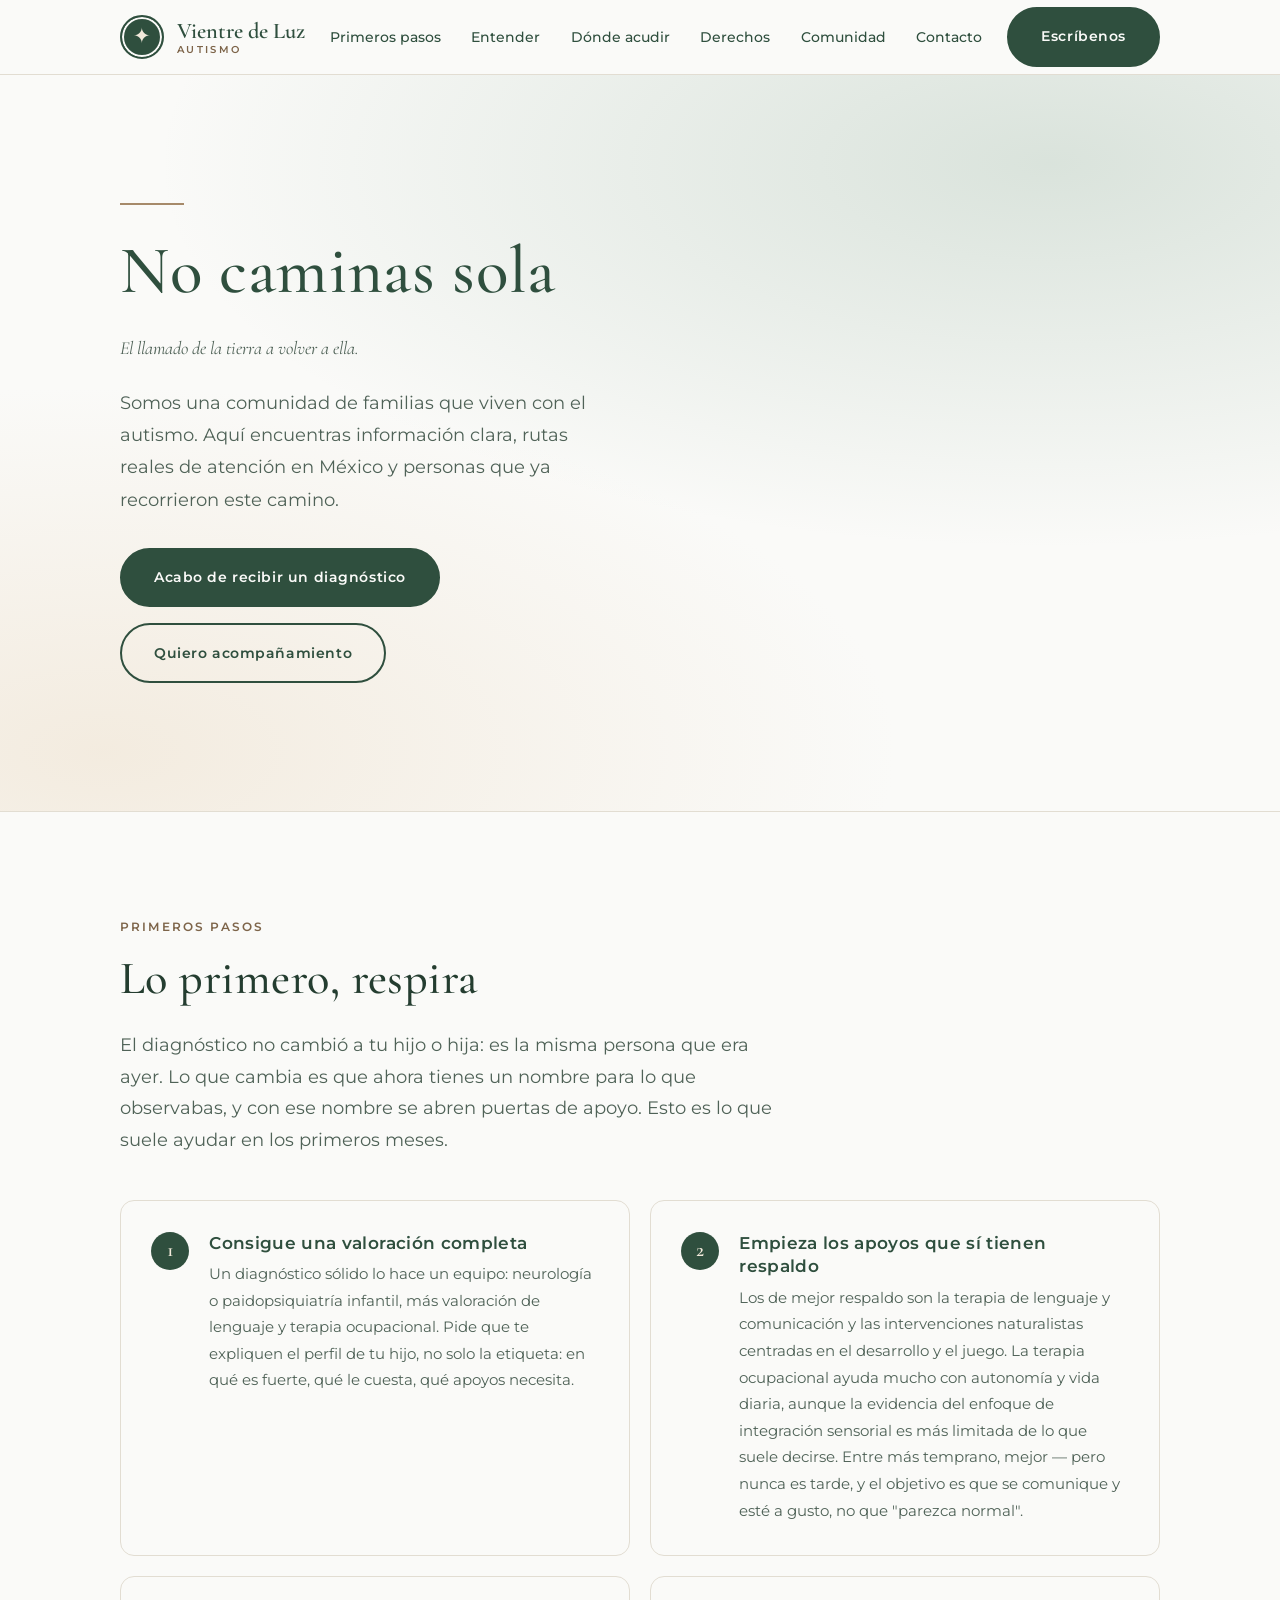
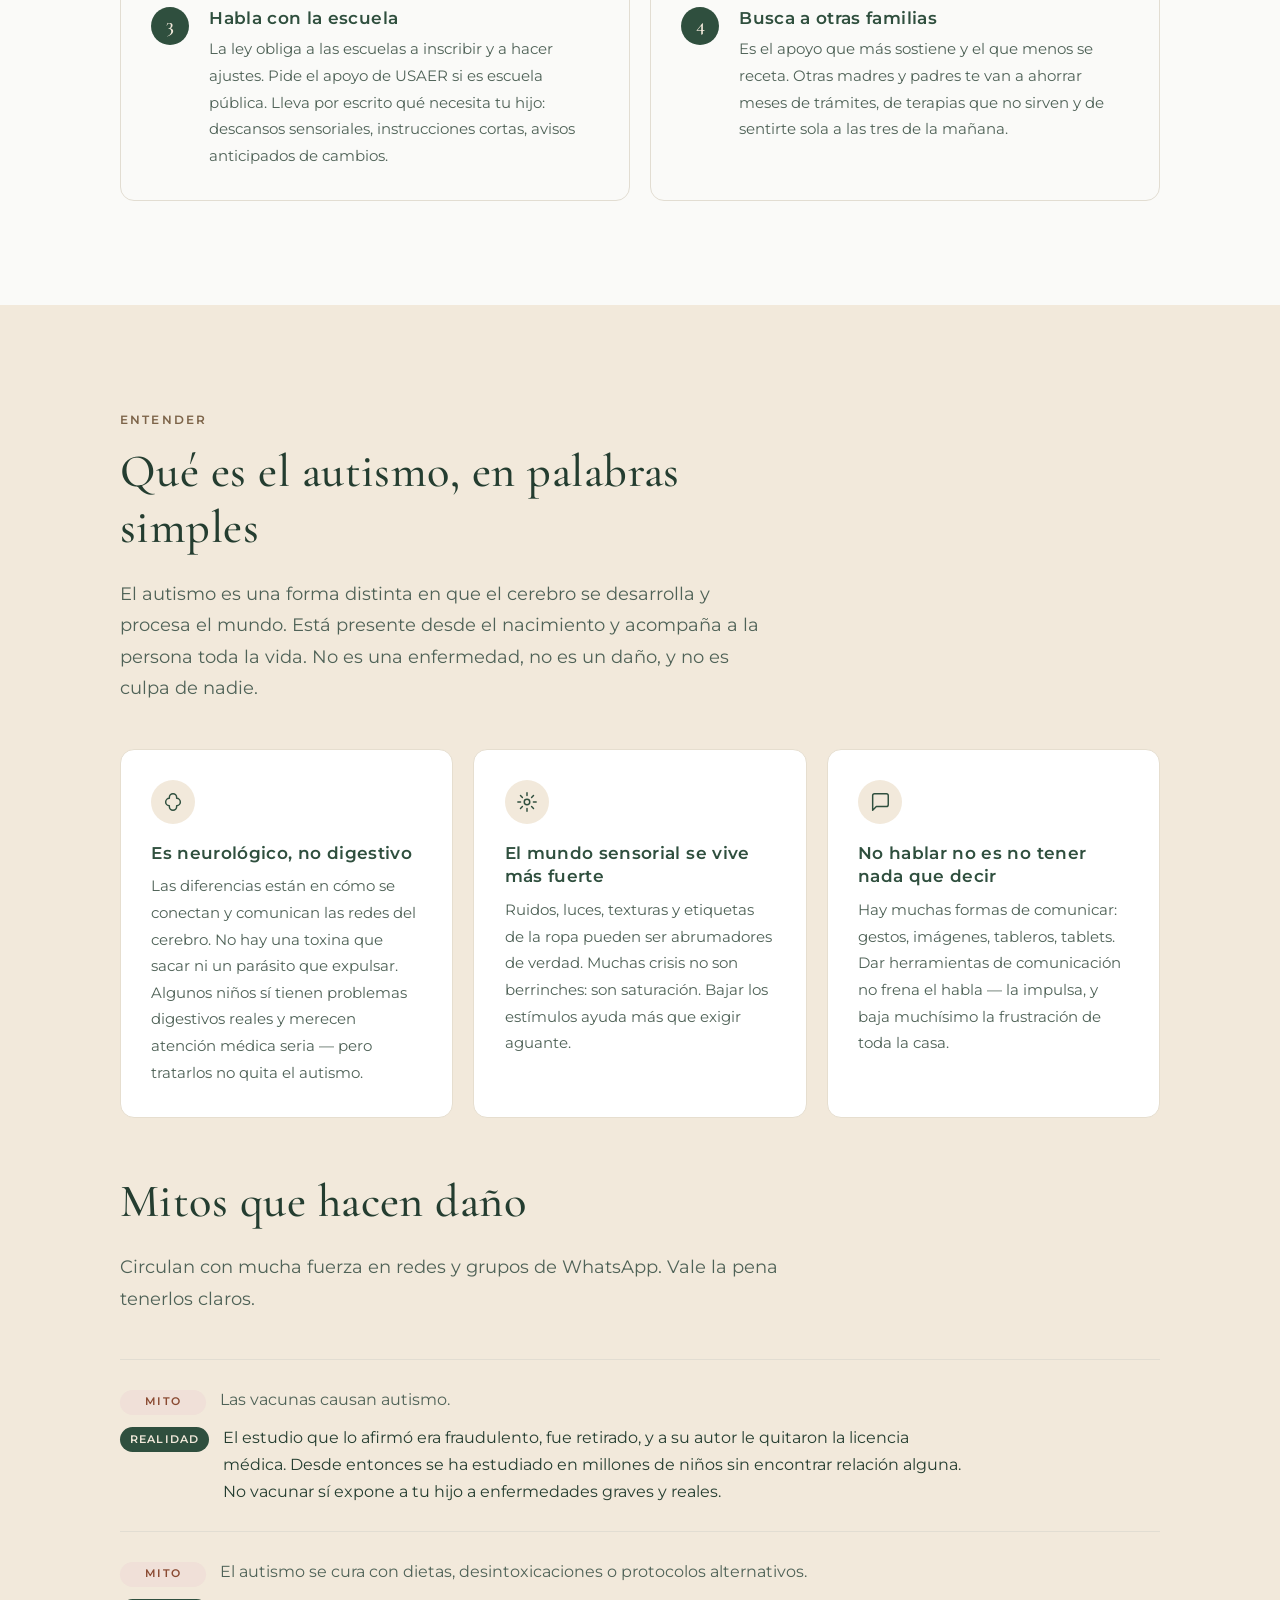
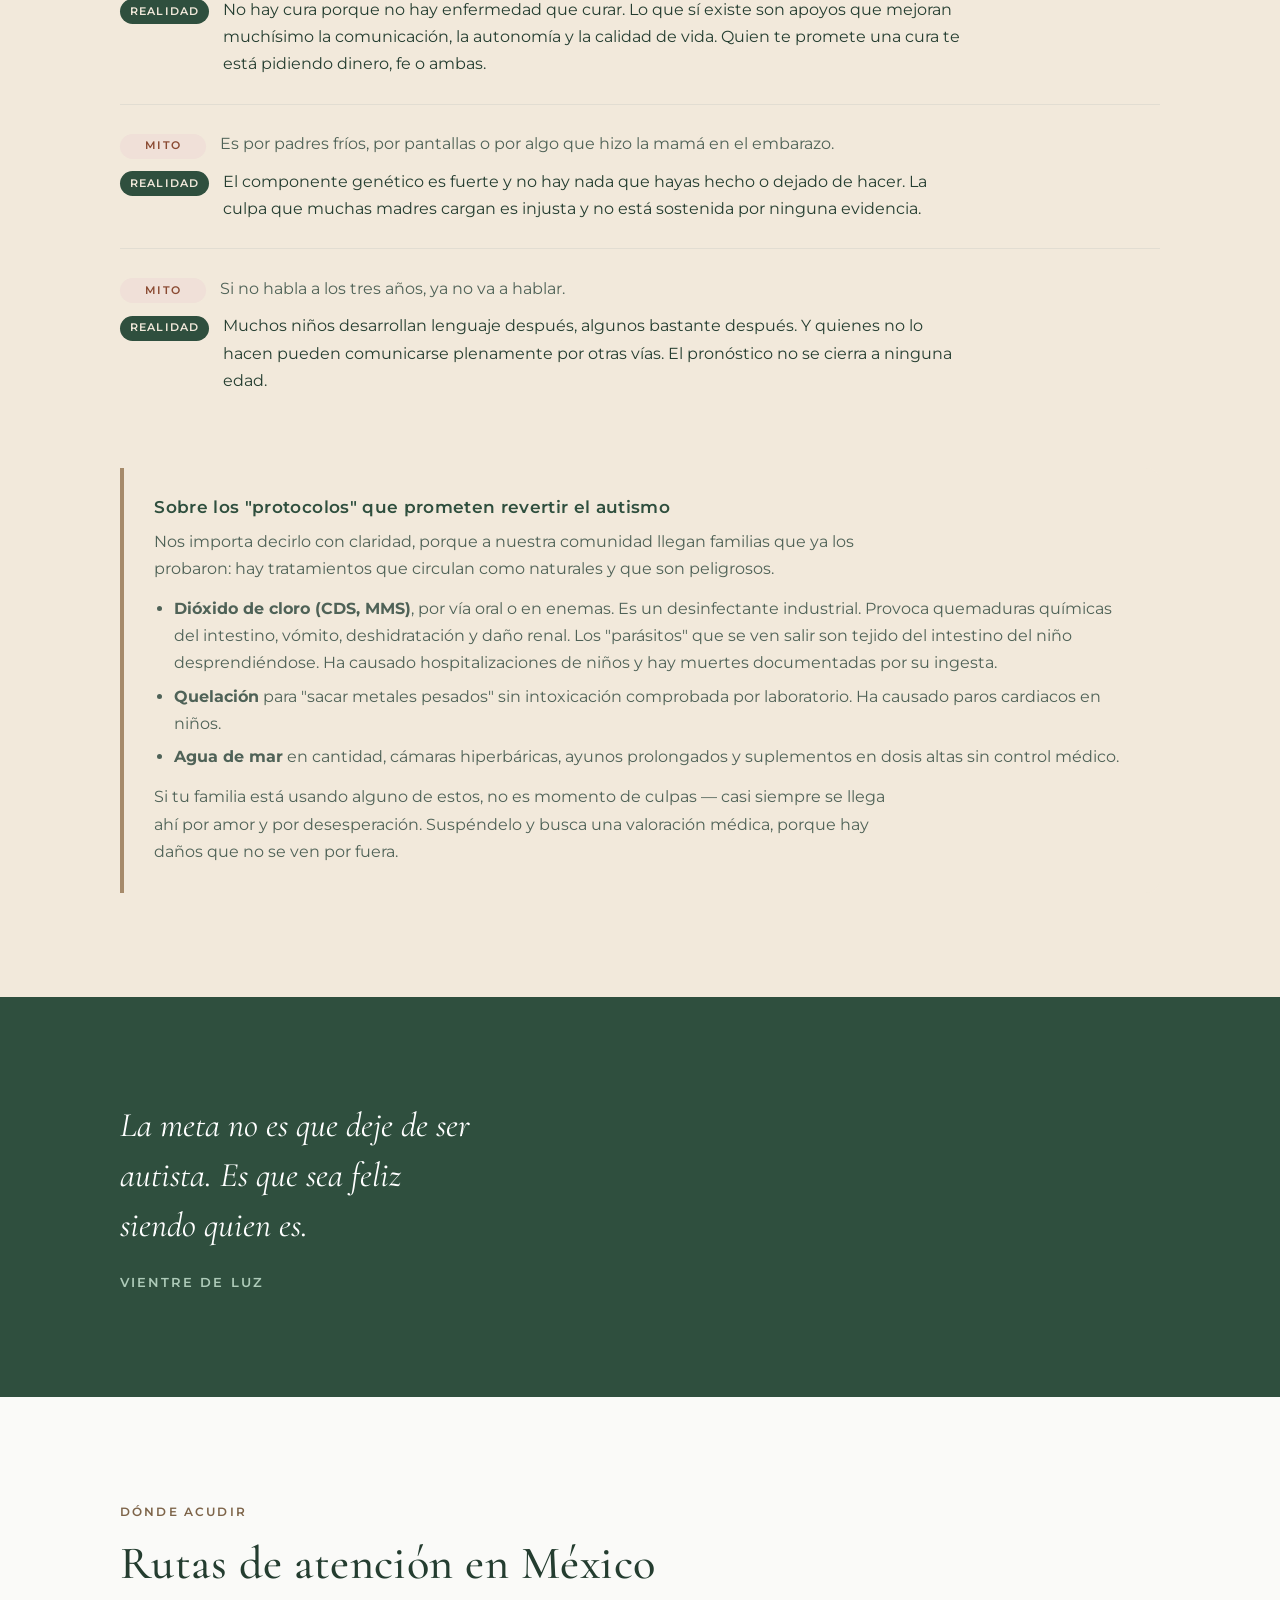
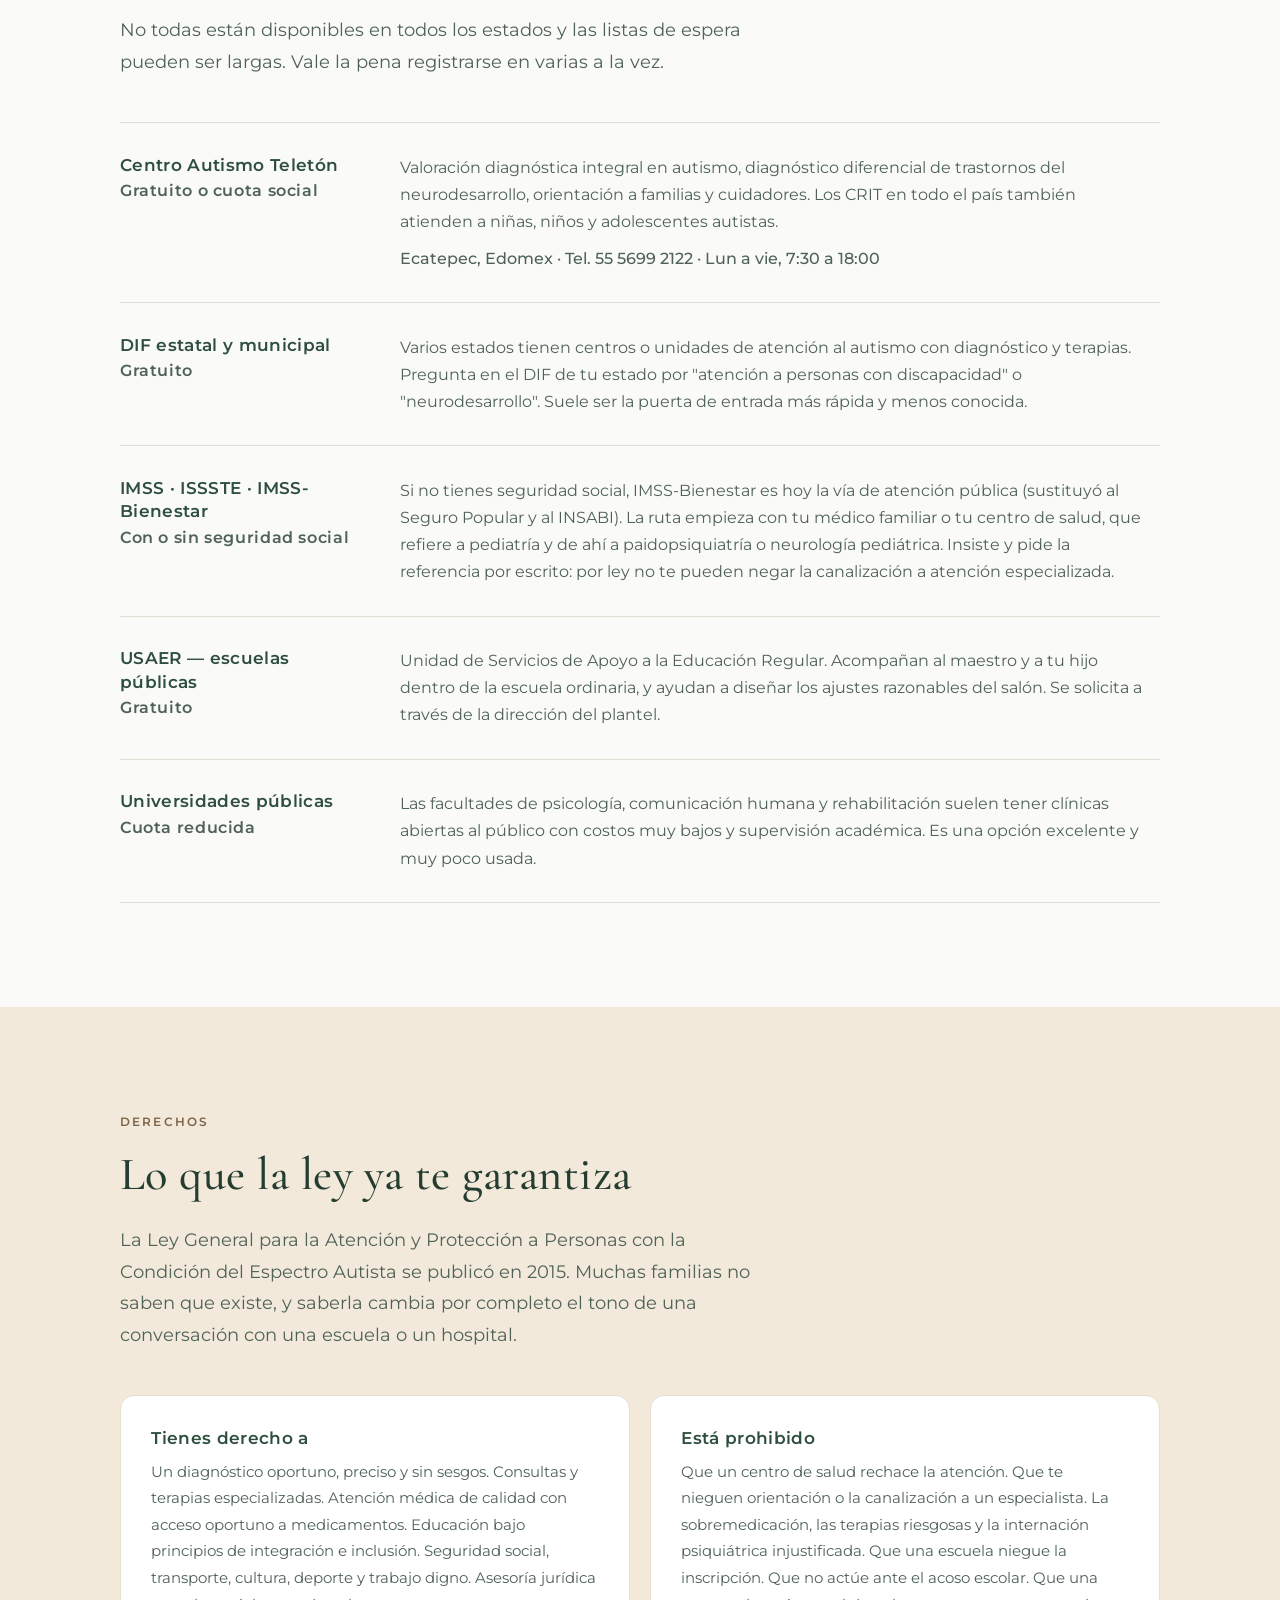
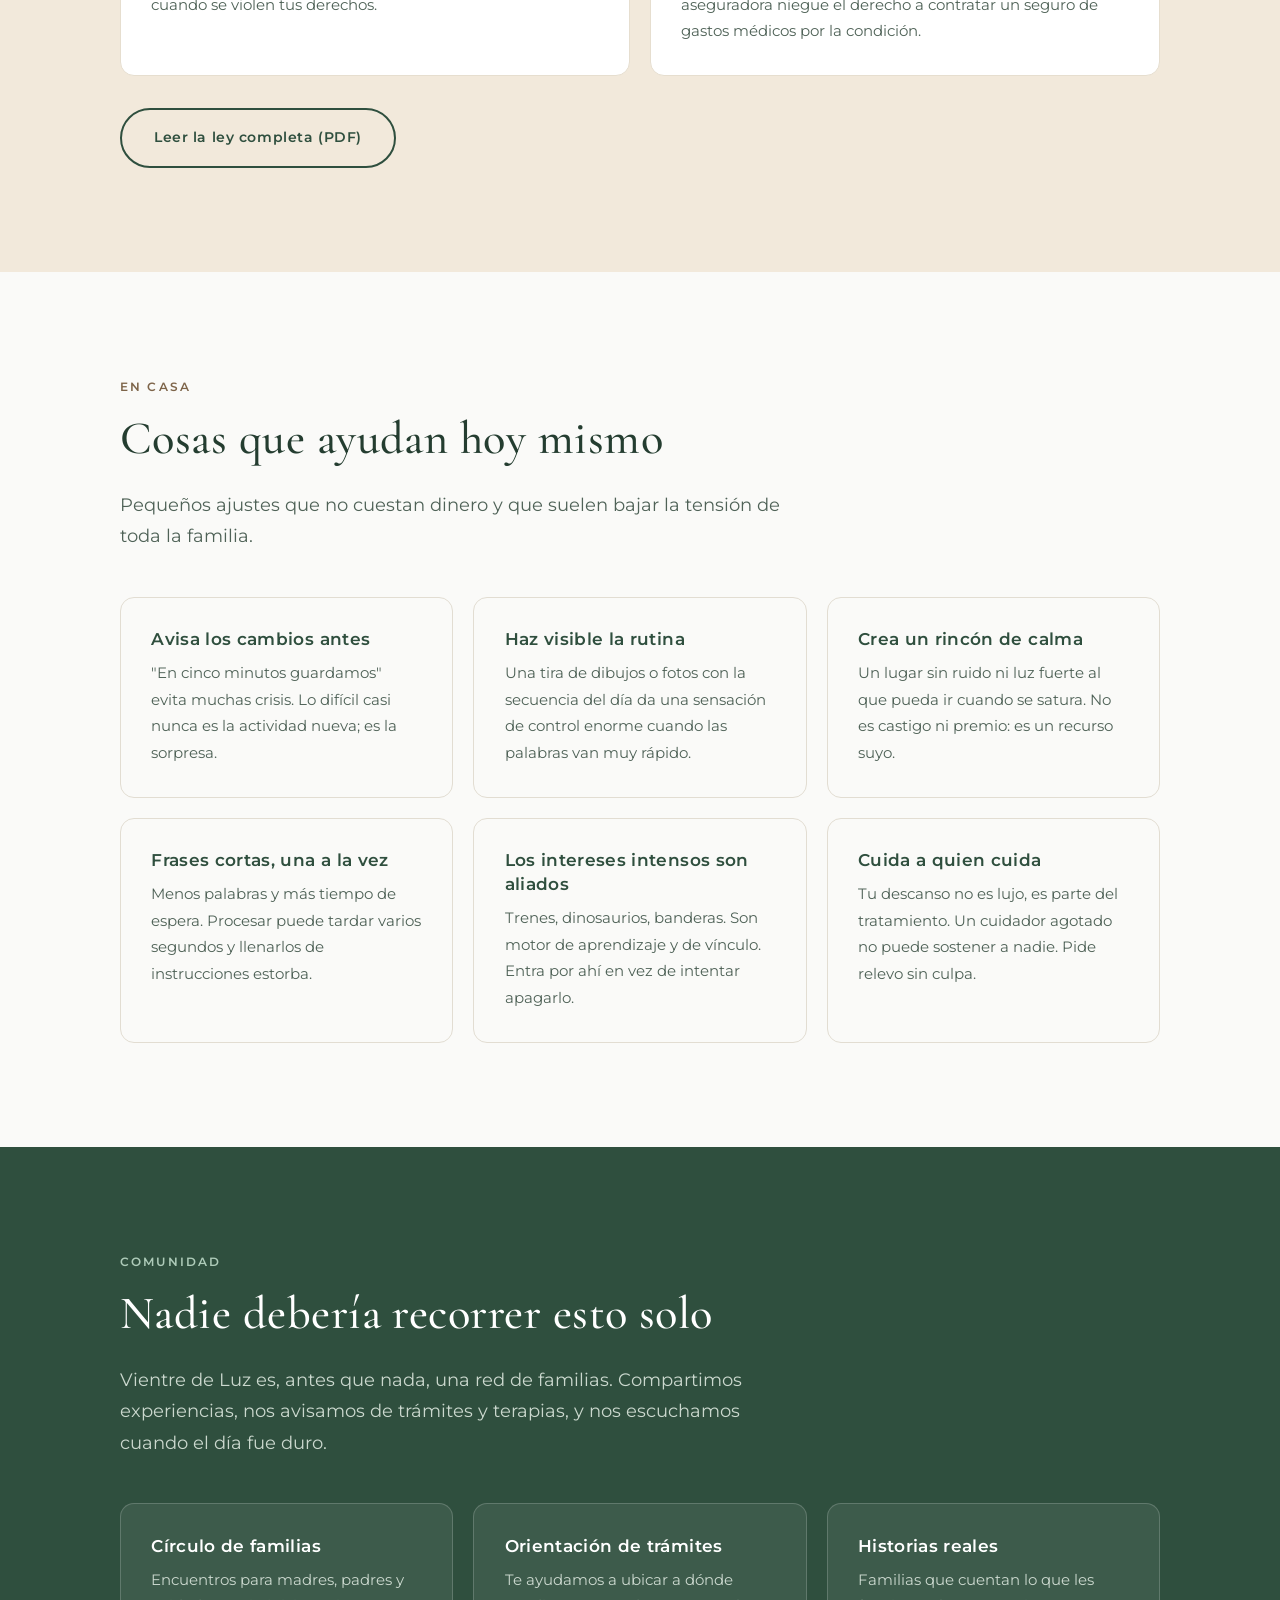
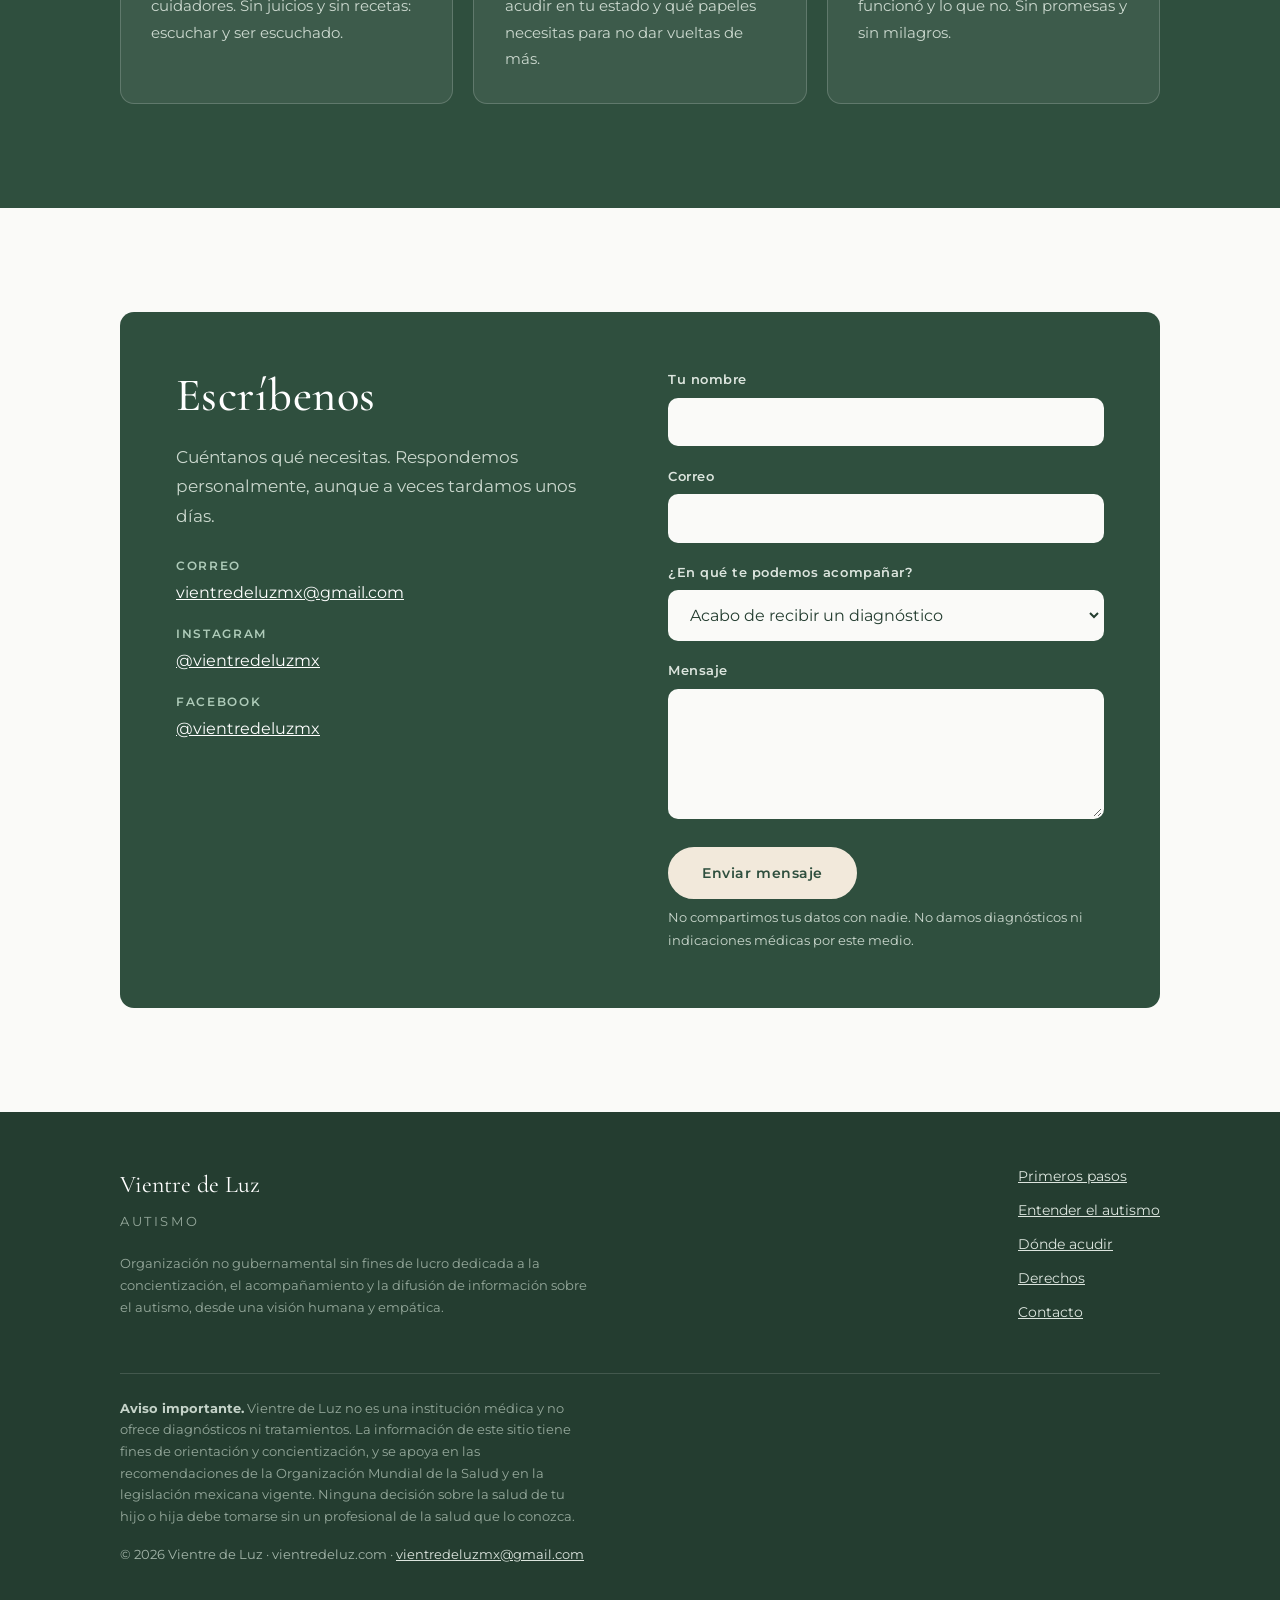
==== index.html @ 2a890e42 "Sitio de Vientre de Luz — versión inicial Sitio estático de una sola página para la ONG: acompañamie" ====
<!DOCTYPE html>
<html lang="es-MX">
<head>
<meta charset="UTF-8">
<meta name="viewport" content="width=device-width, initial-scale=1">
<title>Vientre de Luz — Acompañamiento para familias con autismo</title>
<meta name="description" content="Organización dedicada a la concientización y el acompañamiento de familias que viven con autismo en México. Información clara, rutas de atención y comunidad.">
<meta property="og:title" content="Vientre de Luz — Acompañamiento para familias con autismo">
<meta property="og:description" content="Información clara, rutas de atención y comunidad para familias que viven con autismo en México.">
<meta property="og:type" content="website">
<meta property="og:locale" content="es_MX">
<link rel="preconnect" href="https://fonts.googleapis.com">
<link rel="preconnect" href="https://fonts.gstatic.com" crossorigin>
<link href="https://fonts.googleapis.com/css2?family=Cormorant+Garamond:ital,wght@0,400;0,500;0,600;1,400&family=Montserrat:wght@400;500;600&display=swap" rel="stylesheet">
<style>
:root{
  --verde-bosque:#2F4F3E;
  --verde-profundo:#243D30;
  --verde-salvia:#8FAE9A;
  --salvia-clara:#AECBB9;
  --azul-tierra:#6C8FAA;
  --azul-oscuro:#4A6B85;
  --arena-clara:#F2E9DB;
  --tierra-suave:#A68A6A;
  --tierra-oscura:#7D6449;
  --blanco-natural:#FAFAF8;
  --texto:#243D30;
  --texto-suave:#4F6257;
  --borde:#E2DDD2;
  --display:'Cormorant Garamond',Georgia,serif;
  --texto-fuente:'Montserrat',system-ui,-apple-system,sans-serif;
  --radio:14px;
  --ancho:1120px;
}

*,*::before,*::after{box-sizing:border-box}
html{scroll-behavior:smooth;-webkit-text-size-adjust:100%}
@media (prefers-reduced-motion:reduce){
  html{scroll-behavior:auto}
  *,*::before,*::after{animation-duration:.001ms!important;transition-duration:.001ms!important}
}
body{
  margin:0;
  font-family:var(--texto-fuente);
  font-size:1.0625rem;
  line-height:1.75;
  color:var(--texto);
  background:var(--blanco-natural);
}
img{max-width:100%;height:auto;display:block}
a{color:var(--azul-oscuro)}
a:hover{color:var(--verde-bosque)}
:focus-visible{outline:3px solid var(--azul-tierra);outline-offset:3px;border-radius:4px}

h1,h2,h3,h4{font-family:var(--display);font-weight:600;line-height:1.2;letter-spacing:.01em;margin:0 0 .5em}
h1{font-size:clamp(2.6rem,6vw,4.2rem);font-weight:500}
h2{font-size:clamp(2rem,4vw,2.9rem);font-weight:500}
h3{font-family:var(--texto-fuente);font-size:1.0625rem;font-weight:600;letter-spacing:.02em;line-height:1.4}
p{margin:0 0 1.1em;max-width:68ch}

.contenedor{width:100%;max-width:var(--ancho);margin-inline:auto;padding-inline:clamp(1.25rem,5vw,2.5rem)}
.seccion{padding-block:clamp(3.5rem,9vw,6.5rem)}
.seccion--arena{background:var(--arena-clara)}
.seccion--bosque{background:var(--verde-bosque);color:#EFF3EF}
.seccion--bosque h2,.seccion--bosque h3{color:#fff}
.seccion--bosque p{color:#D8E2DA}

.etiqueta{
  font-size:.75rem;font-weight:600;letter-spacing:.18em;text-transform:uppercase;
  color:var(--tierra-oscura);margin:0 0 .9rem;display:block;
}
.seccion--bosque .etiqueta{color:var(--salvia-clara)}
.entrada{max-width:60ch;margin-bottom:2.75rem}
.entrada p{font-size:1.125rem;color:var(--texto-suave)}
.seccion--bosque .entrada p{color:#CBD8CE}

/* ---------- Saltar al contenido ---------- */
.saltar{
  position:absolute;left:-9999px;top:0;z-index:200;
  background:var(--verde-bosque);color:#fff;padding:.9rem 1.4rem;
  border-radius:0 0 var(--radio) 0;font-weight:600;text-decoration:none;
}
.saltar:focus{left:0}
.sr{position:absolute;width:1px;height:1px;overflow:hidden;clip:rect(0 0 0 0);white-space:nowrap}

/* ---------- Encabezado ---------- */
.sitio-header{
  position:sticky;top:0;z-index:100;
  background:rgba(250,250,248,.94);
  backdrop-filter:blur(10px);
  border-bottom:1px solid var(--borde);
}
.header-fila{position:relative;display:flex;align-items:center;justify-content:space-between;gap:1.5rem;min-height:74px}
.marca{display:flex;align-items:center;gap:.8rem;text-decoration:none;color:var(--verde-bosque)}
.marca__sello{
  width:44px;height:44px;border-radius:50%;flex-shrink:0;
  background:var(--verde-bosque);color:var(--arena-clara);
  display:grid;place-items:center;font-family:var(--display);font-size:1.3rem;
  border:2px solid var(--verde-bosque);box-shadow:inset 0 0 0 2px var(--blanco-natural);
}
.marca__texto{display:flex;flex-direction:column;line-height:1.1}
.marca__nombre{font-family:var(--display);font-size:1.4rem;font-weight:600}
.marca__sub{font-size:.62rem;letter-spacing:.24em;text-transform:uppercase;color:var(--tierra-oscura);font-weight:600}

.nav-principal ul{display:flex;gap:1.9rem;list-style:none;margin:0;padding:0}
.nav-principal a{
  text-decoration:none;color:var(--verde-bosque);font-size:.875rem;font-weight:500;
  padding:.4rem 0;border-bottom:2px solid transparent;transition:border-color .2s;
}
.nav-principal a:hover,.nav-principal a:focus-visible{border-bottom-color:var(--verde-salvia)}
.menu-btn{display:none;background:none;border:0;padding:.5rem;cursor:pointer;color:var(--verde-bosque)}
.menu-btn svg{width:26px;height:26px;stroke:currentColor;fill:none;stroke-width:2;stroke-linecap:round}
@media (max-width:900px){
  .menu-btn{display:block}
  .header-fila > .boton{display:none}
  .nav-principal{
    position:absolute;left:0;right:0;top:100%;
    background:var(--blanco-natural);border-bottom:1px solid var(--borde);
    padding:.5rem clamp(1.25rem,5vw,2.5rem) 1.5rem;
  }
  .nav-principal[hidden]{display:none}
  .nav-principal ul{flex-direction:column;gap:0}
  .nav-principal a{display:block;padding:.85rem 0;border-bottom:1px solid var(--borde);font-size:1rem}
  .nav-principal li:last-child a{border-bottom:0}
}

/* ---------- Botones ---------- */
.boton{
  display:inline-block;font-family:var(--texto-fuente);font-size:.9rem;font-weight:600;
  letter-spacing:.04em;text-decoration:none;padding:.95rem 2rem;border-radius:100px;
  border:2px solid transparent;cursor:pointer;transition:background-color .2s,color .2s,border-color .2s;
}
.boton--principal{background:var(--verde-bosque);color:var(--blanco-natural);border-color:var(--verde-bosque)}
.boton--principal:hover{background:var(--verde-profundo);color:#fff}
.boton--linea{background:transparent;color:var(--verde-bosque);border-color:var(--verde-bosque)}
.boton--linea:hover{background:var(--verde-bosque);color:var(--blanco-natural)}
.boton--claro{background:var(--arena-clara);color:var(--verde-bosque);border-color:var(--arena-clara)}
.boton--claro:hover{background:#fff;color:var(--verde-profundo)}
.botones{display:flex;flex-wrap:wrap;gap:1rem;margin-top:2rem}

/* ---------- Hero ---------- */
.hero{
  background:
    radial-gradient(120% 90% at 82% 12%, rgba(143,174,154,.30) 0%, rgba(143,174,154,0) 58%),
    radial-gradient(100% 80% at 8% 92%, rgba(242,233,219,.85) 0%, rgba(242,233,219,0) 62%),
    var(--blanco-natural);
  padding-block:clamp(4rem,11vw,8rem);
  border-bottom:1px solid var(--borde);
}
.hero__contenido{max-width:44ch}
.hero h1{color:var(--verde-bosque);margin-bottom:.35em}
.hero__lema{
  font-family:var(--display);font-style:italic;font-size:clamp(1.3rem,2.6vw,1.7rem);
  color:var(--tierra-oscura);margin-bottom:1.6rem;line-height:1.45;
}
.hero p{font-size:1.15rem;color:var(--texto-suave)}
.hero__regla{width:64px;height:2px;background:var(--tierra-suave);border:0;margin:0 0 1.6rem}

/* ---------- Primeros pasos ---------- */
.pasos{list-style:none;margin:0;padding:0;display:grid;gap:1.25rem}
@media (min-width:720px){.pasos{grid-template-columns:repeat(2,1fr)}}
.paso{
  background:var(--blanco-natural);border:1px solid var(--borde);border-radius:var(--radio);
  padding:1.9rem;display:flex;gap:1.25rem;align-items:flex-start;
}
.paso__num{
  flex-shrink:0;width:38px;height:38px;border-radius:50%;
  background:var(--verde-bosque);color:var(--arena-clara);
  display:grid;place-items:center;font-family:var(--display);font-size:1.25rem;font-weight:600;
}
.paso h3{margin-bottom:.35rem;color:var(--verde-bosque)}
.paso p{font-size:.95rem;color:var(--texto-suave);margin:0}

/* ---------- Tarjetas ---------- */
.rejilla{display:grid;gap:1.25rem}
@media (min-width:760px){.rejilla--3{grid-template-columns:repeat(3,1fr)}.rejilla--2{grid-template-columns:repeat(2,1fr)}}
.tarjeta{
  background:var(--blanco-natural);border:1px solid var(--borde);border-radius:var(--radio);
  padding:1.9rem;
}
.seccion--arena .tarjeta{background:#fff;border-color:#E6DECF}
.tarjeta h3{color:var(--verde-bosque);margin-bottom:.5rem}
.seccion--bosque .tarjeta{background:rgba(255,255,255,.07);border-color:rgba(255,255,255,.18)}
.seccion--bosque .tarjeta h3{color:#fff}
.seccion--bosque .tarjeta p{color:#CBD8CE}
.tarjeta p{font-size:.95rem;color:var(--texto-suave);margin-bottom:.7rem}
.tarjeta p:last-child{margin-bottom:0}
.tarjeta__icono{
  width:44px;height:44px;border-radius:50%;display:grid;place-items:center;
  margin-bottom:1.1rem;background:var(--arena-clara);
}
.seccion--arena .tarjeta__icono{background:var(--arena-clara)}
.tarjeta__icono svg{width:22px;height:22px;stroke:var(--verde-bosque);fill:none;stroke-width:1.6;stroke-linecap:round;stroke-linejoin:round}

/* ---------- Rutas de atención ---------- */
.ruta{
  border-top:1px solid var(--borde);padding-block:1.9rem;
  display:grid;gap:.5rem 2.5rem;
}
@media (min-width:820px){.ruta{grid-template-columns:15rem 1fr}}
.ruta:last-child{border-bottom:1px solid var(--borde)}
.ruta h3{color:var(--verde-bosque);font-size:1.05rem;margin:0}
.ruta__quien{font-size:.8rem;color:var(--tierra-oscura);font-weight:600;letter-spacing:.04em;margin-top:.25rem}
.ruta p{margin:0 0 .6rem;font-size:.97rem;color:var(--texto-suave)}
.ruta p:last-child{margin-bottom:0}
.ruta__dato{font-size:.88rem;color:var(--verde-bosque);font-weight:500}

/* ---------- Cita ---------- */
.cita{
  font-family:var(--display);font-size:clamp(1.5rem,3.4vw,2.15rem);font-style:italic;
  line-height:1.45;max-width:24ch;margin:0;color:#fff;
}
.cita__pie{
  font-family:var(--texto-fuente);font-style:normal;font-size:.8rem;font-weight:600;
  letter-spacing:.16em;text-transform:uppercase;color:var(--salvia-clara);
  display:block;margin-top:1.5rem;
}

/* ---------- Aviso / precaución ---------- */
.aviso{
  border-left:4px solid var(--tierra-suave);
  background:var(--arena-clara);
  border-radius:0 var(--radio) var(--radio) 0;
  padding:1.75rem 1.9rem;
}
.aviso h3{color:var(--verde-bosque);margin-bottom:.5rem}
.aviso p{font-size:.97rem;color:var(--texto-suave);margin-bottom:.8rem}
.aviso p:last-child{margin-bottom:0}
.aviso ul{margin:0 0 .8rem;padding-left:1.2rem;font-size:.97rem;color:var(--texto-suave)}
.aviso li{margin-bottom:.4rem}

/* ---------- Mitos ---------- */
.mito{border-top:1px solid var(--borde);padding-block:1.6rem}
.mito:last-of-type{border-bottom:1px solid var(--borde)}
.mito__falso,.mito__real{display:flex;gap:.85rem;align-items:baseline}
.mito__falso{margin-bottom:.55rem}
.mito__tag{
  flex-shrink:0;font-size:.66rem;font-weight:600;letter-spacing:.12em;text-transform:uppercase;
  padding:.2rem .6rem;border-radius:100px;min-width:5.4rem;text-align:center;
}
.mito__tag--f{background:#F0E0D8;color:#8A4A32}
.mito__tag--v{background:var(--verde-bosque);color:var(--arena-clara)}
.mito__falso p,.mito__real p{margin:0;font-size:.98rem}
.mito__falso p{color:var(--texto-suave)}
.mito__real p{color:var(--texto)}

/* ---------- Contacto ---------- */
.contacto-caja{
  background:var(--verde-bosque);color:#EFF3EF;border-radius:var(--radio);
  padding:clamp(2.25rem,5vw,3.5rem);
}
.contacto-caja h2{color:#fff;margin-bottom:.4em}
.contacto-caja p{color:#CBD8CE}
.campo{display:block;margin-bottom:1.15rem}
.campo span{display:block;font-size:.82rem;font-weight:600;letter-spacing:.04em;margin-bottom:.4rem;color:#DCE5DE}
.campo input,.campo textarea,.campo select{
  width:100%;font-family:inherit;font-size:1rem;color:var(--texto);
  padding:.8rem 1rem;border:2px solid transparent;border-radius:10px;background:var(--blanco-natural);
}
.campo textarea{min-height:130px;resize:vertical}
.campo input:focus,.campo textarea:focus,.campo select:focus{outline:none;border-color:var(--verde-salvia)}
.form-nota{font-size:.82rem;color:#B9C9BE;margin:.4rem 0 0}
.contacto-rejilla{display:grid;gap:2.5rem}
@media (min-width:860px){.contacto-rejilla{grid-template-columns:1fr 1fr;gap:3.5rem}}
.contacto-lista{list-style:none;margin:1.5rem 0 0;padding:0}
.contacto-lista li{margin-bottom:1.1rem;font-size:.97rem}
.contacto-lista strong{display:block;font-size:.74rem;letter-spacing:.14em;text-transform:uppercase;color:var(--salvia-clara);font-weight:600;margin-bottom:.15rem}
.contacto-lista a{color:#fff}

/* ---------- Pie ---------- */
.sitio-footer{background:var(--verde-profundo);color:#B9C9BE;padding-block:3.25rem;font-size:.9rem}
.footer-fila{display:flex;flex-wrap:wrap;gap:2rem;justify-content:space-between;align-items:flex-start}
.sitio-footer a{color:#DCE5DE}
.footer-legal{max-width:52ch;font-size:.82rem;line-height:1.65;color:#96A99C}
.footer-marca{font-family:var(--display);font-size:1.5rem;color:#fff;margin:0 0 .3rem}
.footer-nav{list-style:none;margin:0;padding:0;display:grid;gap:.55rem}
.footer-base{border-top:1px solid rgba(255,255,255,.14);margin-top:2.5rem;padding-top:1.5rem;font-size:.8rem;color:#A3B5A9}
</style>
</head>
<body>

<a class="saltar" href="#contenido">Saltar al contenido</a>

<header class="sitio-header">
  <div class="contenedor header-fila">
    <a class="marca" href="#inicio">
      <span class="marca__sello" aria-hidden="true">✦</span>
      <span class="marca__texto">
        <span class="marca__nombre">Vientre de Luz</span>
        <span class="marca__sub">Autismo</span>
      </span>
    </a>
    <nav class="nav-principal" id="nav-principal" aria-label="Navegación principal">
      <ul>
        <li><a href="#empezar">Primeros pasos</a></li>
        <li><a href="#entender">Entender</a></li>
        <li><a href="#rutas">Dónde acudir</a></li>
        <li><a href="#derechos">Derechos</a></li>
        <li><a href="#comunidad">Comunidad</a></li>
        <li><a href="#contacto">Contacto</a></li>
      </ul>
    </nav>
    <a class="boton boton--principal" href="#contacto">Escríbenos</a>
    <button class="menu-btn" type="button" id="menu-btn" aria-expanded="false" aria-controls="nav-principal">
      <span class="sr">Menú</span>
      <svg viewBox="0 0 24 24" aria-hidden="true"><path d="M4 7h16M4 12h16M4 17h16"/></svg>
    </button>
  </div>
</header>

<main id="contenido">

<!-- ================= HERO ================= -->
<section class="hero" id="inicio">
  <div class="contenedor">
    <div class="hero__contenido">
      <hr class="hero__regla">
      <h1>No caminas sola</h1>
      <p class="hero__lema">El llamado de la tierra a volver a ella.</p>
      <p>Somos una comunidad de familias que viven con el autismo. Aquí encuentras información clara, rutas reales de atención en México y personas que ya recorrieron este camino.</p>
      <div class="botones">
        <a class="boton boton--principal" href="#empezar">Acabo de recibir un diagnóstico</a>
        <a class="boton boton--linea" href="#comunidad">Quiero acompañamiento</a>
      </div>
    </div>
  </div>
</section>

<!-- ================= PRIMEROS PASOS ================= -->
<section class="seccion" id="empezar">
  <div class="contenedor">
    <div class="entrada">
      <span class="etiqueta">Primeros pasos</span>
      <h2>Lo primero, respira</h2>
      <p>El diagnóstico no cambió a tu hijo o hija: es la misma persona que era ayer. Lo que cambia es que ahora tienes un nombre para lo que observabas, y con ese nombre se abren puertas de apoyo. Esto es lo que suele ayudar en los primeros meses.</p>
    </div>

    <ol class="pasos">
      <li class="paso">
        <span class="paso__num" aria-hidden="true">1</span>
        <div>
          <h3>Consigue una valoración completa</h3>
          <p>Un diagnóstico sólido lo hace un equipo: neurología o paidopsiquiatría infantil, más valoración de lenguaje y terapia ocupacional. Pide que te expliquen el perfil de tu hijo, no solo la etiqueta: en qué es fuerte, qué le cuesta, qué apoyos necesita.</p>
        </div>
      </li>
      <li class="paso">
        <span class="paso__num" aria-hidden="true">2</span>
        <div>
          <h3>Empieza los apoyos que sí tienen respaldo</h3>
          <p>Los de mejor respaldo son la terapia de lenguaje y comunicación y las intervenciones naturalistas centradas en el desarrollo y el juego. La terapia ocupacional ayuda mucho con autonomía y vida diaria, aunque la evidencia del enfoque de integración sensorial es más limitada de lo que suele decirse. Entre más temprano, mejor — pero nunca es tarde, y el objetivo es que se comunique y esté a gusto, no que "parezca normal".</p>
        </div>
      </li>
      <li class="paso">
        <span class="paso__num" aria-hidden="true">3</span>
        <div>
          <h3>Habla con la escuela</h3>
          <p>La ley obliga a las escuelas a inscribir y a hacer ajustes. Pide el apoyo de USAER si es escuela pública. Lleva por escrito qué necesita tu hijo: descansos sensoriales, instrucciones cortas, avisos anticipados de cambios.</p>
        </div>
      </li>
      <li class="paso">
        <span class="paso__num" aria-hidden="true">4</span>
        <div>
          <h3>Busca a otras familias</h3>
          <p>Es el apoyo que más sostiene y el que menos se receta. Otras madres y padres te van a ahorrar meses de trámites, de terapias que no sirven y de sentirte sola a las tres de la mañana.</p>
        </div>
      </li>
    </ol>
  </div>
</section>

<!-- ================= ENTENDER ================= -->
<section class="seccion seccion--arena" id="entender">
  <div class="contenedor">
    <div class="entrada">
      <span class="etiqueta">Entender</span>
      <h2>Qué es el autismo, en palabras simples</h2>
      <p>El autismo es una forma distinta en que el cerebro se desarrolla y procesa el mundo. Está presente desde el nacimiento y acompaña a la persona toda la vida. No es una enfermedad, no es un daño, y no es culpa de nadie.</p>
    </div>

    <div class="rejilla rejilla--3">
      <article class="tarjeta">
        <div class="tarjeta__icono" aria-hidden="true">
          <svg viewBox="0 0 24 24"><path d="M12 3a4 4 0 0 0-4 4v1a4 4 0 0 0 0 8v1a4 4 0 0 0 8 0v-1a4 4 0 0 0 0-8V7a4 4 0 0 0-4-4Z"/></svg>
        </div>
        <h3>Es neurológico, no digestivo</h3>
        <p>Las diferencias están en cómo se conectan y comunican las redes del cerebro. No hay una toxina que sacar ni un parásito que expulsar. Algunos niños sí tienen problemas digestivos reales y merecen atención médica seria — pero tratarlos no quita el autismo.</p>
      </article>
      <article class="tarjeta">
        <div class="tarjeta__icono" aria-hidden="true">
          <svg viewBox="0 0 24 24"><circle cx="12" cy="12" r="3"/><path d="M12 2v3M12 19v3M2 12h3M19 12h3M4.9 4.9l2.1 2.1M17 17l2.1 2.1M19.1 4.9 17 7M7 17l-2.1 2.1"/></svg>
        </div>
        <h3>El mundo sensorial se vive más fuerte</h3>
        <p>Ruidos, luces, texturas y etiquetas de la ropa pueden ser abrumadores de verdad. Muchas crisis no son berrinches: son saturación. Bajar los estímulos ayuda más que exigir aguante.</p>
      </article>
      <article class="tarjeta">
        <div class="tarjeta__icono" aria-hidden="true">
          <svg viewBox="0 0 24 24"><path d="M21 15a2 2 0 0 1-2 2H8l-4 4V5a2 2 0 0 1 2-2h13a2 2 0 0 1 2 2Z"/></svg>
        </div>
        <h3>No hablar no es no tener nada que decir</h3>
        <p>Hay muchas formas de comunicar: gestos, imágenes, tableros, tablets. Dar herramientas de comunicación no frena el habla — la impulsa, y baja muchísimo la frustración de toda la casa.</p>
      </article>
    </div>

    <div class="entrada" style="margin-top:3.5rem">
      <h2>Mitos que hacen daño</h2>
      <p>Circulan con mucha fuerza en redes y grupos de WhatsApp. Vale la pena tenerlos claros.</p>
    </div>

    <div class="mito">
      <div class="mito__falso"><span class="mito__tag mito__tag--f">Mito</span><p>Las vacunas causan autismo.</p></div>
      <div class="mito__real"><span class="mito__tag mito__tag--v">Realidad</span><p>El estudio que lo afirmó era fraudulento, fue retirado, y a su autor le quitaron la licencia médica. Desde entonces se ha estudiado en millones de niños sin encontrar relación alguna. No vacunar sí expone a tu hijo a enfermedades graves y reales.</p></div>
    </div>
    <div class="mito">
      <div class="mito__falso"><span class="mito__tag mito__tag--f">Mito</span><p>El autismo se cura con dietas, desintoxicaciones o protocolos alternativos.</p></div>
      <div class="mito__real"><span class="mito__tag mito__tag--v">Realidad</span><p>No hay cura porque no hay enfermedad que curar. Lo que sí existe son apoyos que mejoran muchísimo la comunicación, la autonomía y la calidad de vida. Quien te promete una cura te está pidiendo dinero, fe o ambas.</p></div>
    </div>
    <div class="mito">
      <div class="mito__falso"><span class="mito__tag mito__tag--f">Mito</span><p>Es por padres fríos, por pantallas o por algo que hizo la mamá en el embarazo.</p></div>
      <div class="mito__real"><span class="mito__tag mito__tag--v">Realidad</span><p>El componente genético es fuerte y no hay nada que hayas hecho o dejado de hacer. La culpa que muchas madres cargan es injusta y no está sostenida por ninguna evidencia.</p></div>
    </div>
    <div class="mito">
      <div class="mito__falso"><span class="mito__tag mito__tag--f">Mito</span><p>Si no habla a los tres años, ya no va a hablar.</p></div>
      <div class="mito__real"><span class="mito__tag mito__tag--v">Realidad</span><p>Muchos niños desarrollan lenguaje después, algunos bastante después. Y quienes no lo hacen pueden comunicarse plenamente por otras vías. El pronóstico no se cierra a ninguna edad.</p></div>
    </div>

    <div class="aviso" style="margin-top:3rem">
      <h3>Sobre los "protocolos" que prometen revertir el autismo</h3>
      <p>Nos importa decirlo con claridad, porque a nuestra comunidad llegan familias que ya los probaron: hay tratamientos que circulan como naturales y que son peligrosos.</p>
      <ul>
        <li><strong>Dióxido de cloro (CDS, MMS)</strong>, por vía oral o en enemas. Es un desinfectante industrial. Provoca quemaduras químicas del intestino, vómito, deshidratación y daño renal. Los "parásitos" que se ven salir son tejido del intestino del niño desprendiéndose. Ha causado hospitalizaciones de niños y hay muertes documentadas por su ingesta.</li>
        <li><strong>Quelación</strong> para "sacar metales pesados" sin intoxicación comprobada por laboratorio. Ha causado paros cardiacos en niños.</li>
        <li><strong>Agua de mar</strong> en cantidad, cámaras hiperbáricas, ayunos prolongados y suplementos en dosis altas sin control médico.</li>
      </ul>
      <p>Si tu familia está usando alguno de estos, no es momento de culpas — casi siempre se llega ahí por amor y por desesperación. Suspéndelo y busca una valoración médica, porque hay daños que no se ven por fuera.</p>
    </div>
  </div>
</section>

<!-- ================= CITA ================= -->
<section class="seccion seccion--bosque">
  <div class="contenedor">
    <blockquote class="cita">
      La meta no es que deje de ser autista. Es que sea feliz siendo quien es.
      <span class="cita__pie">Vientre de Luz</span>
    </blockquote>
  </div>
</section>

<!-- ================= RUTAS ================= -->
<section class="seccion" id="rutas">
  <div class="contenedor">
    <div class="entrada">
      <span class="etiqueta">Dónde acudir</span>
      <h2>Rutas de atención en México</h2>
      <p>No todas están disponibles en todos los estados y las listas de espera pueden ser largas. Vale la pena registrarse en varias a la vez.</p>
    </div>

    <div class="ruta">
      <div>
        <h3>Centro Autismo Teletón</h3>
        <p class="ruta__quien">Gratuito o cuota social</p>
      </div>
      <div>
        <p>Valoración diagnóstica integral en autismo, diagnóstico diferencial de trastornos del neurodesarrollo, orientación a familias y cuidadores. Los CRIT en todo el país también atienden a niñas, niños y adolescentes autistas.</p>
        <p class="ruta__dato">Ecatepec, Edomex · Tel. 55 5699 2122 · Lun a vie, 7:30 a 18:00</p>
      </div>
    </div>

    <div class="ruta">
      <div>
        <h3>DIF estatal y municipal</h3>
        <p class="ruta__quien">Gratuito</p>
      </div>
      <div>
        <p>Varios estados tienen centros o unidades de atención al autismo con diagnóstico y terapias. Pregunta en el DIF de tu estado por "atención a personas con discapacidad" o "neurodesarrollo". Suele ser la puerta de entrada más rápida y menos conocida.</p>
      </div>
    </div>

    <div class="ruta">
      <div>
        <h3>IMSS · ISSSTE · IMSS-Bienestar</h3>
        <p class="ruta__quien">Con o sin seguridad social</p>
      </div>
      <div>
        <p>Si no tienes seguridad social, IMSS-Bienestar es hoy la vía de atención pública (sustituyó al Seguro Popular y al INSABI). La ruta empieza con tu médico familiar o tu centro de salud, que refiere a pediatría y de ahí a paidopsiquiatría o neurología pediátrica. Insiste y pide la referencia por escrito: por ley no te pueden negar la canalización a atención especializada.</p>
      </div>
    </div>

    <div class="ruta">
      <div>
        <h3>USAER — escuelas públicas</h3>
        <p class="ruta__quien">Gratuito</p>
      </div>
      <div>
        <p>Unidad de Servicios de Apoyo a la Educación Regular. Acompañan al maestro y a tu hijo dentro de la escuela ordinaria, y ayudan a diseñar los ajustes razonables del salón. Se solicita a través de la dirección del plantel.</p>
      </div>
    </div>

    <div class="ruta">
      <div>
        <h3>Universidades públicas</h3>
        <p class="ruta__quien">Cuota reducida</p>
      </div>
      <div>
        <p>Las facultades de psicología, comunicación humana y rehabilitación suelen tener clínicas abiertas al público con costos muy bajos y supervisión académica. Es una opción excelente y muy poco usada.</p>
      </div>
    </div>
  </div>
</section>

<!-- ================= DERECHOS ================= -->
<section class="seccion seccion--arena" id="derechos">
  <div class="contenedor">
    <div class="entrada">
      <span class="etiqueta">Derechos</span>
      <h2>Lo que la ley ya te garantiza</h2>
      <p>La Ley General para la Atención y Protección a Personas con la Condición del Espectro Autista se publicó en 2015. Muchas familias no saben que existe, y saberla cambia por completo el tono de una conversación con una escuela o un hospital.</p>
    </div>

    <div class="rejilla rejilla--2">
      <article class="tarjeta">
        <h3>Tienes derecho a</h3>
        <p>Un diagnóstico oportuno, preciso y sin sesgos. Consultas y terapias especializadas. Atención médica de calidad con acceso oportuno a medicamentos. Educación bajo principios de integración e inclusión. Seguridad social, transporte, cultura, deporte y trabajo digno. Asesoría jurídica cuando se violen tus derechos.</p>
      </article>
      <article class="tarjeta">
        <h3>Está prohibido</h3>
        <p>Que un centro de salud rechace la atención. Que te nieguen orientación o la canalización a un especialista. La sobremedicación, las terapias riesgosas y la internación psiquiátrica injustificada. Que una escuela niegue la inscripción. Que no actúe ante el acoso escolar. Que una aseguradora niegue el derecho a contratar un seguro de gastos médicos por la condición.</p>
      </article>
    </div>

    <div class="botones">
      <a class="boton boton--linea" href="https://www.diputados.gob.mx/LeyesBiblio/pdf/LGAPPCEA_270516.pdf" target="_blank" rel="noopener">Leer la ley completa (PDF)</a>
    </div>
  </div>
</section>

<!-- ================= EN CASA ================= -->
<section class="seccion" id="casa">
  <div class="contenedor">
    <div class="entrada">
      <span class="etiqueta">En casa</span>
      <h2>Cosas que ayudan hoy mismo</h2>
      <p>Pequeños ajustes que no cuestan dinero y que suelen bajar la tensión de toda la familia.</p>
    </div>

    <div class="rejilla rejilla--3">
      <article class="tarjeta">
        <h3>Avisa los cambios antes</h3>
        <p>"En cinco minutos guardamos" evita muchas crisis. Lo difícil casi nunca es la actividad nueva; es la sorpresa.</p>
      </article>
      <article class="tarjeta">
        <h3>Haz visible la rutina</h3>
        <p>Una tira de dibujos o fotos con la secuencia del día da una sensación de control enorme cuando las palabras van muy rápido.</p>
      </article>
      <article class="tarjeta">
        <h3>Crea un rincón de calma</h3>
        <p>Un lugar sin ruido ni luz fuerte al que pueda ir cuando se satura. No es castigo ni premio: es un recurso suyo.</p>
      </article>
      <article class="tarjeta">
        <h3>Frases cortas, una a la vez</h3>
        <p>Menos palabras y más tiempo de espera. Procesar puede tardar varios segundos y llenarlos de instrucciones estorba.</p>
      </article>
      <article class="tarjeta">
        <h3>Los intereses intensos son aliados</h3>
        <p>Trenes, dinosaurios, banderas. Son motor de aprendizaje y de vínculo. Entra por ahí en vez de intentar apagarlo.</p>
      </article>
      <article class="tarjeta">
        <h3>Cuida a quien cuida</h3>
        <p>Tu descanso no es lujo, es parte del tratamiento. Un cuidador agotado no puede sostener a nadie. Pide relevo sin culpa.</p>
      </article>
    </div>
  </div>
</section>

<!-- ================= COMUNIDAD ================= -->
<section class="seccion seccion--bosque" id="comunidad">
  <div class="contenedor">
    <div class="entrada">
      <span class="etiqueta">Comunidad</span>
      <h2>Nadie debería recorrer esto solo</h2>
      <p>Vientre de Luz es, antes que nada, una red de familias. Compartimos experiencias, nos avisamos de trámites y terapias, y nos escuchamos cuando el día fue duro.</p>
    </div>

    <div class="rejilla rejilla--3">
      <article class="tarjeta">
        <h3>Círculo de familias</h3>
        <p>Encuentros para madres, padres y cuidadores. Sin juicios y sin recetas: escuchar y ser escuchado.</p>
      </article>
      <article class="tarjeta">
        <h3>Orientación de trámites</h3>
        <p>Te ayudamos a ubicar a dónde acudir en tu estado y qué papeles necesitas para no dar vueltas de más.</p>
      </article>
      <article class="tarjeta">
        <h3>Historias reales</h3>
        <p>Familias que cuentan lo que les funcionó y lo que no. Sin promesas y sin milagros.</p>
      </article>
    </div>
  </div>
</section>

<!-- ================= CONTACTO ================= -->
<section class="seccion" id="contacto">
  <div class="contenedor">
    <div class="contacto-caja">
      <div class="contacto-rejilla">
        <div>
          <h2>Escríbenos</h2>
          <p>Cuéntanos qué necesitas. Respondemos personalmente, aunque a veces tardamos unos días.</p>
          <ul class="contacto-lista">
            <li><strong>Correo</strong><a href="mailto:vientredeluzmx@gmail.com">vientredeluzmx@gmail.com</a></li>
            <li><strong>Instagram</strong><a href="https://instagram.com/vientredeluzmx" target="_blank" rel="noopener">@vientredeluzmx</a></li>
            <li><strong>Facebook</strong><a href="https://facebook.com/vientredeluzmx" target="_blank" rel="noopener">@vientredeluzmx</a></li>
          </ul>
        </div>

        <form action="https://formspree.io/f/TU-ID-AQUI" method="POST">
          <label class="campo">
            <span>Tu nombre</span>
            <input type="text" name="nombre" autocomplete="name" required>
          </label>
          <label class="campo">
            <span>Correo</span>
            <input type="email" name="email" autocomplete="email" required>
          </label>
          <label class="campo">
            <span>¿En qué te podemos acompañar?</span>
            <select name="tema">
              <option>Acabo de recibir un diagnóstico</option>
              <option>Busco dónde atenderme en mi estado</option>
              <option>Tengo un problema en la escuela</option>
              <option>Quiero unirme a la comunidad</option>
              <option>Quiero apoyar como voluntario</option>
              <option>Otro</option>
            </select>
          </label>
          <label class="campo">
            <span>Mensaje</span>
            <textarea name="mensaje" required></textarea>
          </label>
          <button class="boton boton--claro" type="submit">Enviar mensaje</button>
          <p class="form-nota">No compartimos tus datos con nadie. No damos diagnósticos ni indicaciones médicas por este medio.</p>
        </form>
      </div>
    </div>
  </div>
</section>

</main>

<!-- ================= PIE ================= -->
<footer class="sitio-footer" id="acerca">
  <div class="contenedor">
    <div class="footer-fila">
      <div>
        <p class="footer-marca">Vientre de Luz</p>
        <p style="margin-bottom:1.25rem;color:#96A99C;font-size:.82rem;letter-spacing:.2em;text-transform:uppercase">Autismo</p>
        <p class="footer-legal">Organización no gubernamental sin fines de lucro dedicada a la concientización, el acompañamiento y la difusión de información sobre el autismo, desde una visión humana y empática.</p>
      </div>

      <ul class="footer-nav">
        <li><a href="#empezar">Primeros pasos</a></li>
        <li><a href="#entender">Entender el autismo</a></li>
        <li><a href="#rutas">Dónde acudir</a></li>
        <li><a href="#derechos">Derechos</a></li>
        <li><a href="#contacto">Contacto</a></li>
      </ul>
    </div>

    <div class="footer-base">
      <p class="footer-legal" style="margin-bottom:1rem"><strong style="color:#C5D3C9">Aviso importante.</strong> Vientre de Luz no es una institución médica y no ofrece diagnósticos ni tratamientos. La información de este sitio tiene fines de orientación y concientización, y se apoya en las recomendaciones de la Organización Mundial de la Salud y en la legislación mexicana vigente. Ninguna decisión sobre la salud de tu hijo o hija debe tomarse sin un profesional de la salud que lo conozca.</p>
      <p style="margin:0">© <span id="anio">2026</span> Vientre de Luz · vientredeluz.com · <a href="mailto:vientredeluzmx@gmail.com">vientredeluzmx@gmail.com</a></p>
    </div>
  </div>
</footer>

<script>
  document.getElementById('anio').textContent = new Date().getFullYear();

  // Menú móvil
  var btn = document.getElementById('menu-btn');
  var nav = document.getElementById('nav-principal');
  function cerrar(){ nav.hidden = true; btn.setAttribute('aria-expanded','false'); }
  function sincronizar(){
    if (window.matchMedia('(max-width:900px)').matches) { cerrar(); }
    else { nav.hidden = false; btn.setAttribute('aria-expanded','false'); }
  }
  btn.addEventListener('click', function(){
    var abierto = nav.hidden === false;
    nav.hidden = abierto;
    btn.setAttribute('aria-expanded', String(!abierto));
  });
  nav.addEventListener('click', function(e){
    if (e.target.tagName === 'A' && window.matchMedia('(max-width:900px)').matches) cerrar();
  });
  document.addEventListener('keydown', function(e){
    if (e.key === 'Escape' && nav.hidden === false && window.matchMedia('(max-width:900px)').matches) {
      cerrar(); btn.focus();
    }
  });
  window.addEventListener('resize', sincronizar);
  sincronizar();
</script>

</body>
</html>
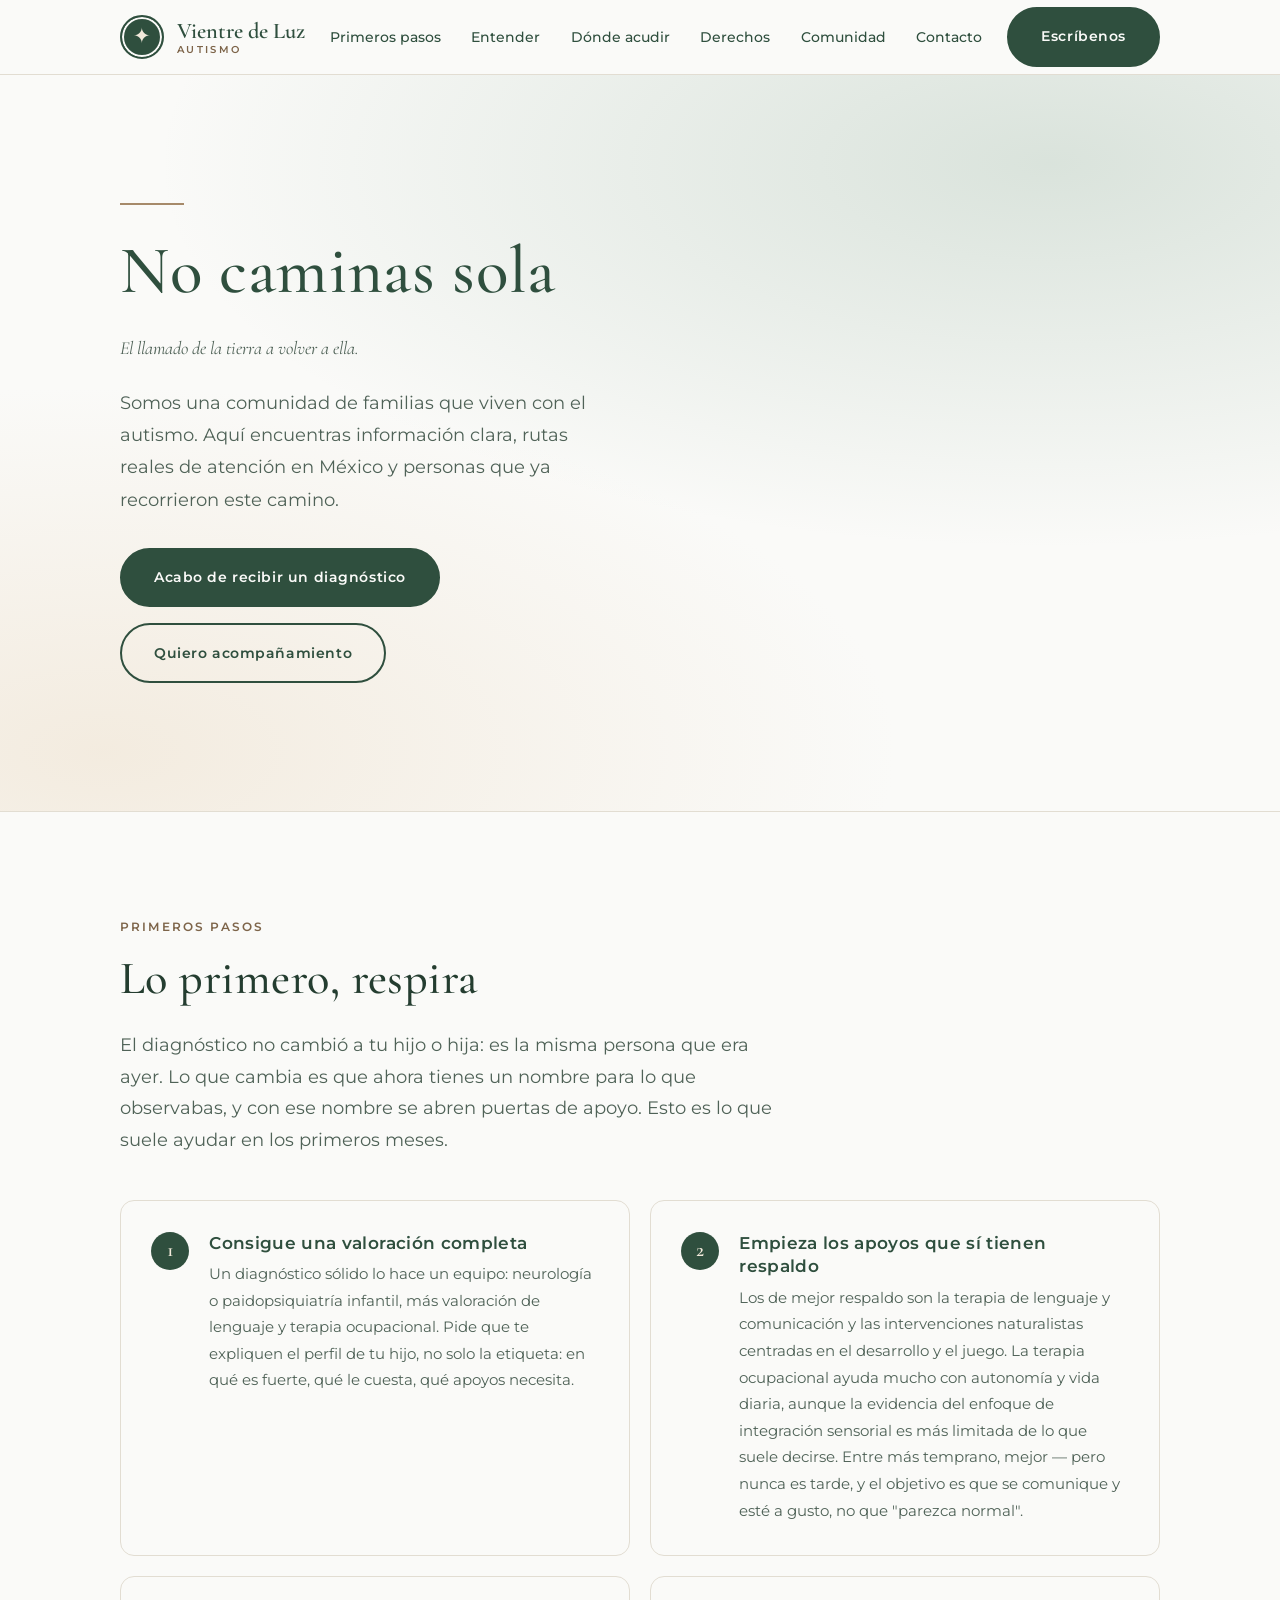
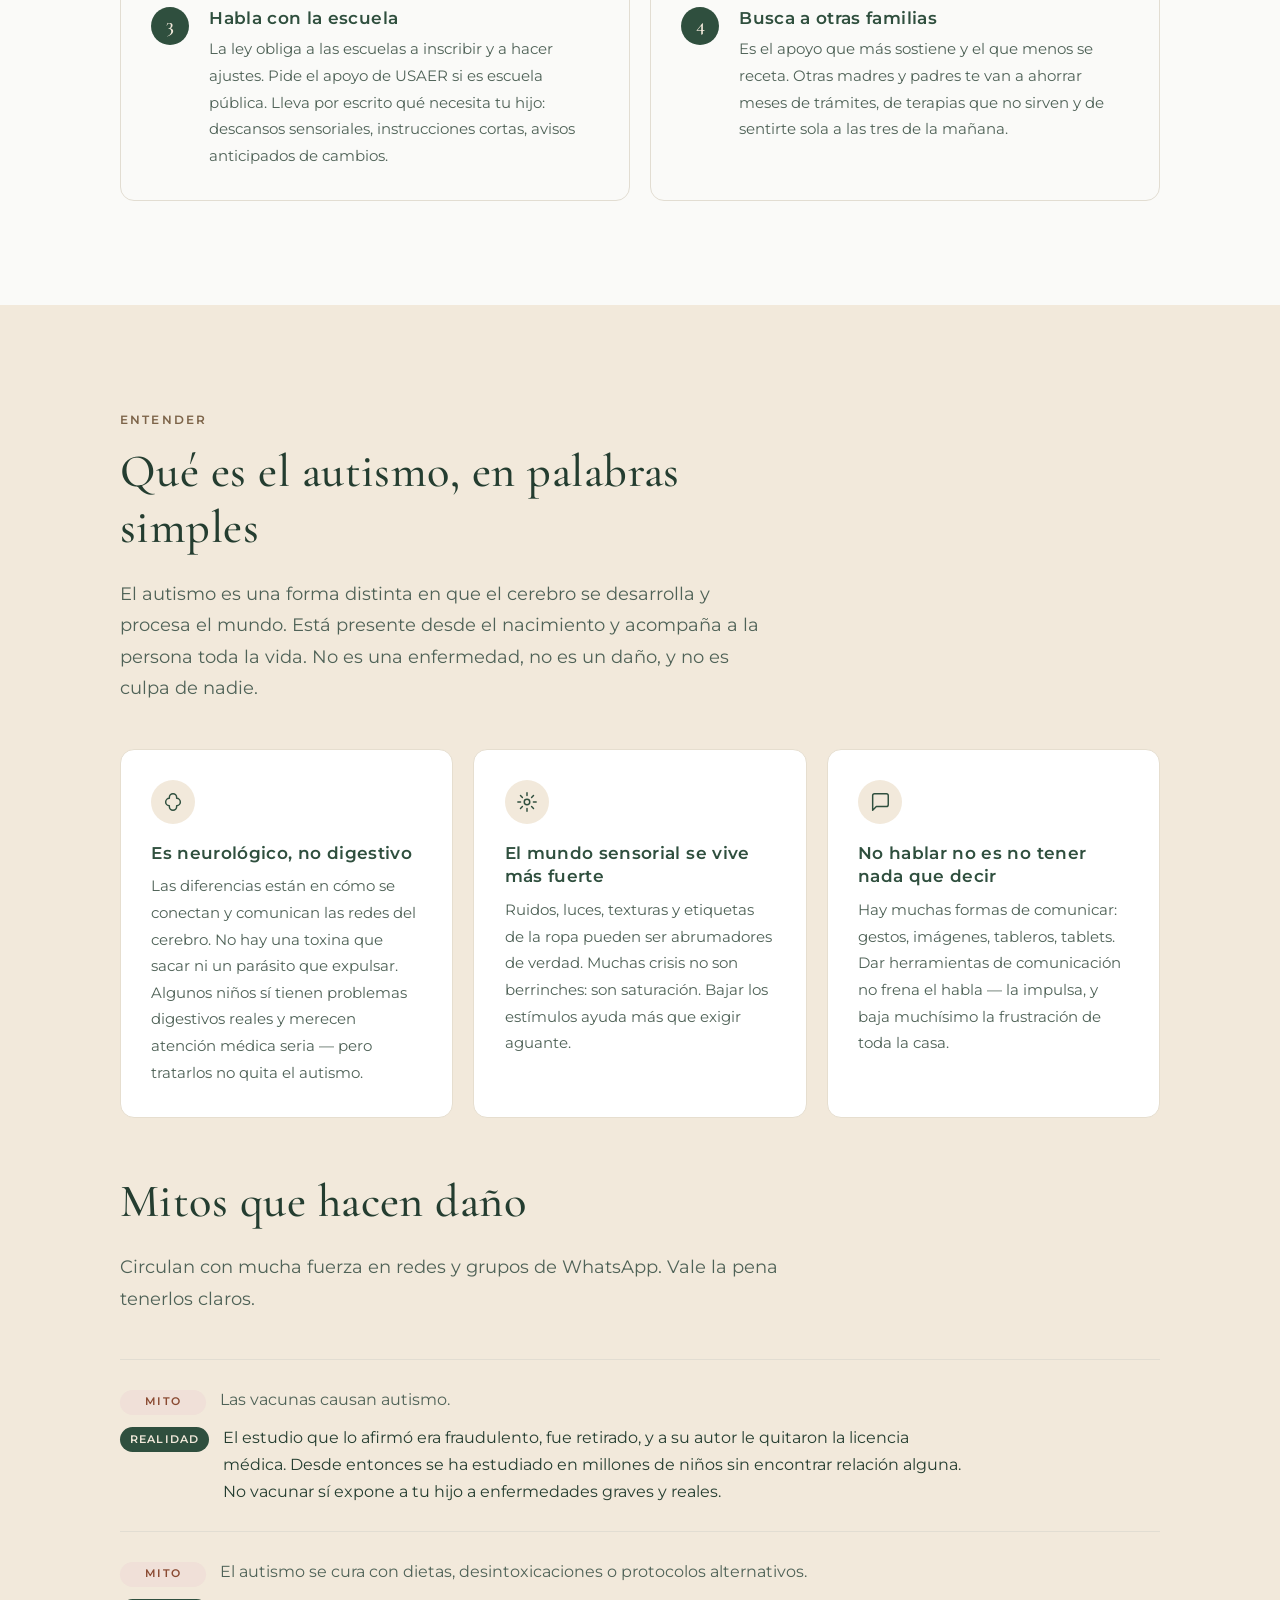
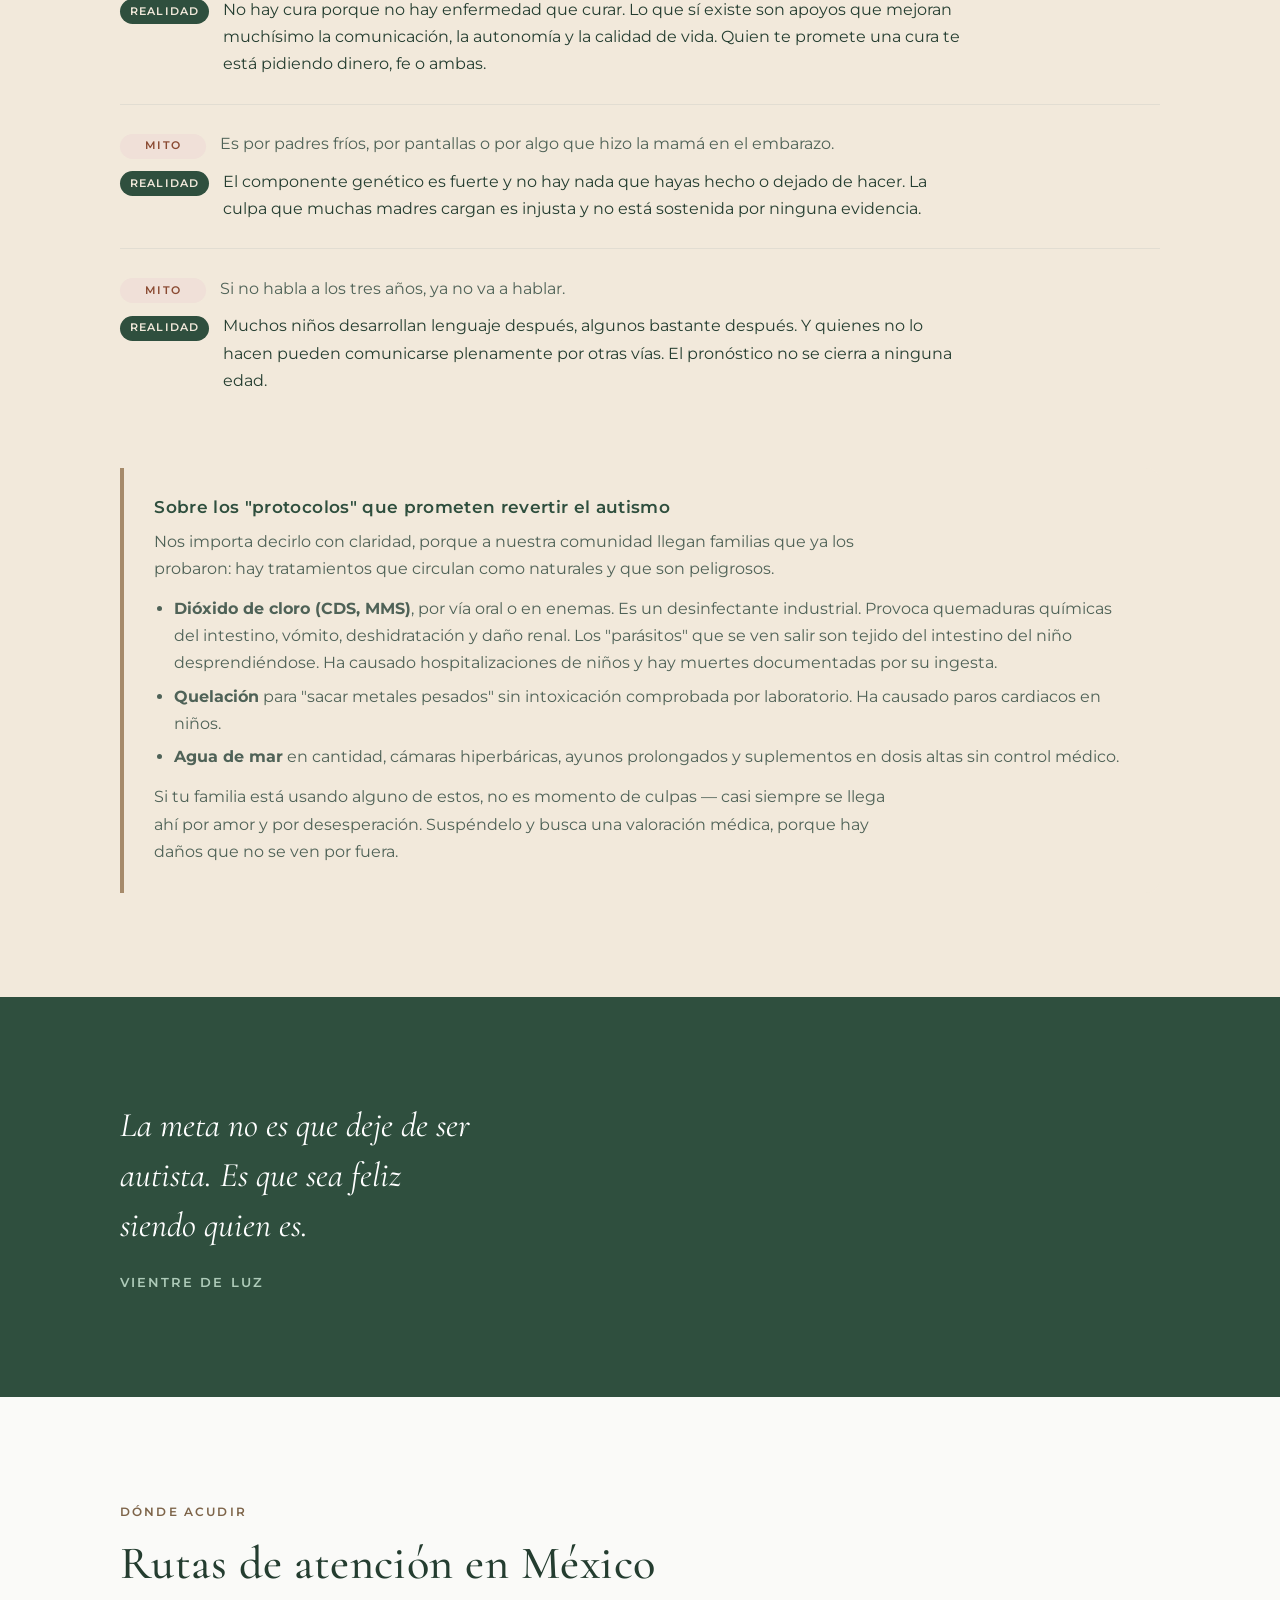
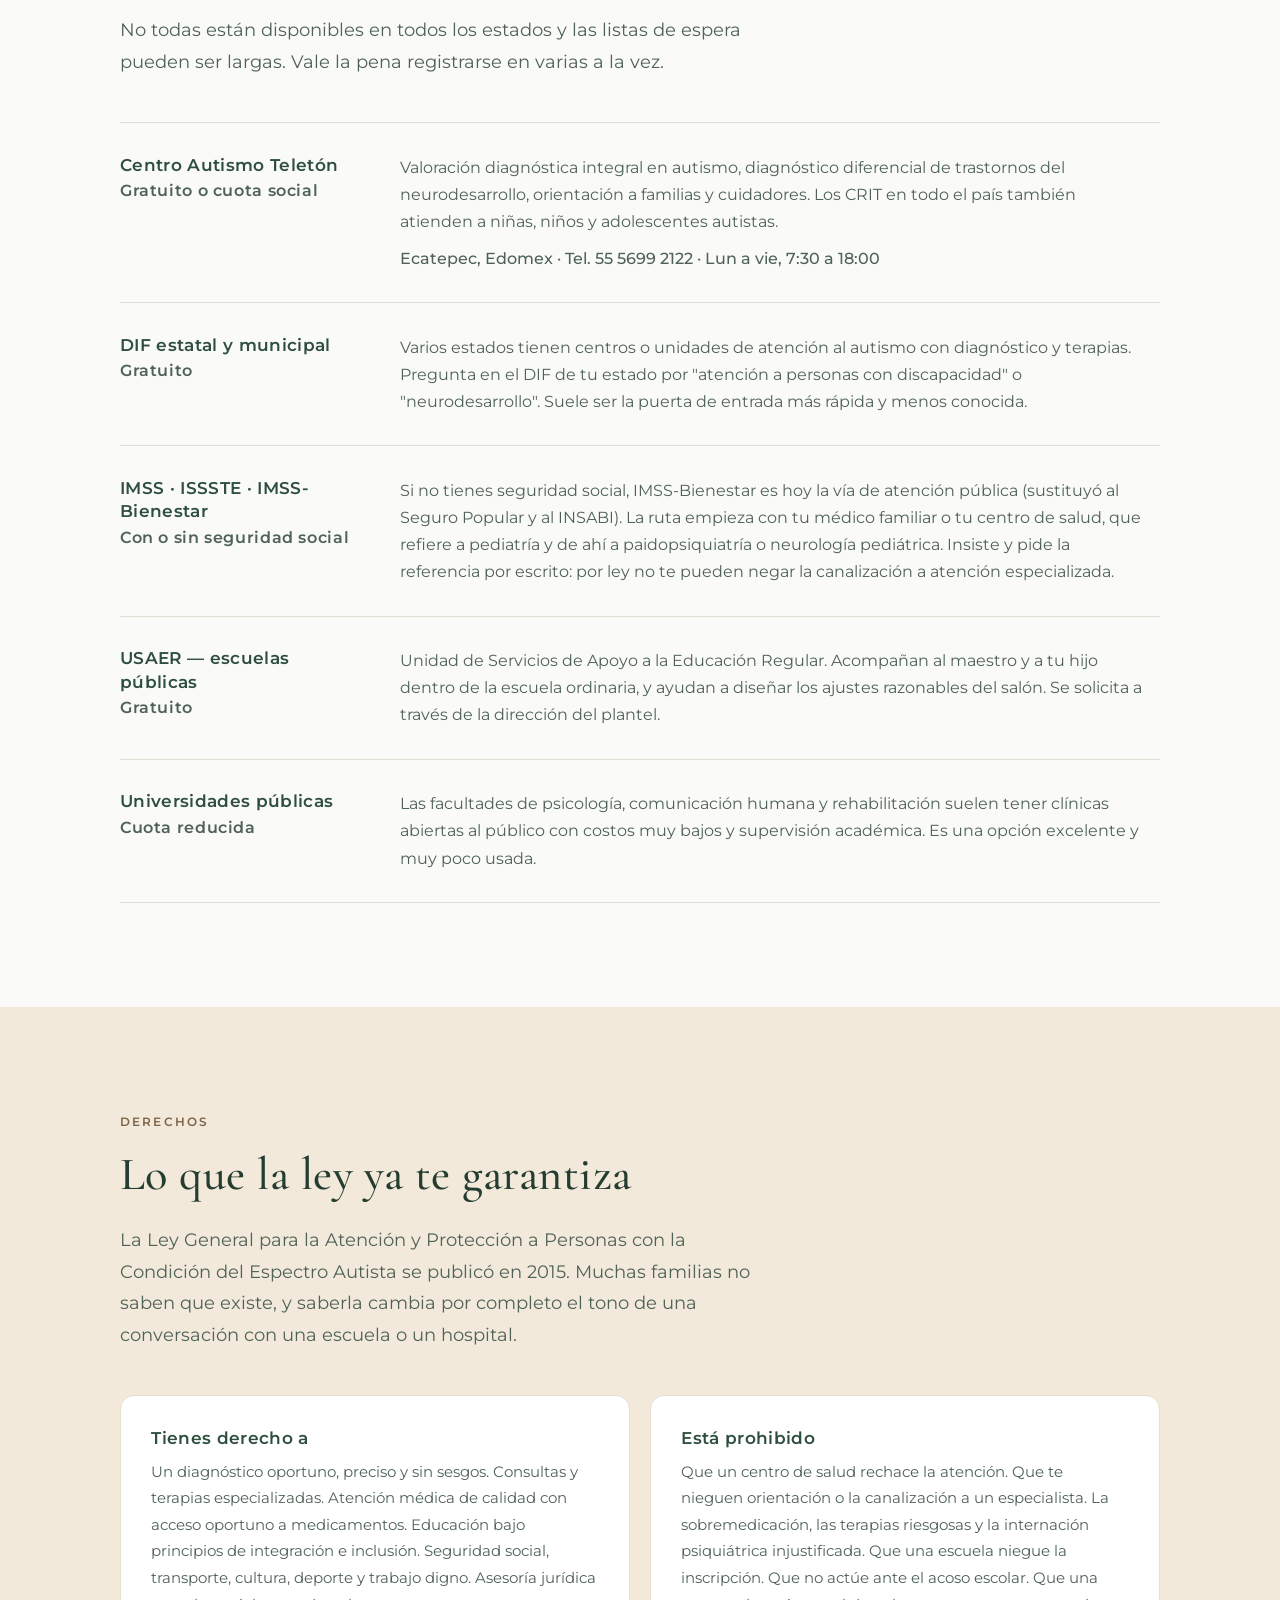
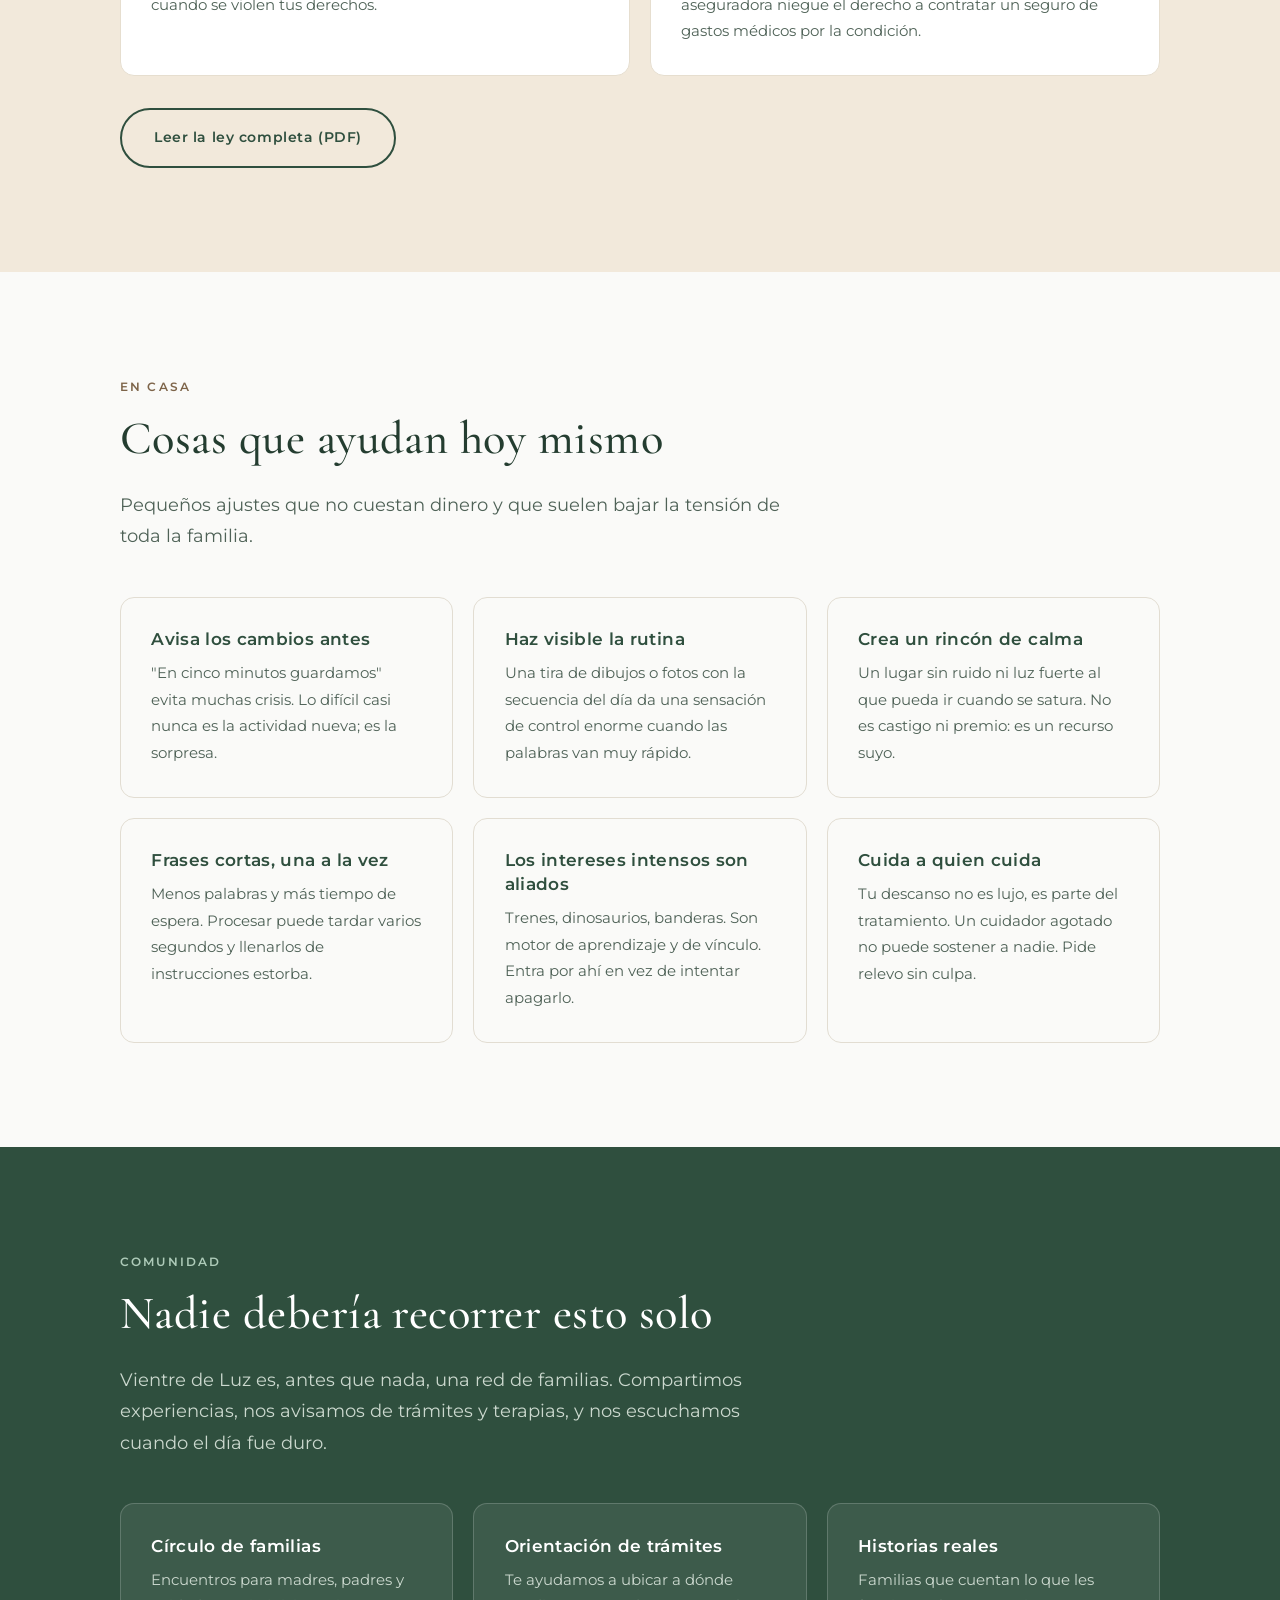
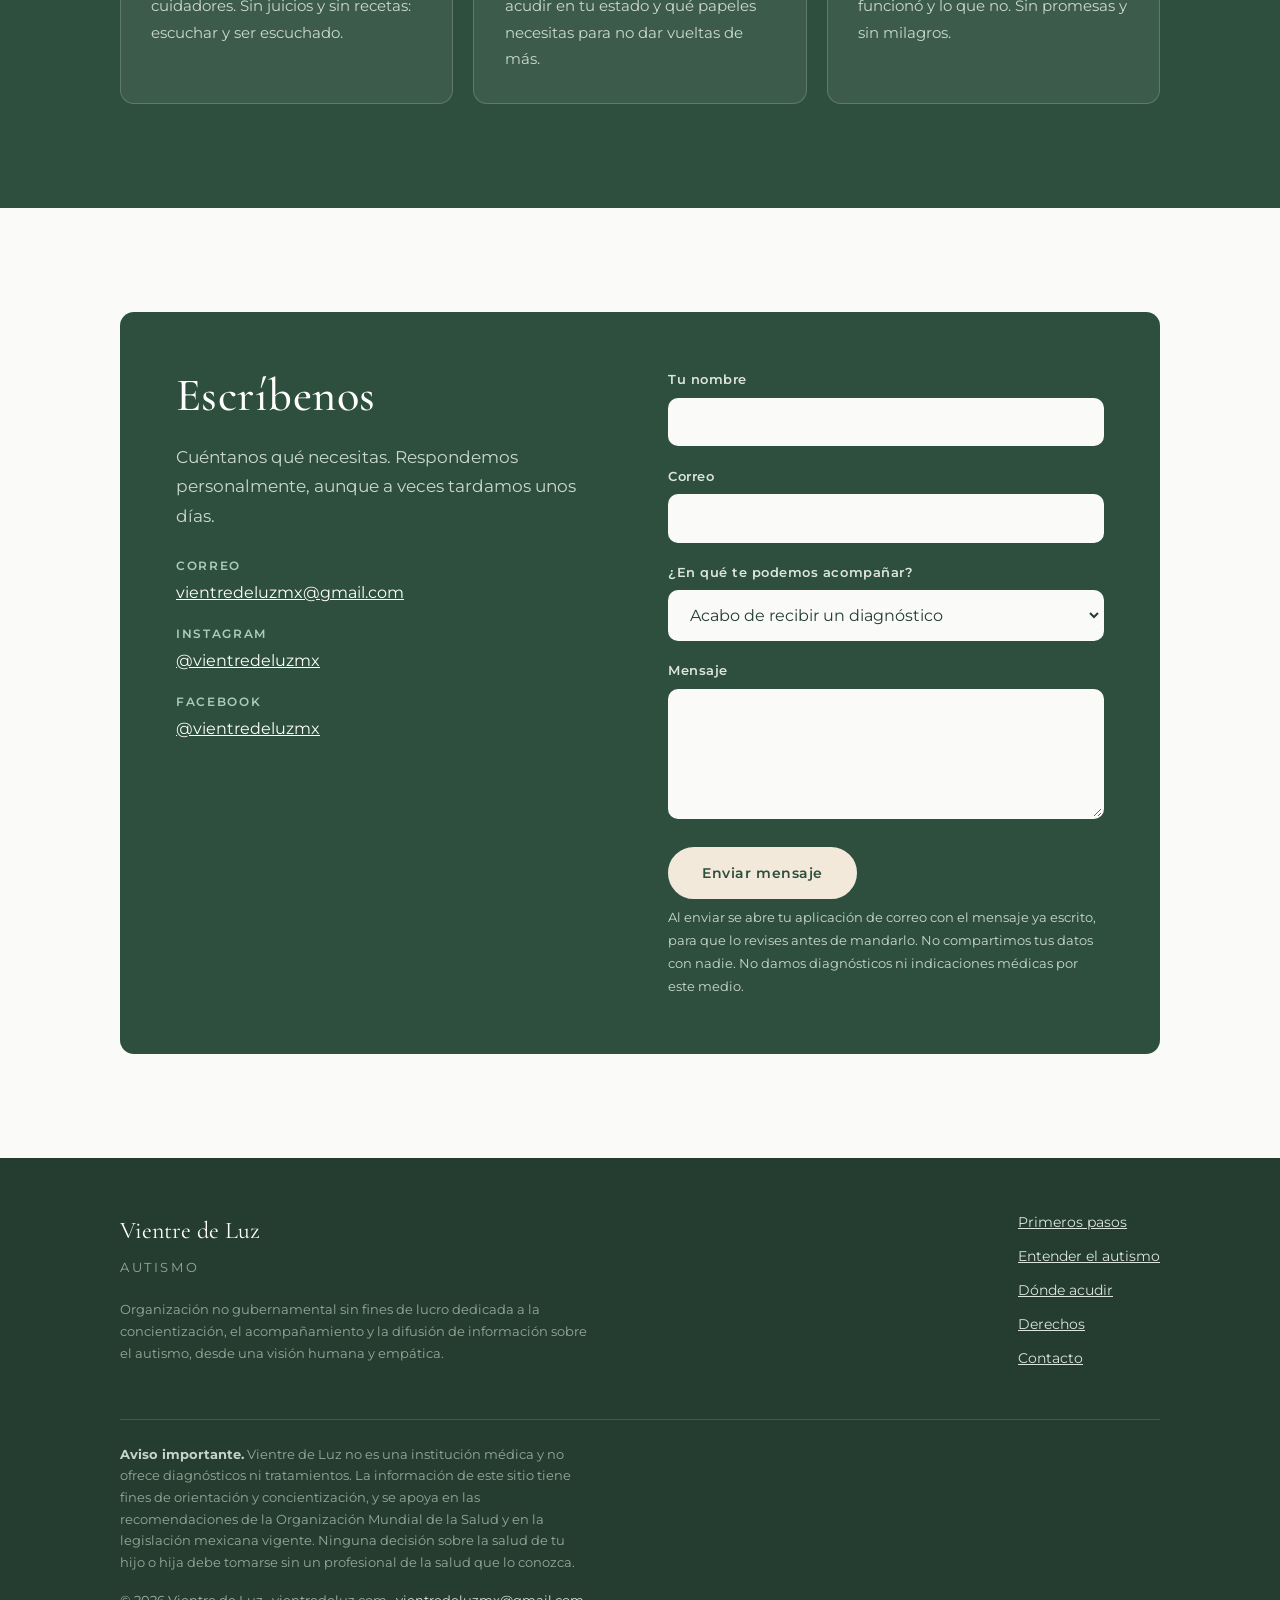
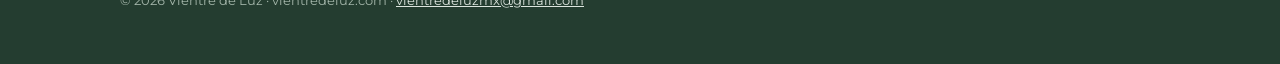
==== commit 1d01e6f4: "Formulario de contacto: respaldo por correo mientras no haya Formspree El sitio es estático y no tie" ====
--- a/index.html
+++ b/index.html
@@ -613,7 +613,10 @@
           </ul>
         </div>
 
-        <form action="https://formspree.io/f/TU-ID-AQUI" method="POST">
+        <!-- Provisional: sin servidor, el formulario abre la app de correo de quien escribe.
+             Para conectar Formspree: cambia el action por https://formspree.io/f/TU-ID
+             y borra el bloque "Contacto por correo" del <script> al final. -->
+        <form id="form-contacto" action="mailto:vientredeluzmx@gmail.com" method="post" enctype="text/plain">
           <label class="campo">
             <span>Tu nombre</span>
             <input type="text" name="nombre" autocomplete="name" required>
@@ -638,7 +641,8 @@
             <textarea name="mensaje" required></textarea>
           </label>
           <button class="boton boton--claro" type="submit">Enviar mensaje</button>
-          <p class="form-nota">No compartimos tus datos con nadie. No damos diagnósticos ni indicaciones médicas por este medio.</p>
+          <p class="form-nota">Al enviar se abre tu aplicación de correo con el mensaje ya escrito, para que lo revises antes de mandarlo. No compartimos tus datos con nadie. No damos diagnósticos ni indicaciones médicas por este medio.</p>
+          <p class="form-nota" id="form-aviso" role="status" hidden>Abrimos tu aplicación de correo. Si no se abrió, escríbenos directamente a <a href="mailto:vientredeluzmx@gmail.com">vientredeluzmx@gmail.com</a>.</p>
         </form>
       </div>
     </div>
@@ -699,6 +703,25 @@
   });
   window.addEventListener('resize', sincronizar);
   sincronizar();
+
+  // Contacto por correo — provisional, hasta que el formulario se conecte a Formspree.
+  // Arma un mensaje legible y lo abre en la app de correo de quien escribe.
+  var formulario = document.getElementById('form-contacto');
+  var avisoForm = document.getElementById('form-aviso');
+  if (formulario && formulario.action.indexOf('mailto:') === 0) {
+    formulario.addEventListener('submit', function(e){
+      e.preventDefault();
+      var datos = new FormData(formulario);
+      var cuerpo = 'Nombre: ' + datos.get('nombre') + '\n'
+                 + 'Correo: ' + datos.get('email') + '\n'
+                 + 'Tema: ' + datos.get('tema') + '\n\n'
+                 + datos.get('mensaje') + '\n';
+      window.location.href = 'mailto:vientredeluzmx@gmail.com'
+        + '?subject=' + encodeURIComponent('Contacto desde el sitio — ' + datos.get('tema'))
+        + '&body=' + encodeURIComponent(cuerpo);
+      avisoForm.hidden = false;
+    });
+  }
 </script>
 
 </body>
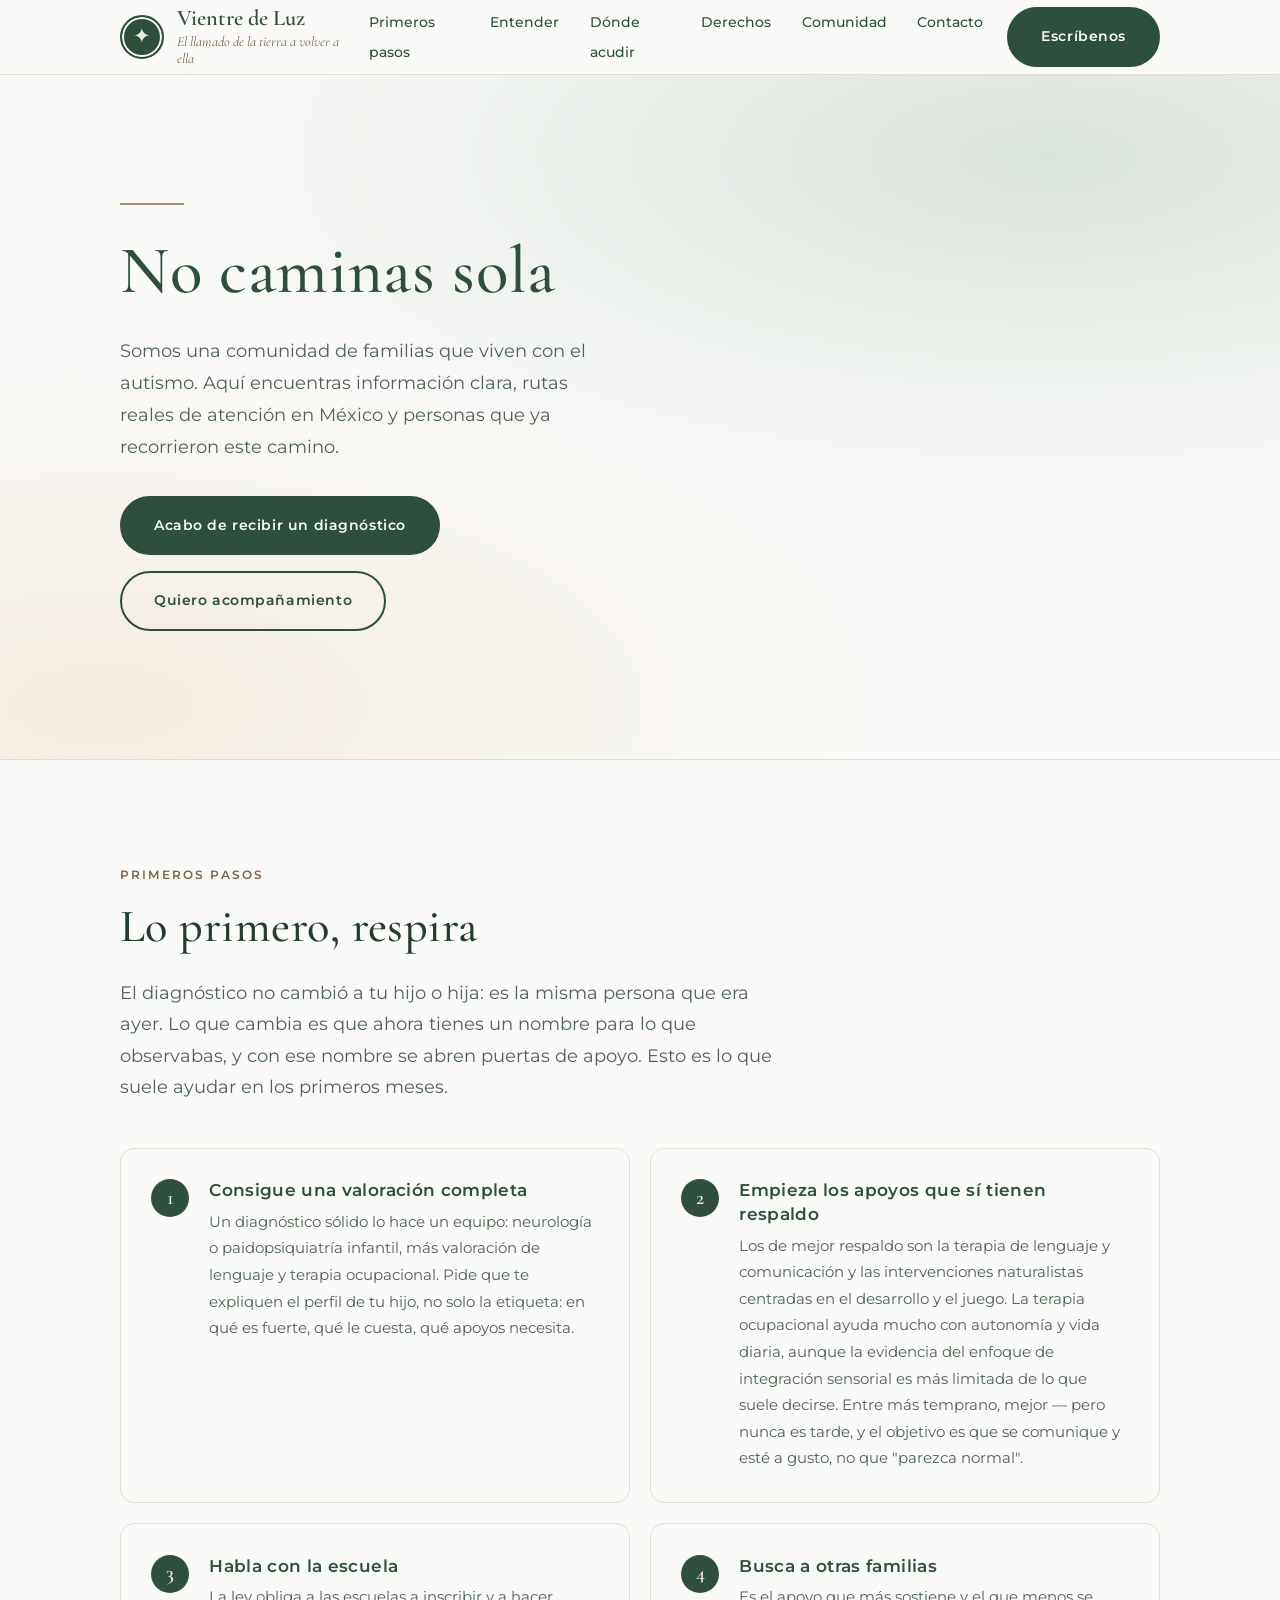
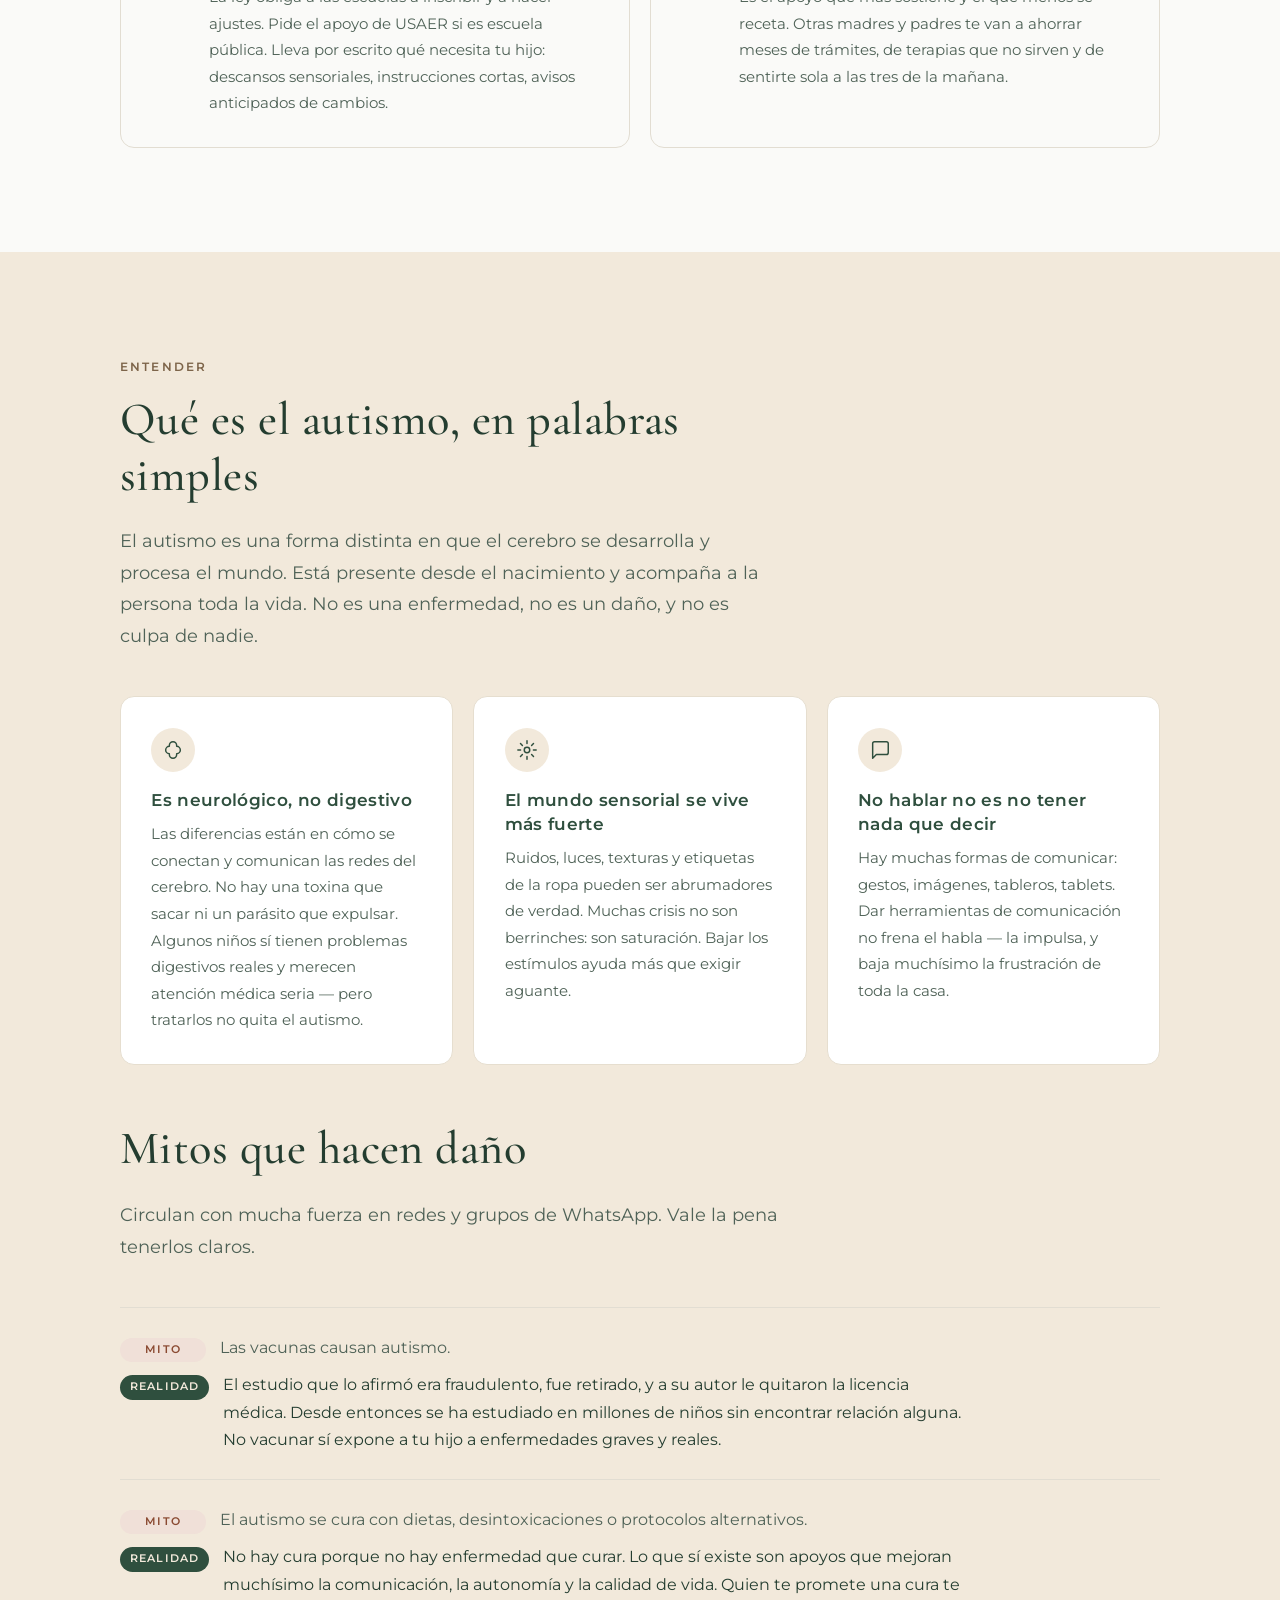
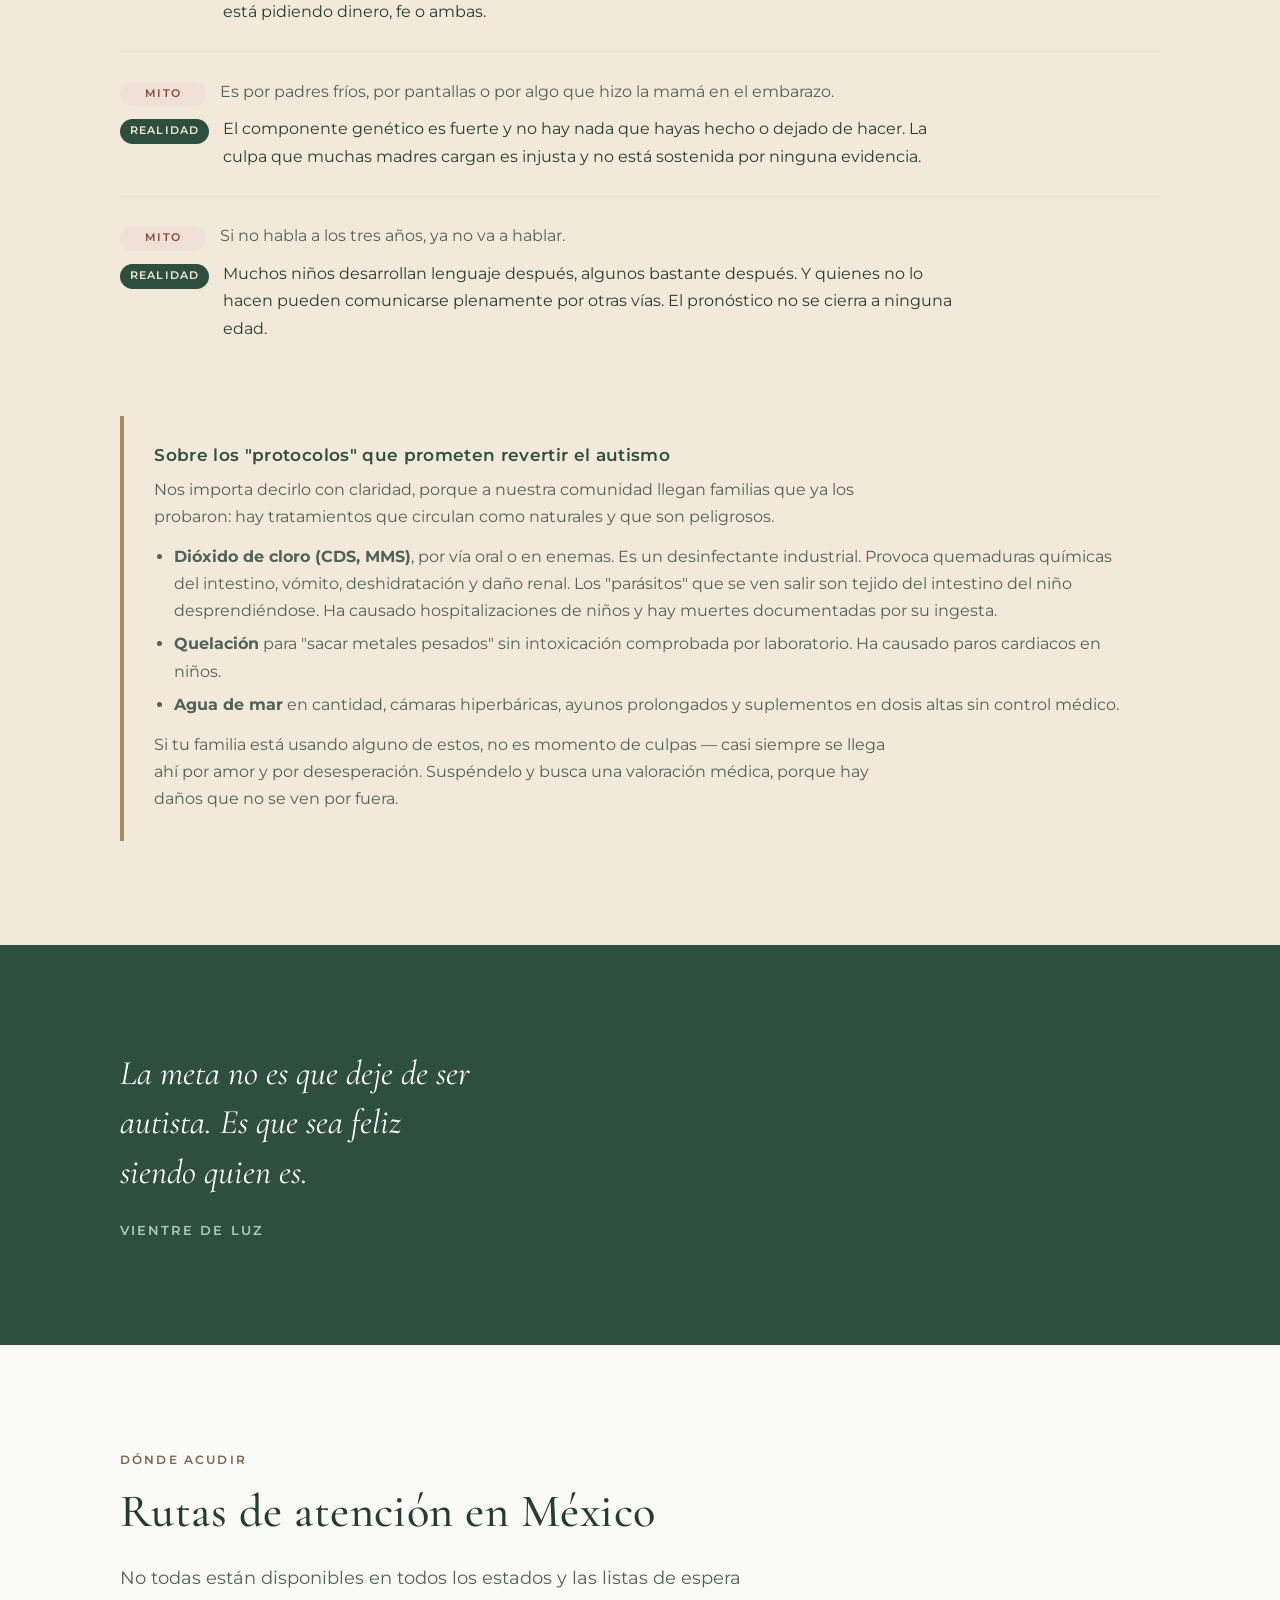
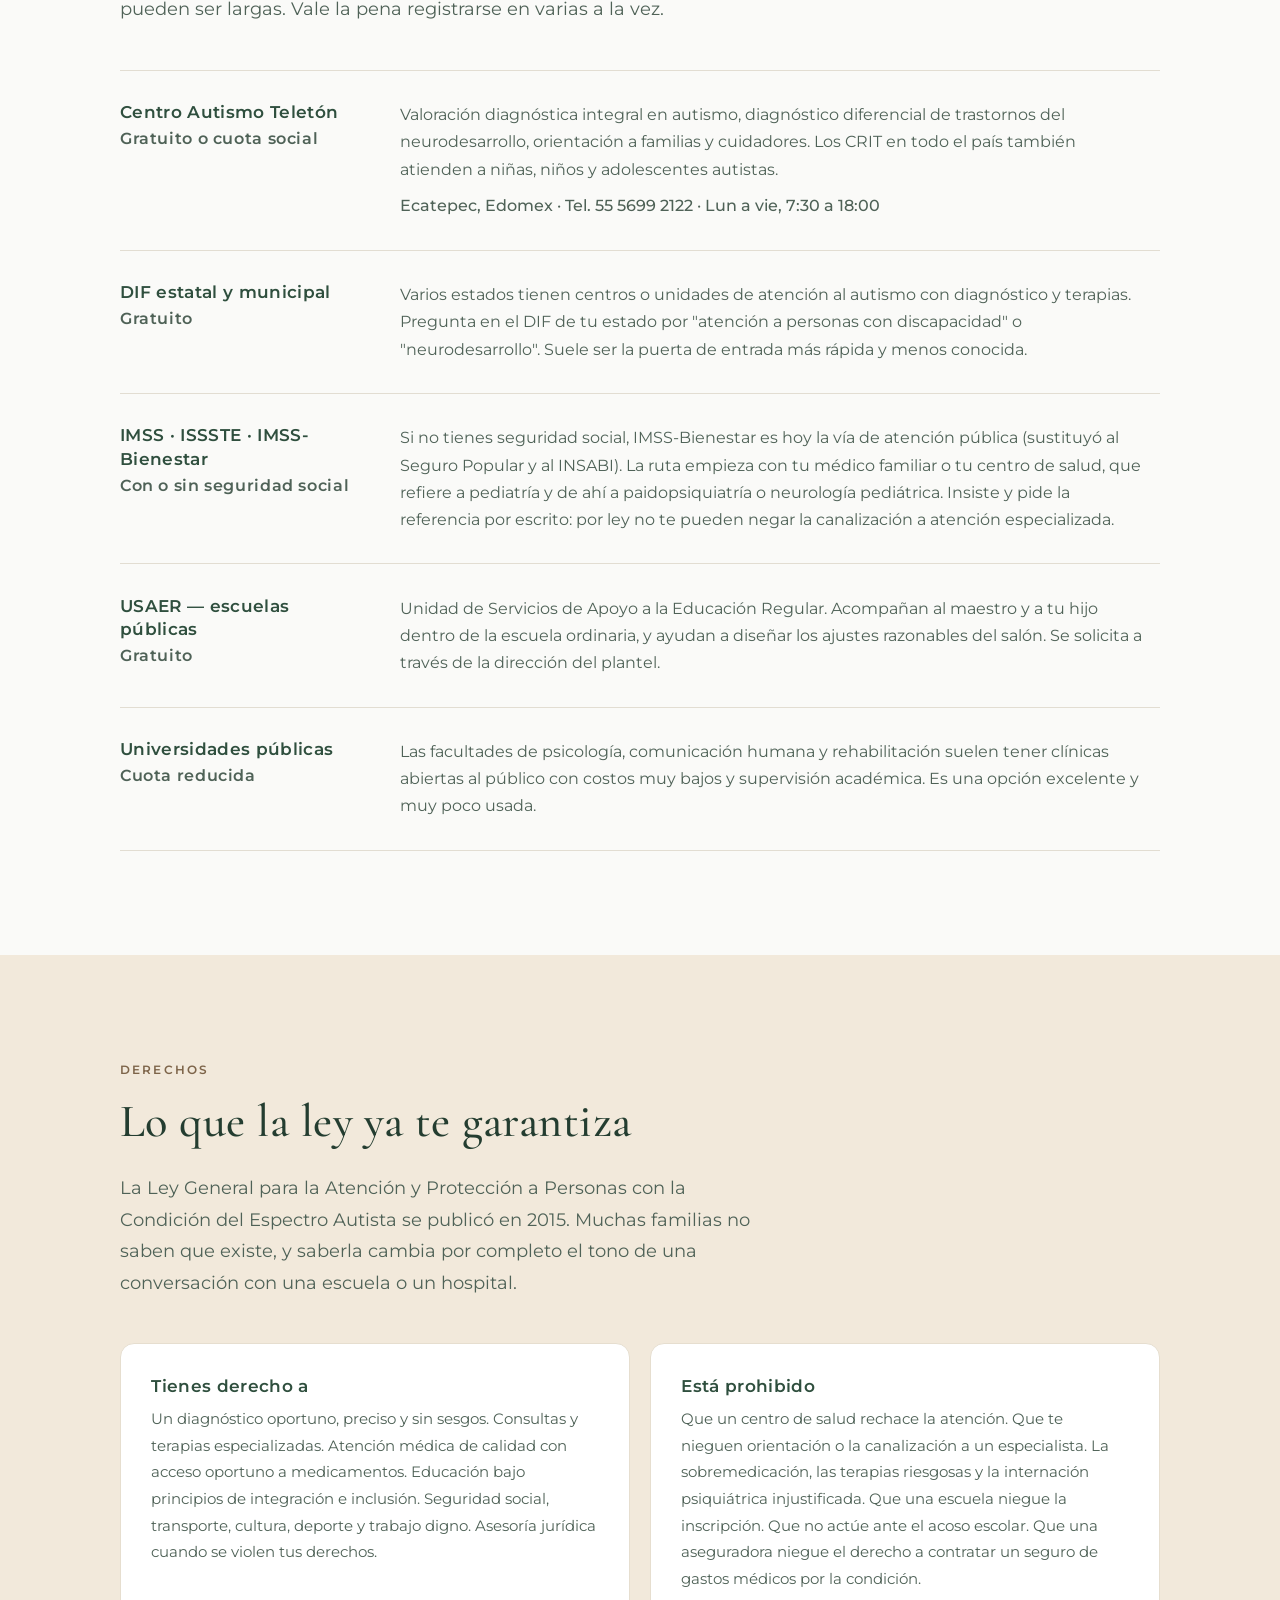
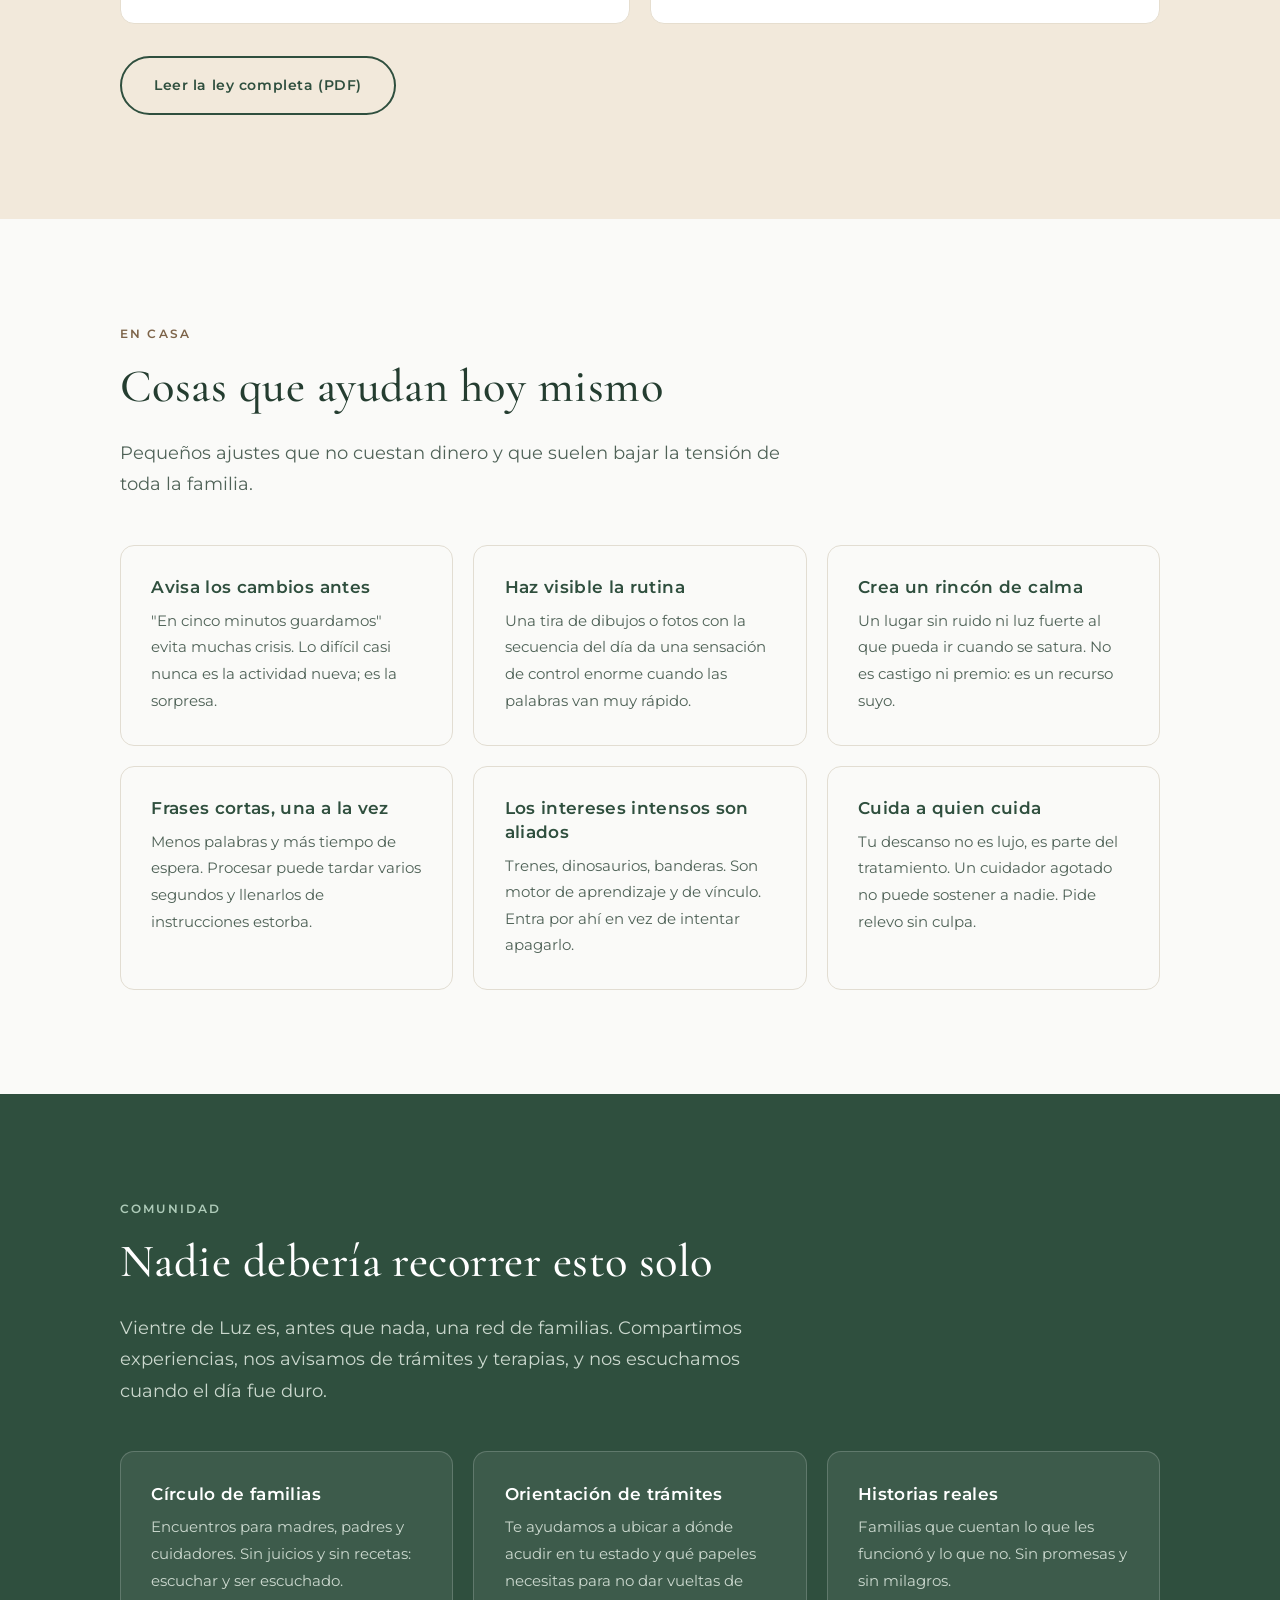
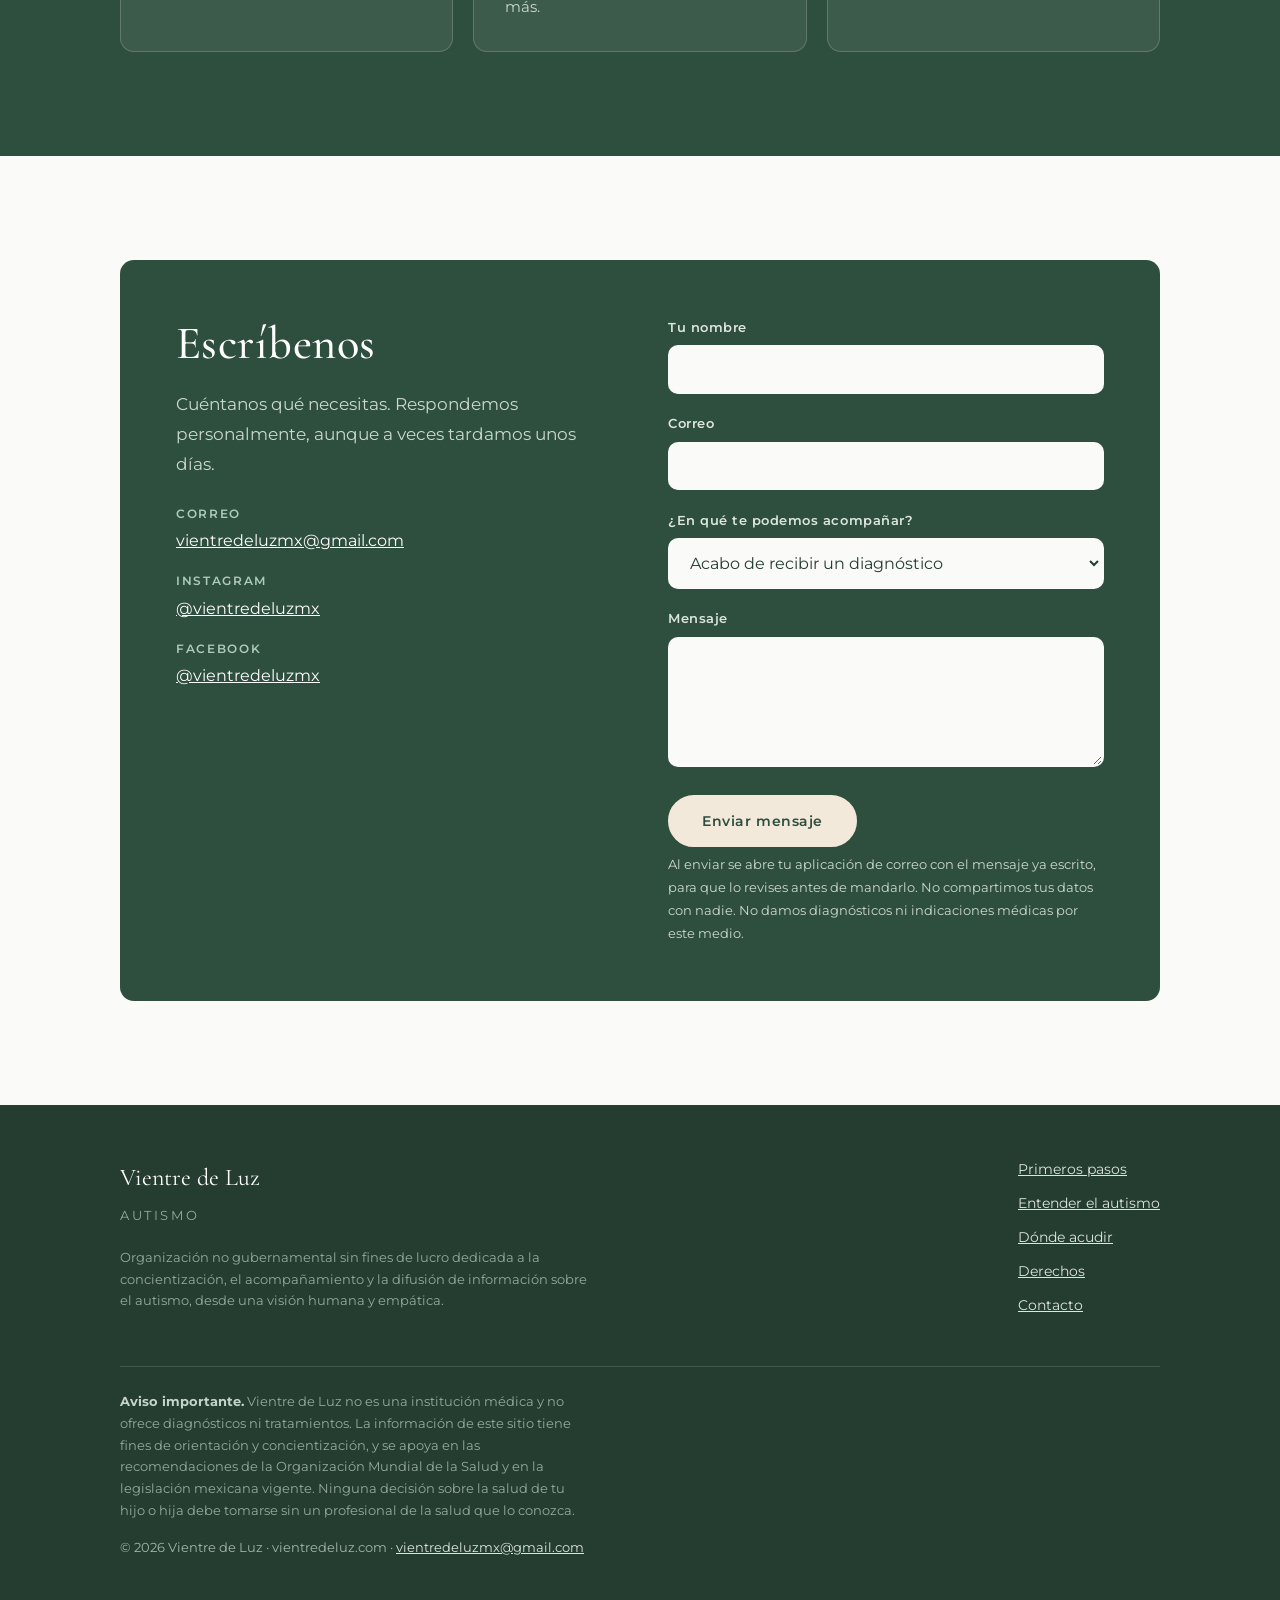
==== commit d71a17dd: "El lema pasa al encabezado, en letras pequeñas "El llamado de la tierra a volver a ella" acompaña ah" ====
--- a/index.html
+++ b/index.html
@@ -100,7 +100,13 @@
 }
 .marca__texto{display:flex;flex-direction:column;line-height:1.1}
 .marca__nombre{font-family:var(--display);font-size:1.4rem;font-weight:600}
-.marca__sub{font-size:.62rem;letter-spacing:.24em;text-transform:uppercase;color:var(--tierra-oscura);font-weight:600}
+.marca__lema{font-family:var(--display);font-style:italic;font-size:.88rem;color:var(--tierra-oscura);line-height:1.25;margin-top:.1rem}
+/* En pantallas angostas el lema no cabe junto al menú: se cambia por "Autismo". */
+.marca__sub{display:none;font-size:.62rem;letter-spacing:.24em;text-transform:uppercase;color:var(--tierra-oscura);font-weight:600}
+@media (max-width:600px){
+  .marca__lema{display:none}
+  .marca__sub{display:block}
+}
 
 .nav-principal ul{display:flex;gap:1.9rem;list-style:none;margin:0;padding:0}
 .nav-principal a{
@@ -149,6 +155,7 @@
 }
 .hero__contenido{max-width:44ch}
 .hero h1{color:var(--verde-bosque);margin-bottom:.35em}
+/* Sin uso hoy: el lema pasó al encabezado. Se conserva por si vuelve al hero. */
 .hero__lema{
   font-family:var(--display);font-style:italic;font-size:clamp(1.3rem,2.6vw,1.7rem);
   color:var(--tierra-oscura);margin-bottom:1.6rem;line-height:1.45;
@@ -287,6 +294,7 @@
       <span class="marca__sello" aria-hidden="true">✦</span>
       <span class="marca__texto">
         <span class="marca__nombre">Vientre de Luz</span>
+        <span class="marca__lema">El llamado de la tierra a volver a ella</span>
         <span class="marca__sub">Autismo</span>
       </span>
     </a>
@@ -316,7 +324,6 @@
     <div class="hero__contenido">
       <hr class="hero__regla">
       <h1>No caminas sola</h1>
-      <p class="hero__lema">El llamado de la tierra a volver a ella.</p>
       <p>Somos una comunidad de familias que viven con el autismo. Aquí encuentras información clara, rutas reales de atención en México y personas que ya recorrieron este camino.</p>
       <div class="botones">
         <a class="boton boton--principal" href="#empezar">Acabo de recibir un diagnóstico</a>
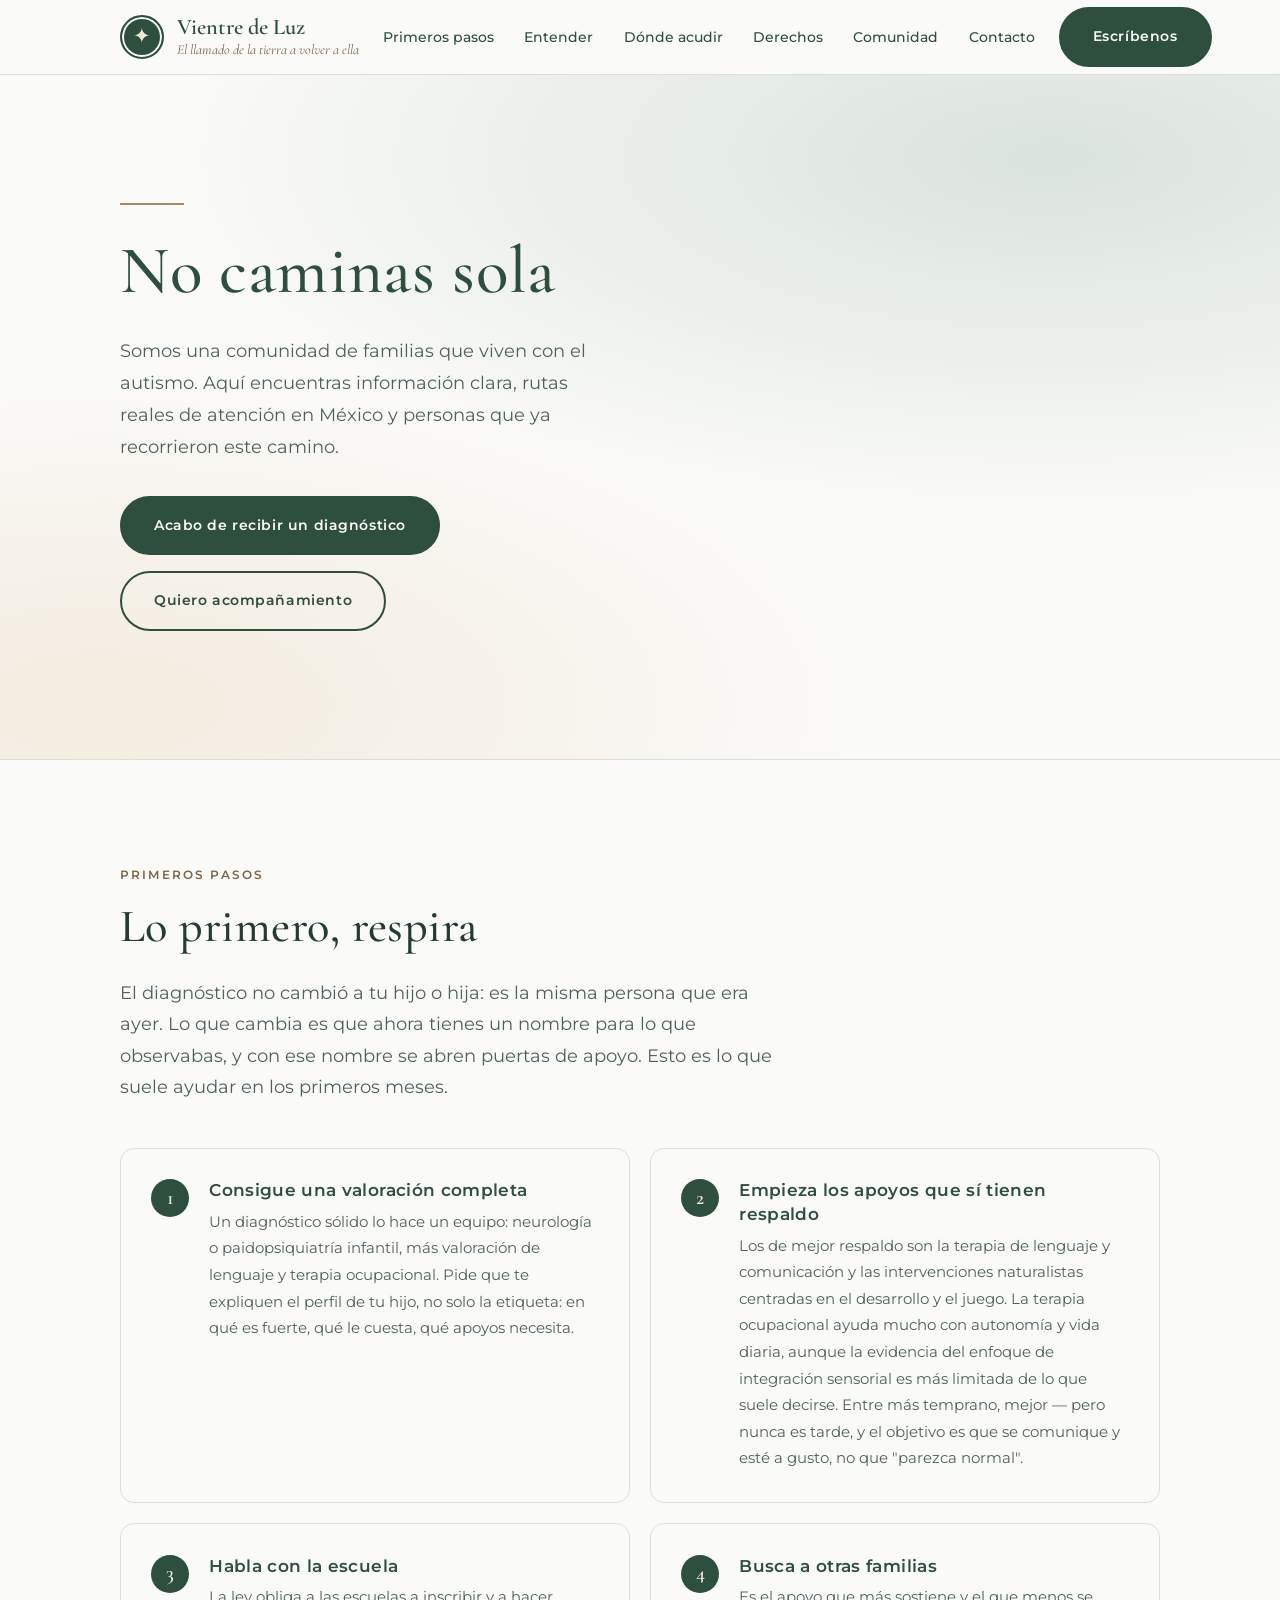
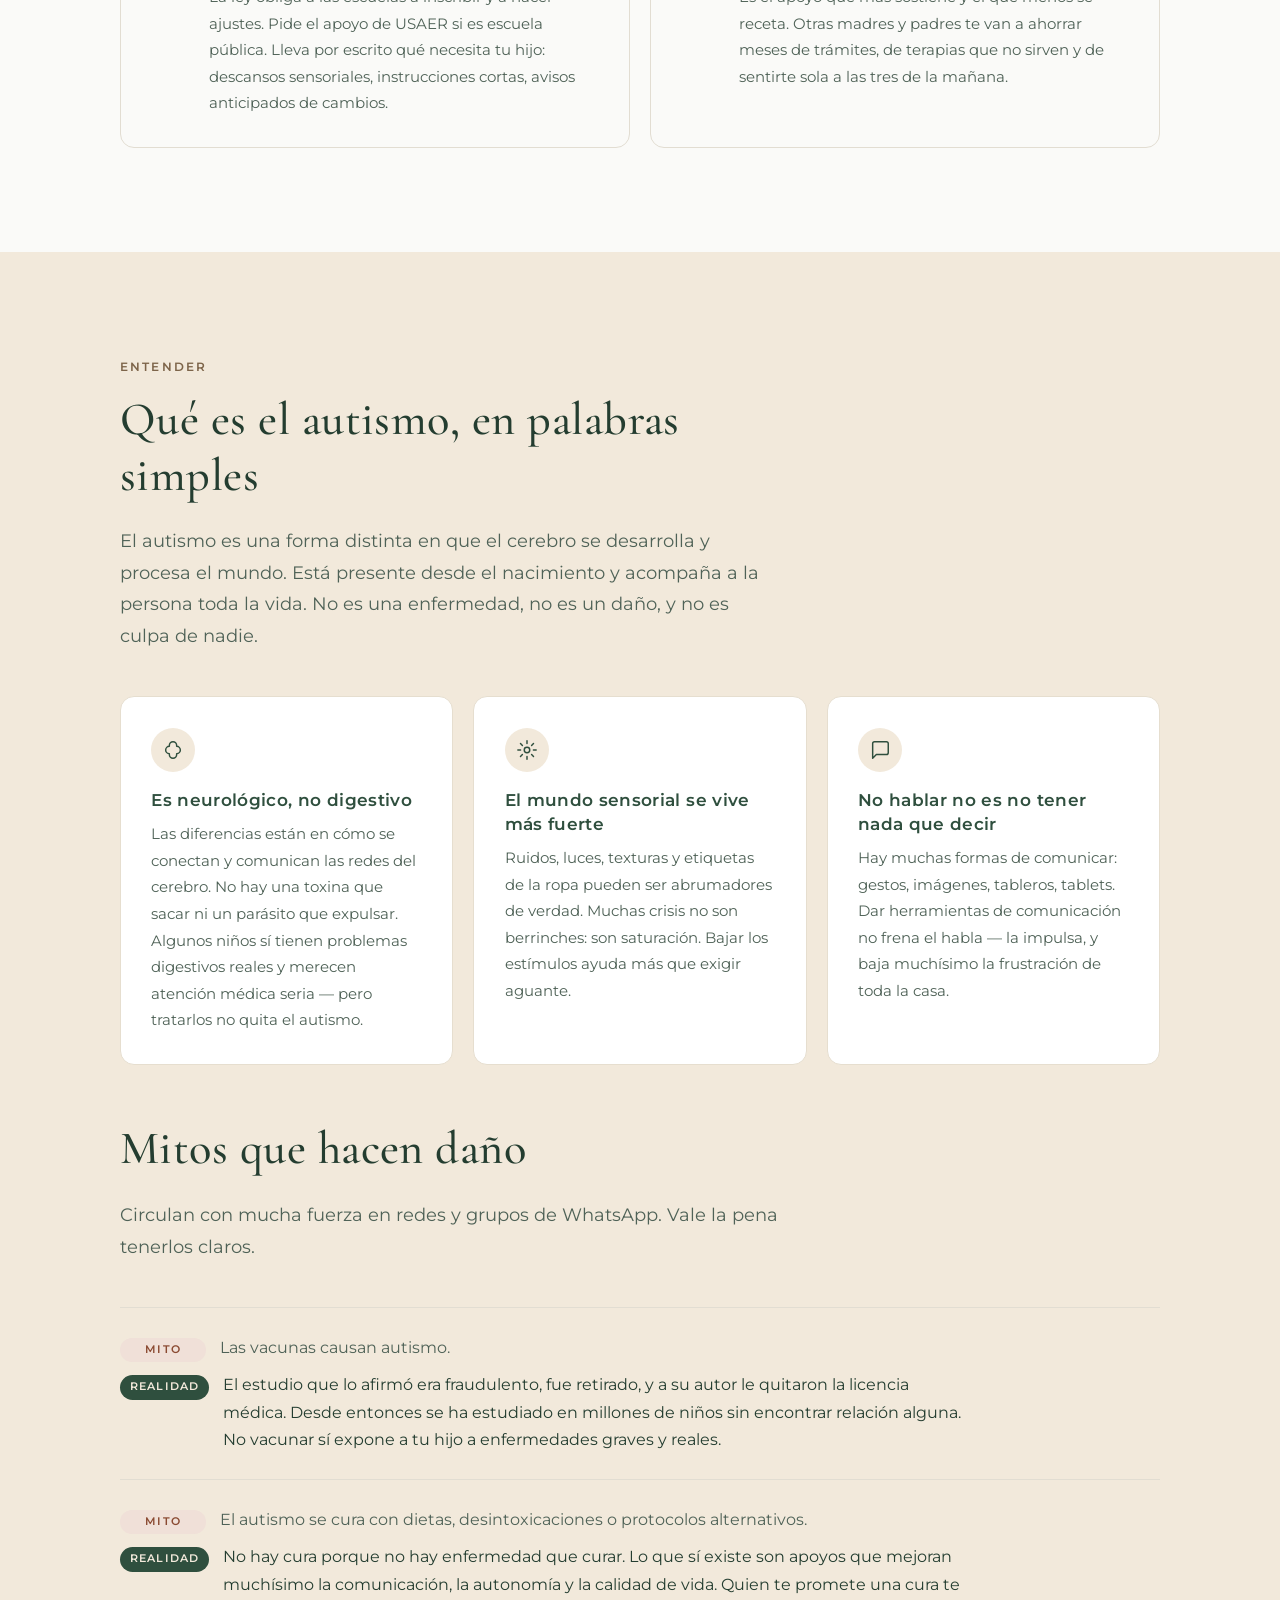
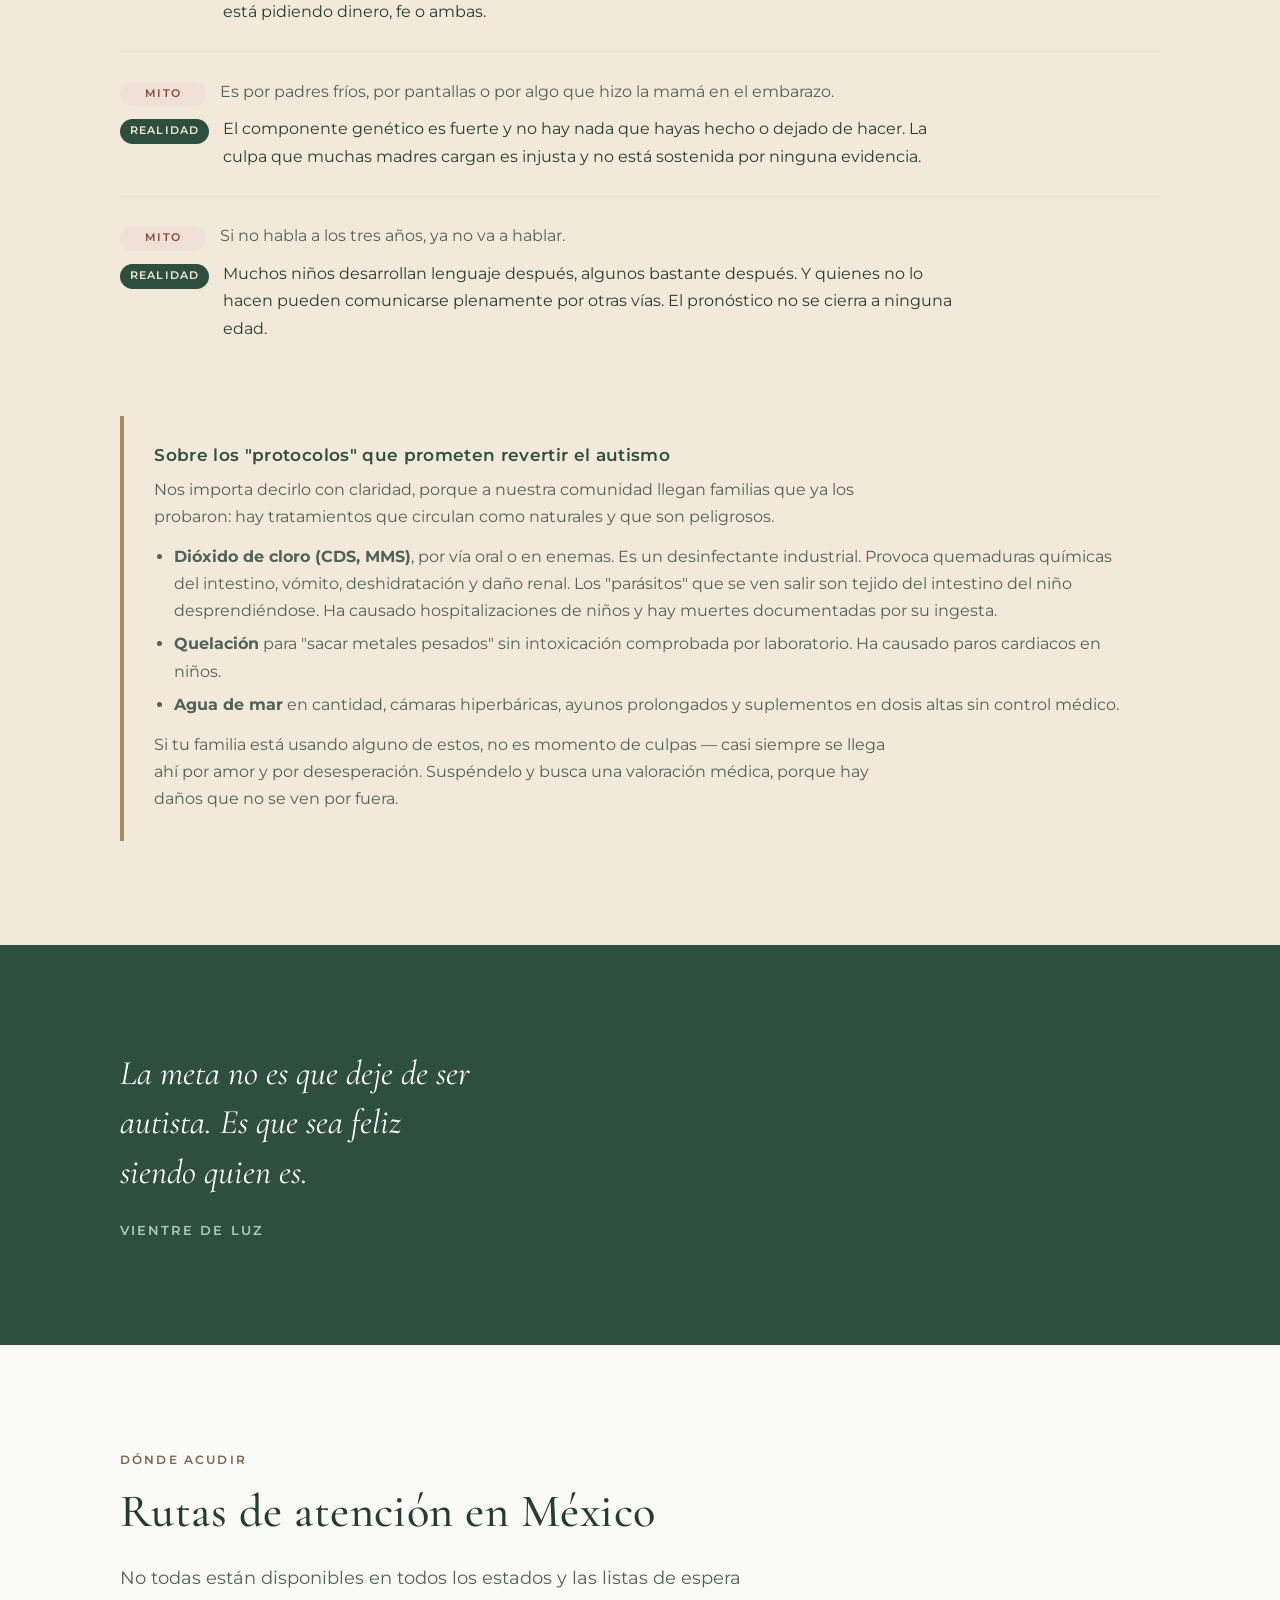
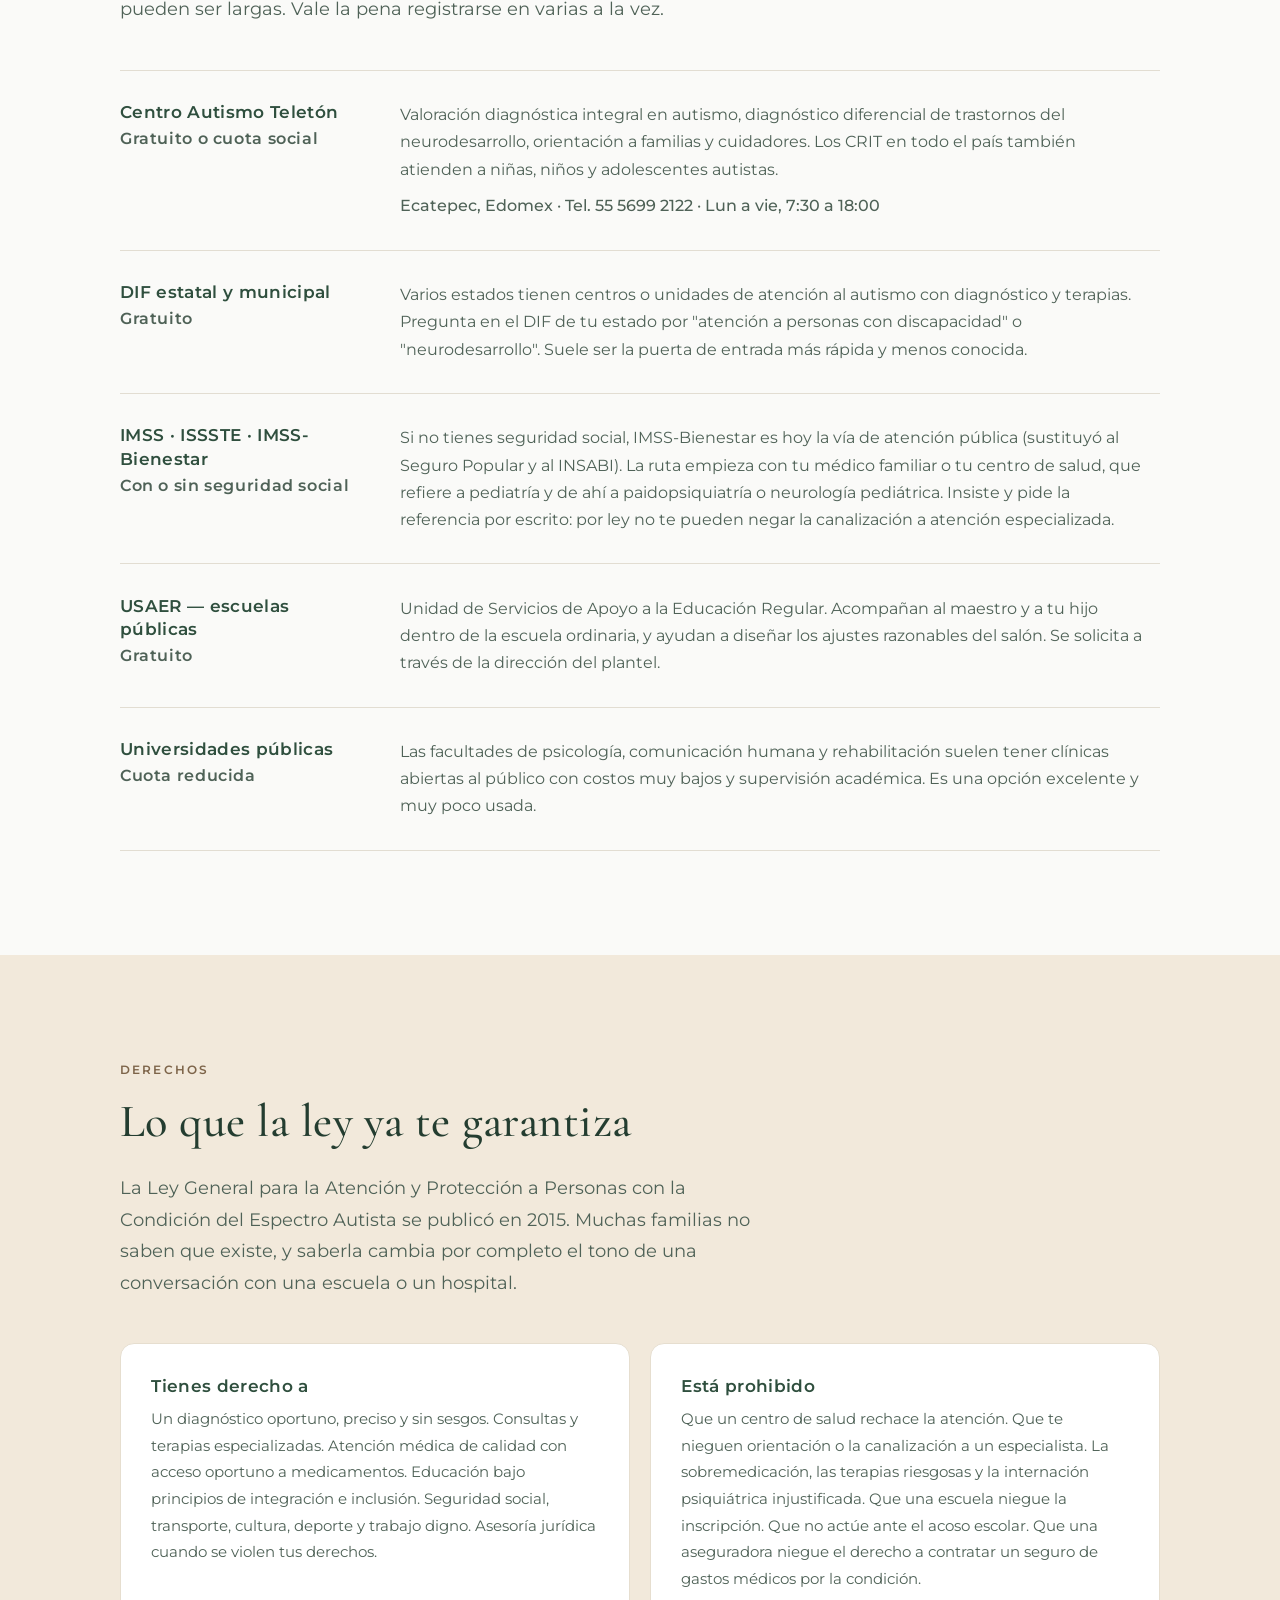
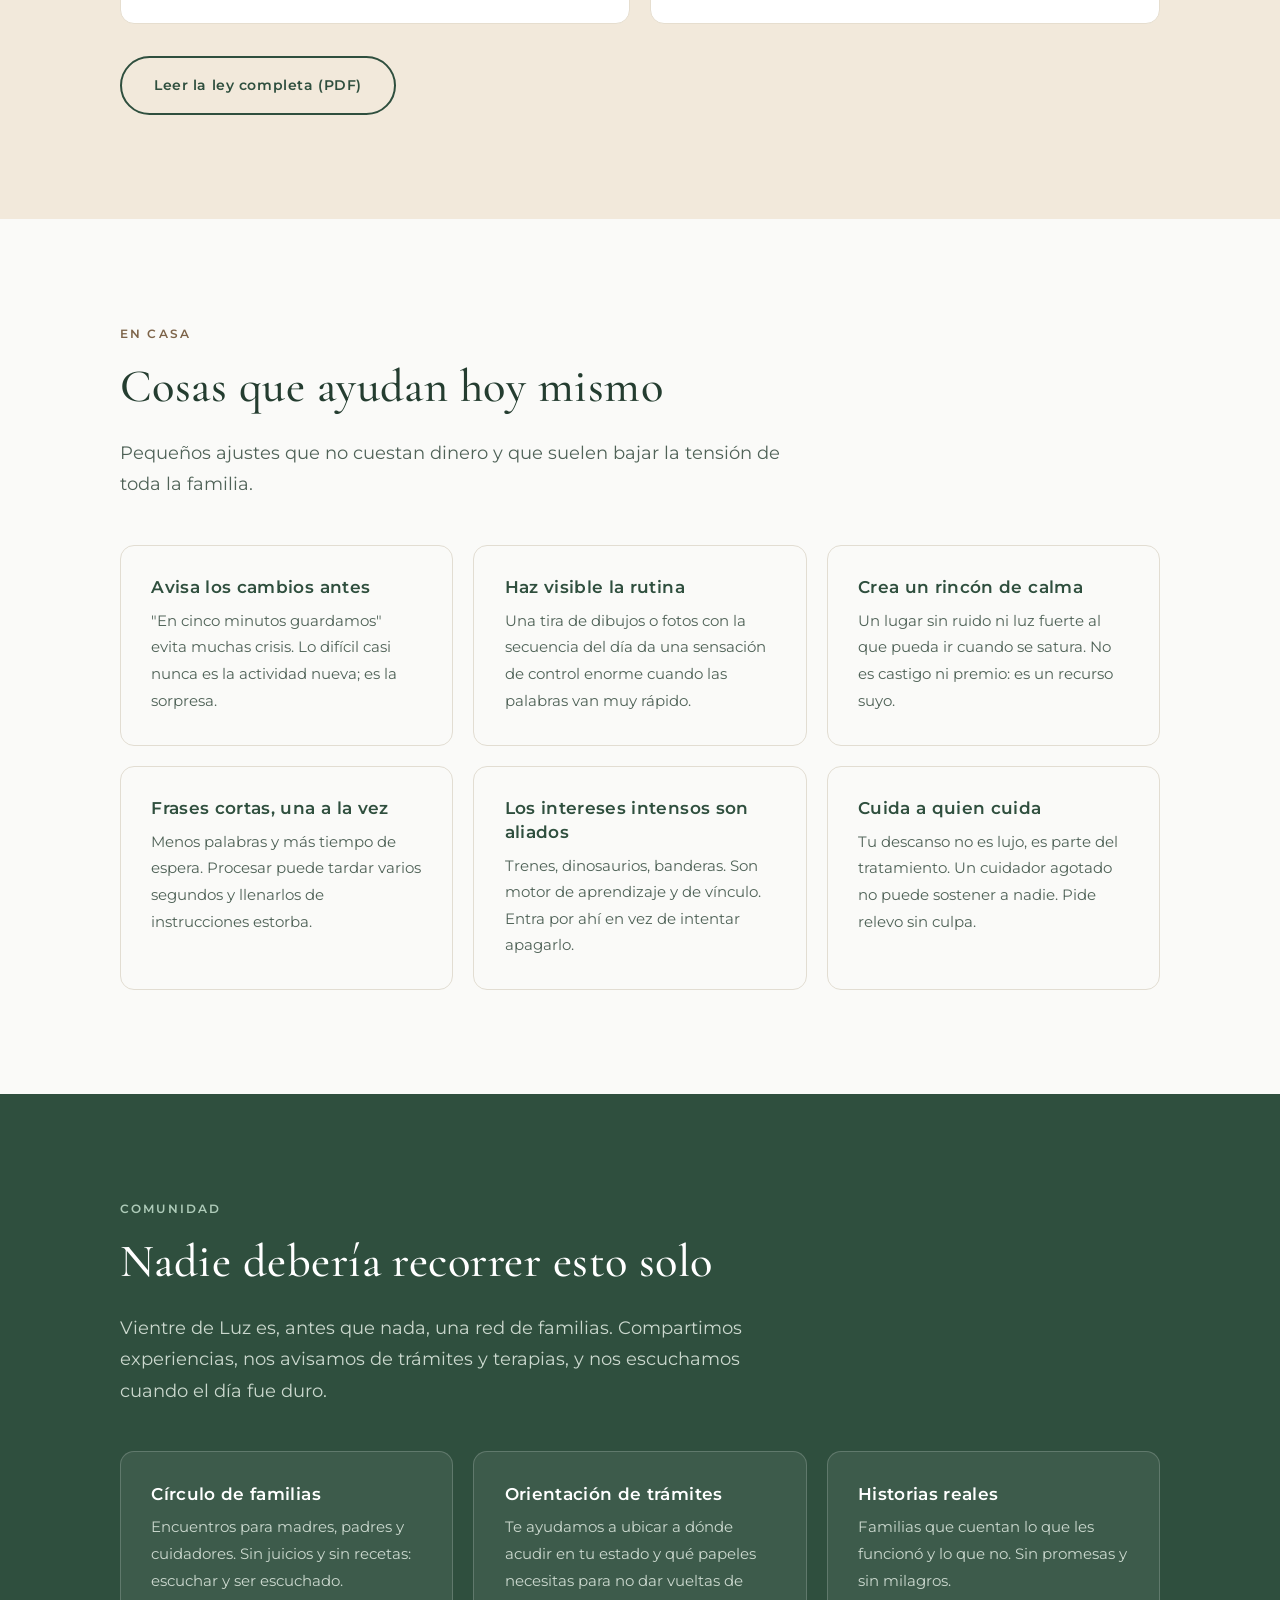
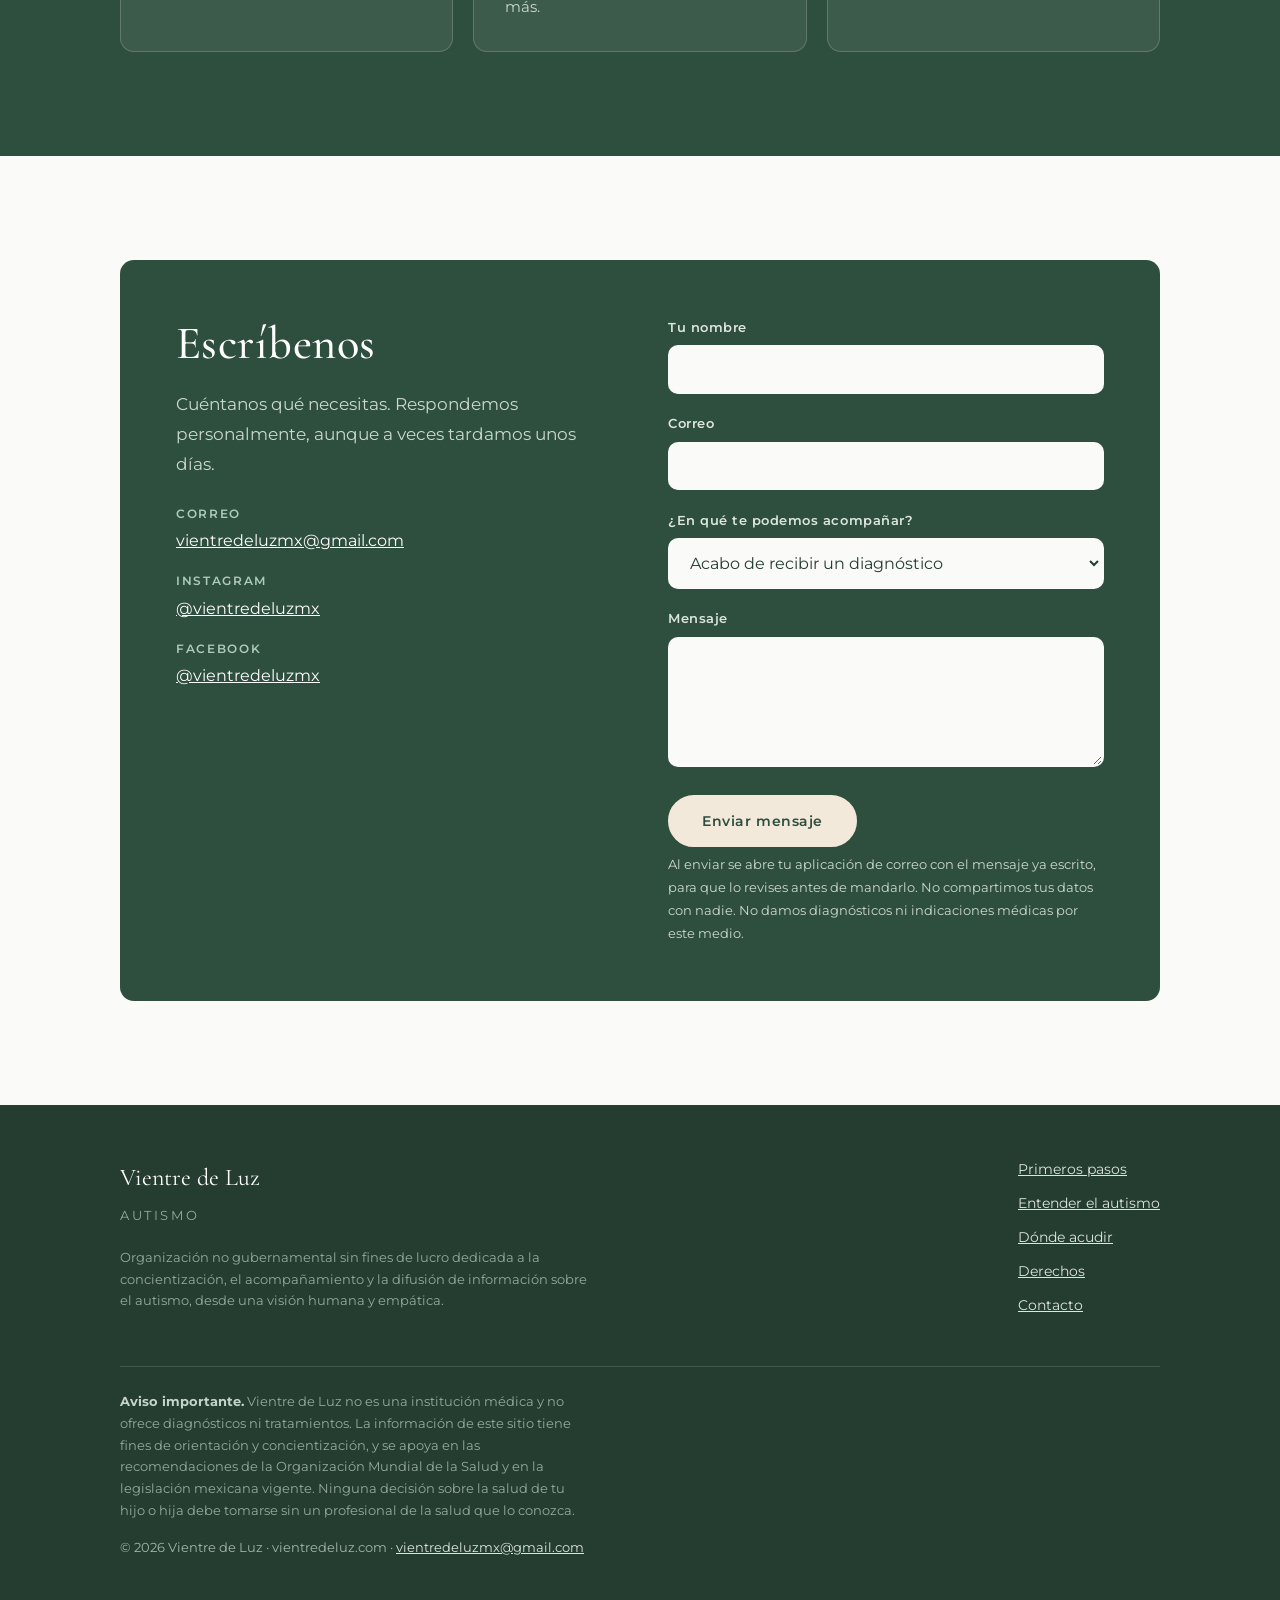
==== commit b42c3cf1: "Arreglar el encabezado: el lema partía renglones y apretaba el menú El lema completo se envolvía en " ====
--- a/index.html
+++ b/index.html
@@ -100,18 +100,24 @@
 }
 .marca__texto{display:flex;flex-direction:column;line-height:1.1}
 .marca__nombre{font-family:var(--display);font-size:1.4rem;font-weight:600}
-.marca__lema{font-family:var(--display);font-style:italic;font-size:.88rem;color:var(--tierra-oscura);line-height:1.25;margin-top:.1rem}
-/* En pantallas angostas el lema no cabe junto al menú: se cambia por "Autismo". */
-.marca__sub{display:none;font-size:.62rem;letter-spacing:.24em;text-transform:uppercase;color:var(--tierra-oscura);font-weight:600}
-@media (max-width:600px){
-  .marca__lema{display:none}
-  .marca__sub{display:block}
+.marca__lema{
+  display:none;white-space:nowrap;
+  font-family:var(--display);font-style:italic;font-size:.88rem;
+  color:var(--tierra-oscura);line-height:1.25;margin-top:.1rem;
+}
+.marca__sub{font-size:.62rem;letter-spacing:.24em;text-transform:uppercase;color:var(--tierra-oscura);font-weight:600}
+/* El lema completo solo aparece cuando cabe en un renglón sin apretar el menú.
+   Abajo de 1180px vuelve el "AUTISMO" corto. */
+@media (min-width:1180px){
+  .marca__lema{display:block}
+  .marca__sub{display:none}
 }
 
 .nav-principal ul{display:flex;gap:1.9rem;list-style:none;margin:0;padding:0}
 .nav-principal a{
   text-decoration:none;color:var(--verde-bosque);font-size:.875rem;font-weight:500;
   padding:.4rem 0;border-bottom:2px solid transparent;transition:border-color .2s;
+  white-space:nowrap;
 }
 .nav-principal a:hover,.nav-principal a:focus-visible{border-bottom-color:var(--verde-salvia)}
 .menu-btn{display:none;background:none;border:0;padding:.5rem;cursor:pointer;color:var(--verde-bosque)}
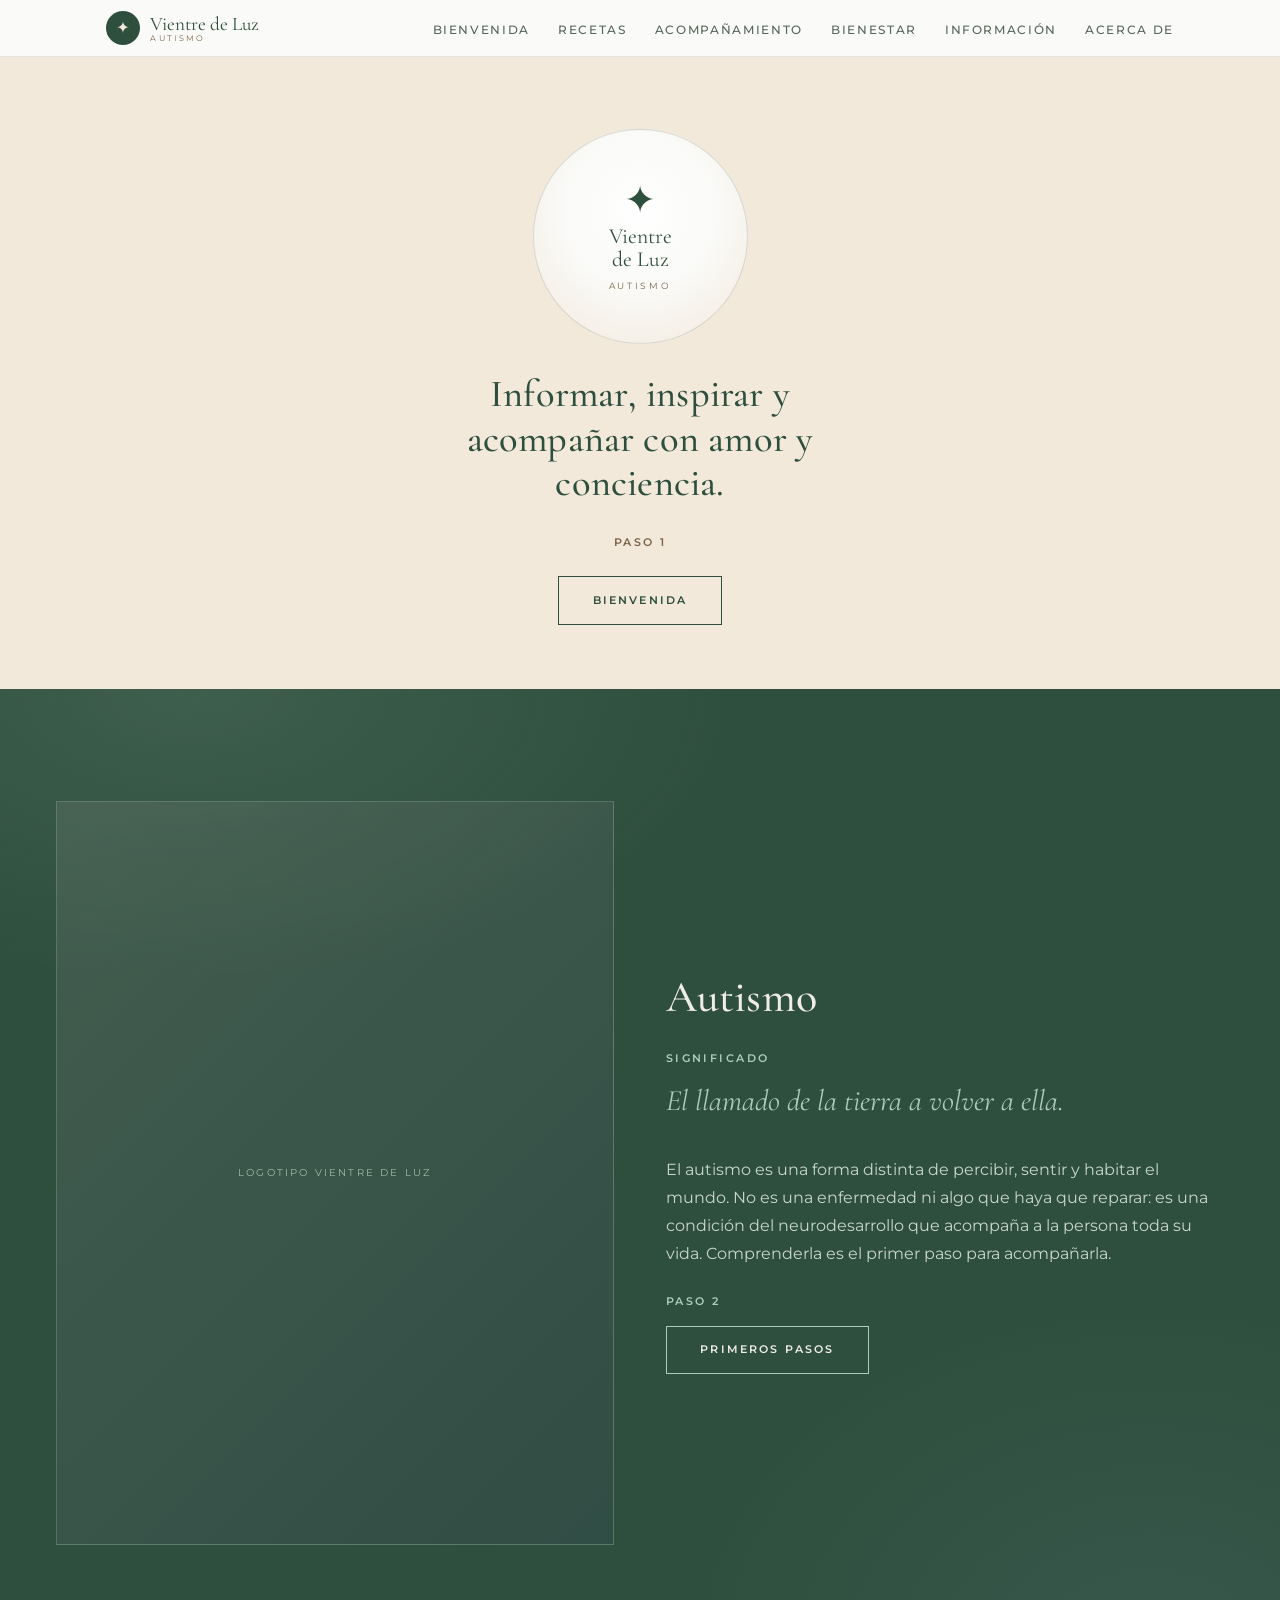
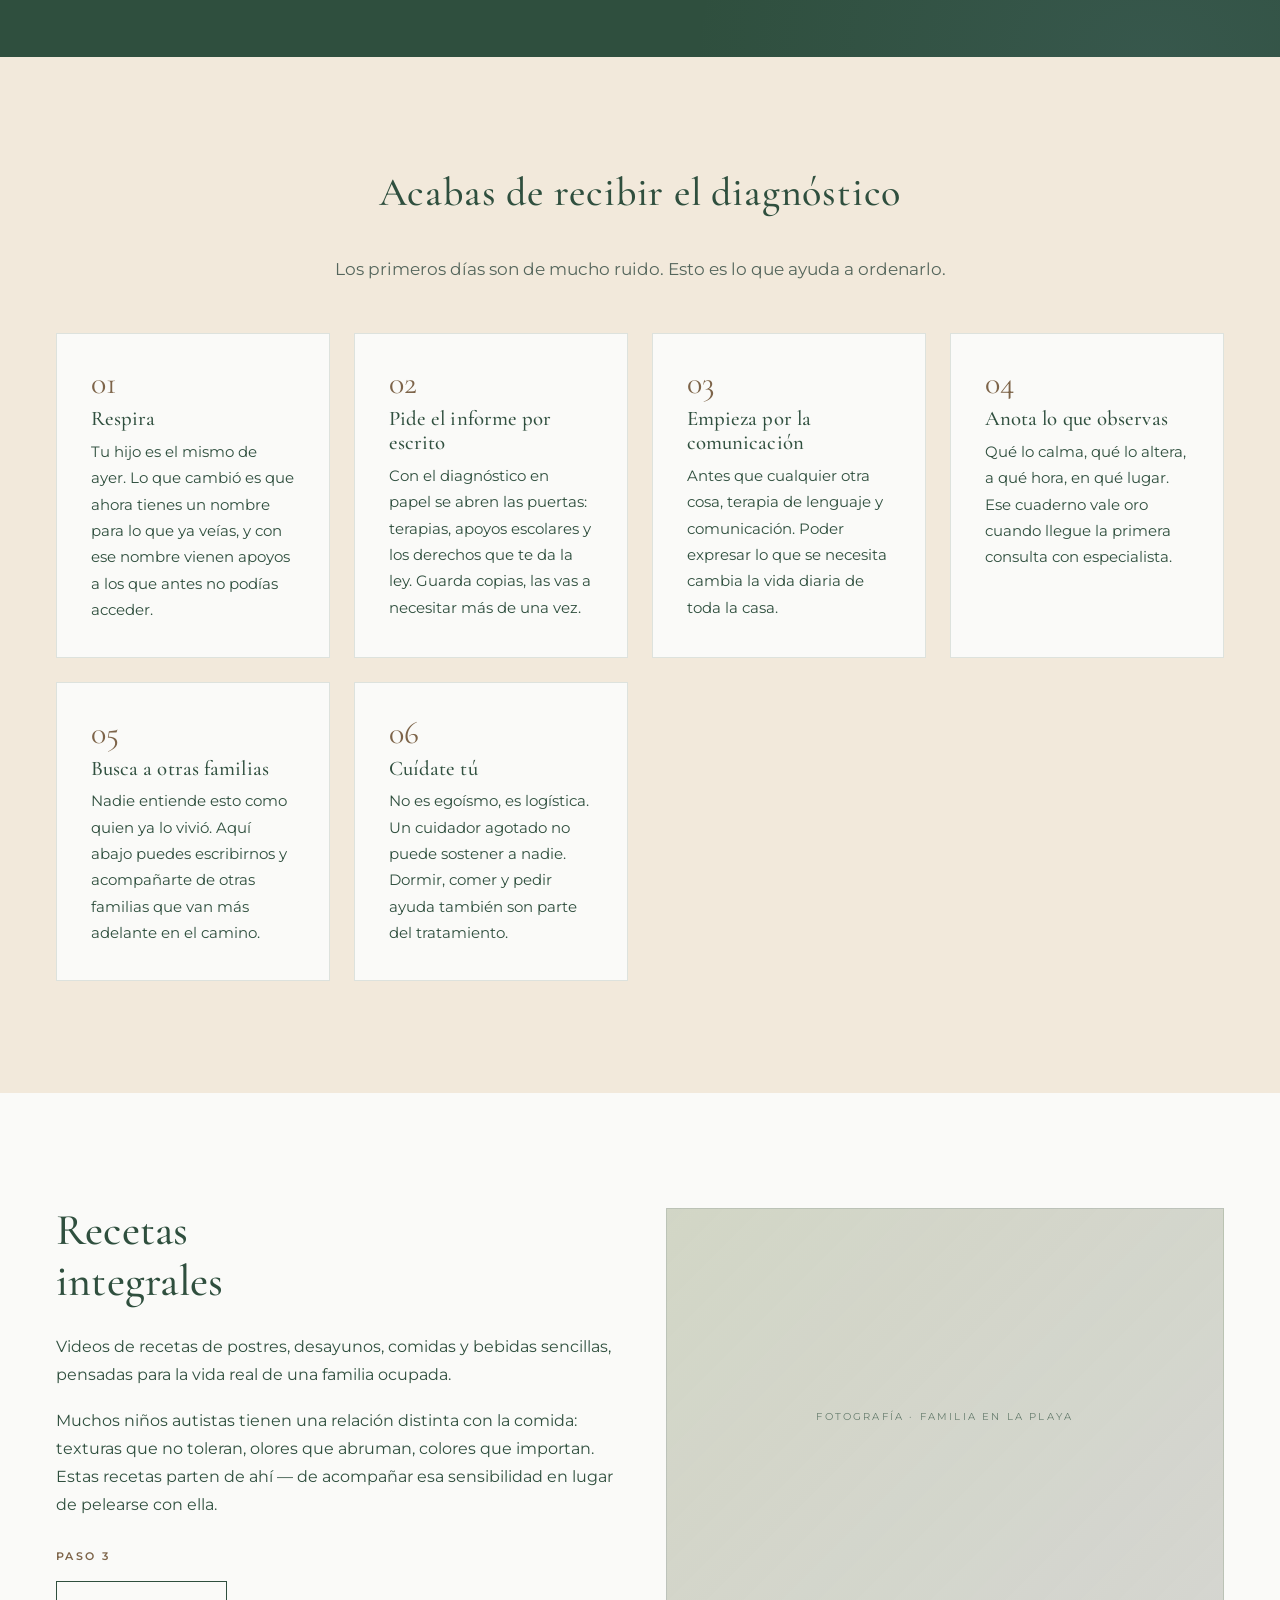
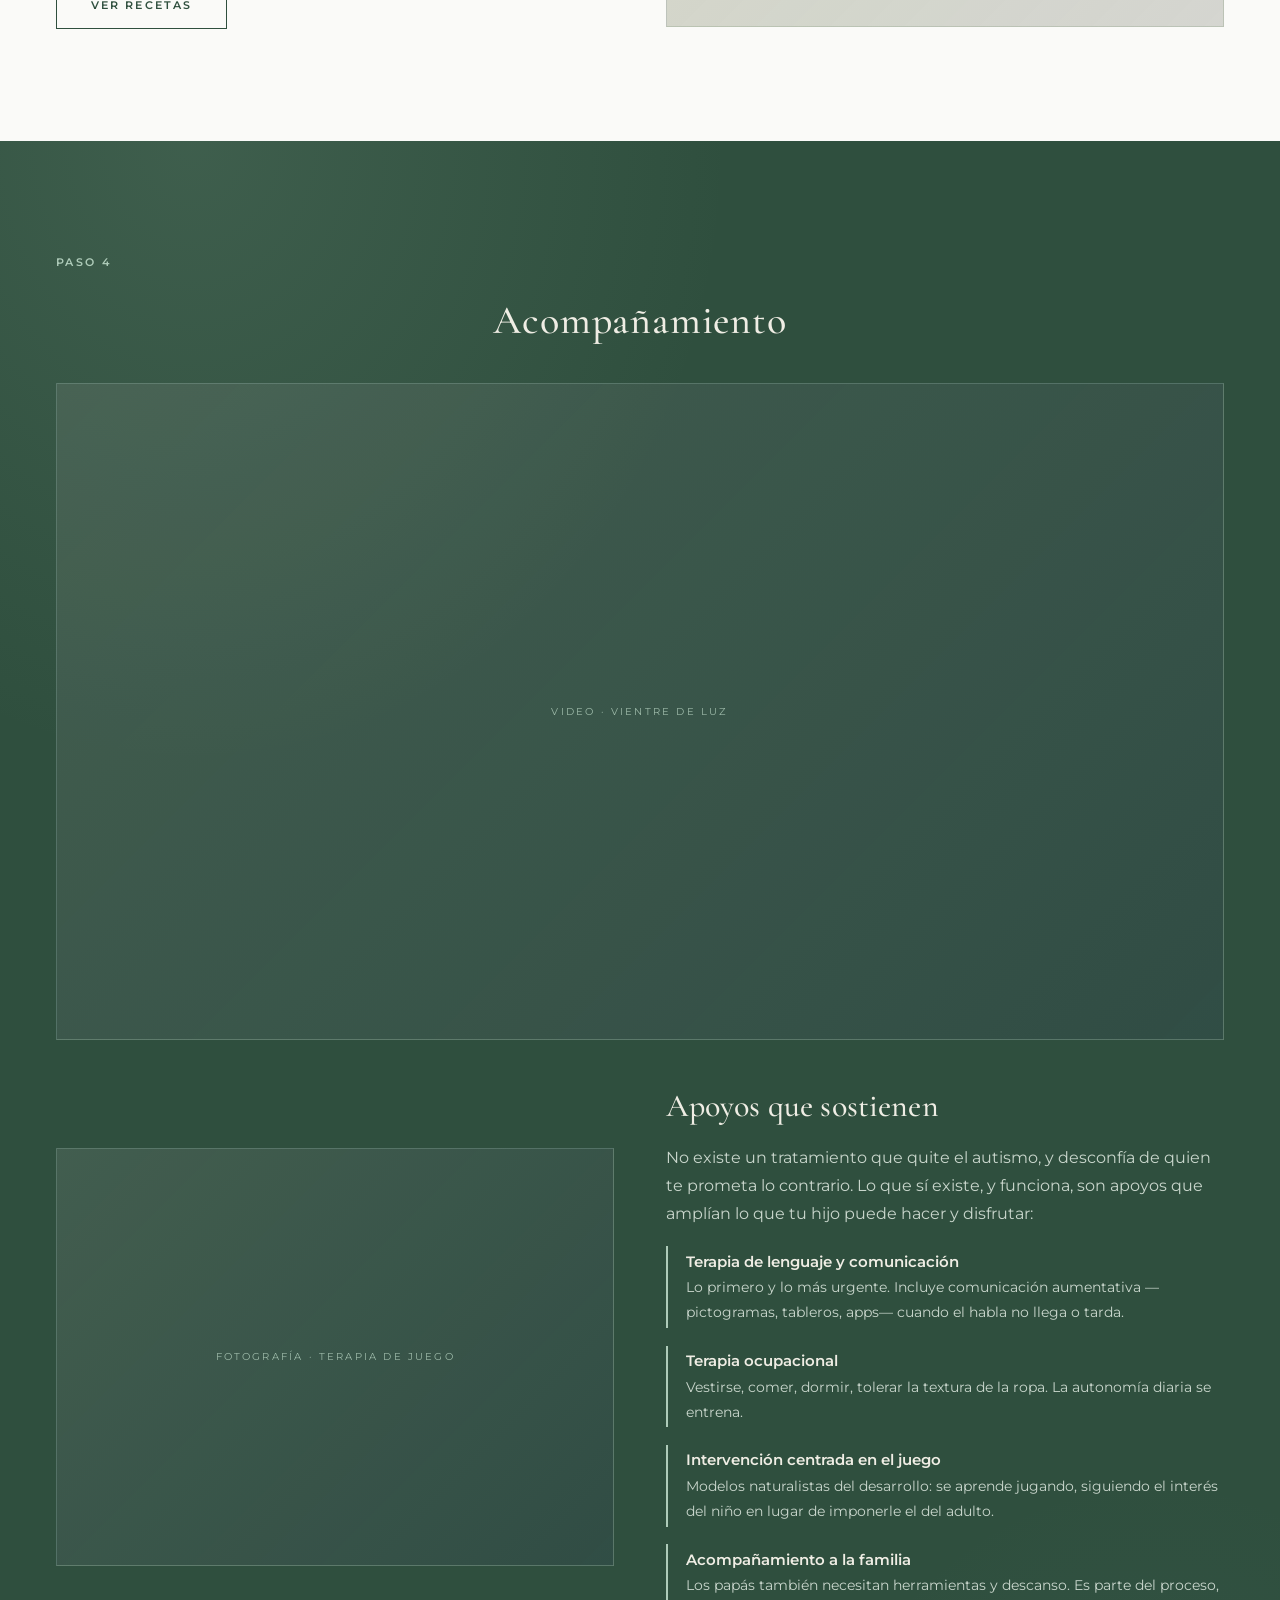
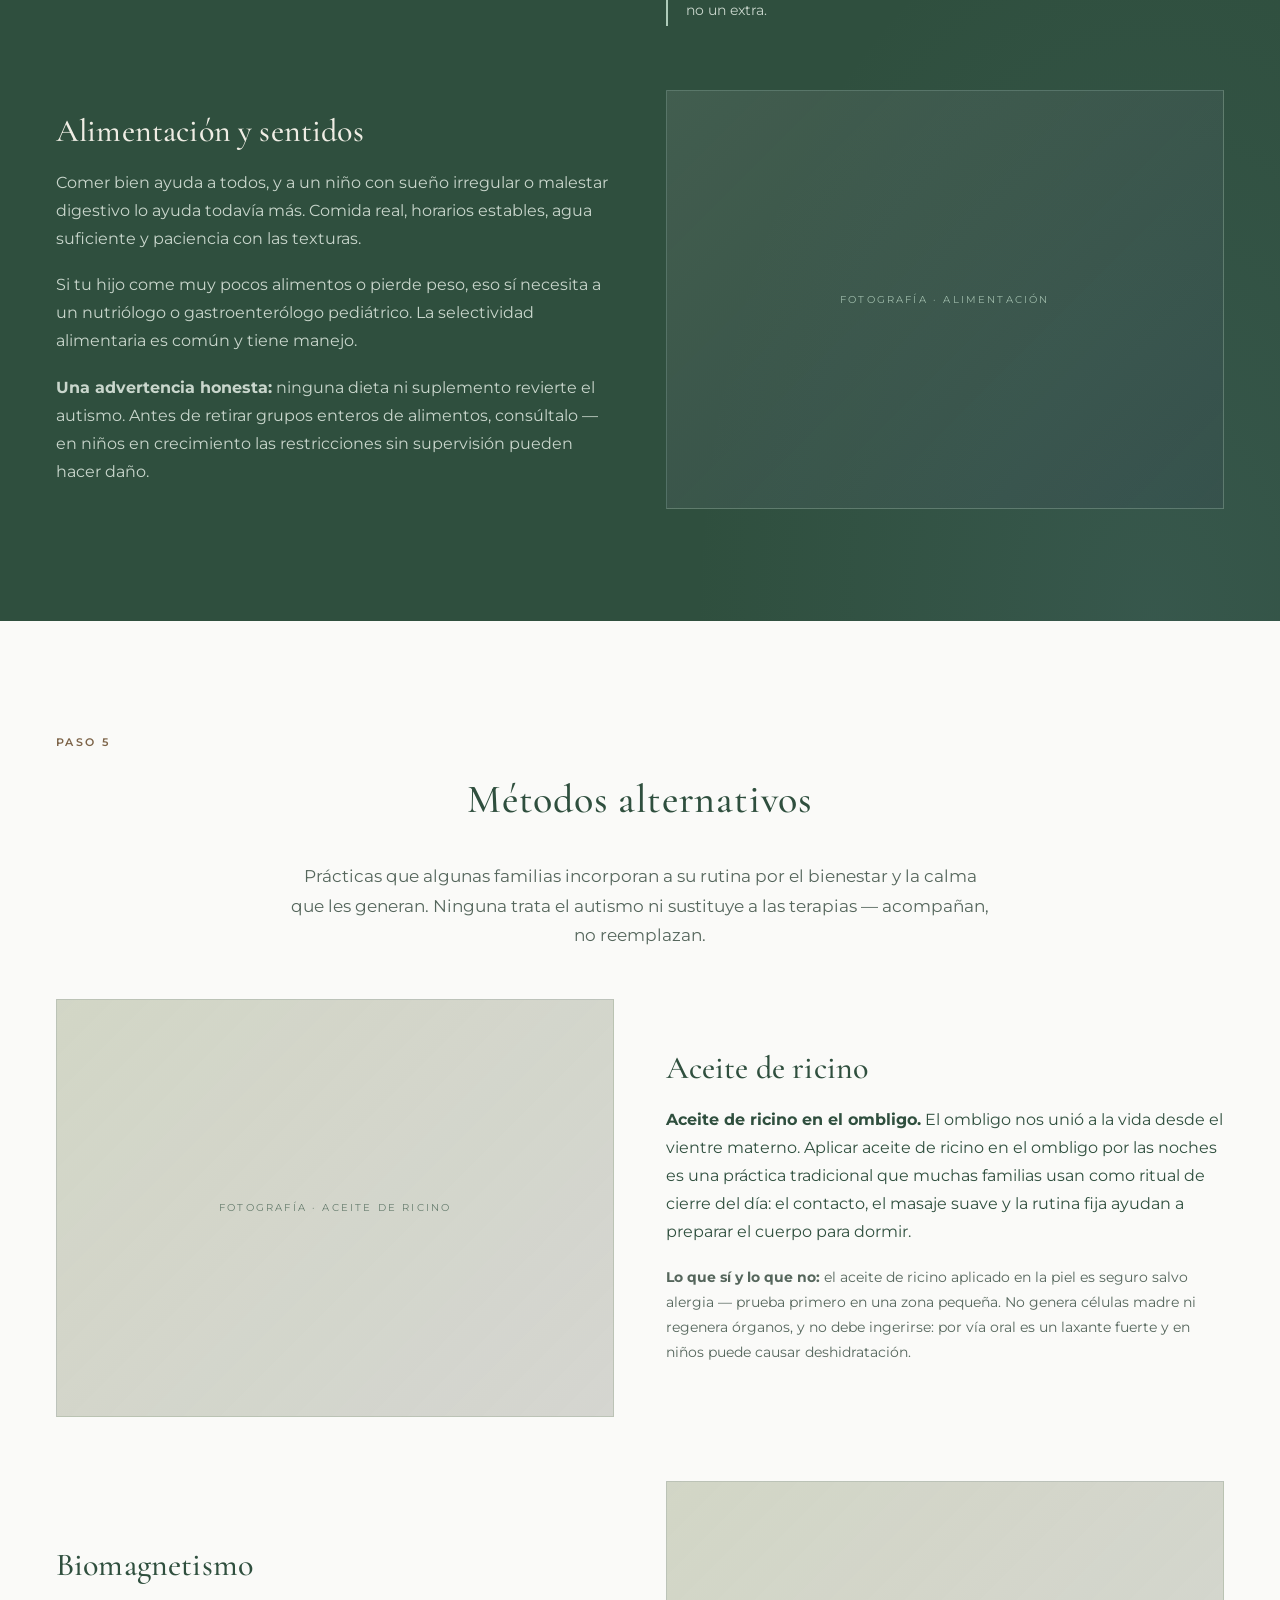
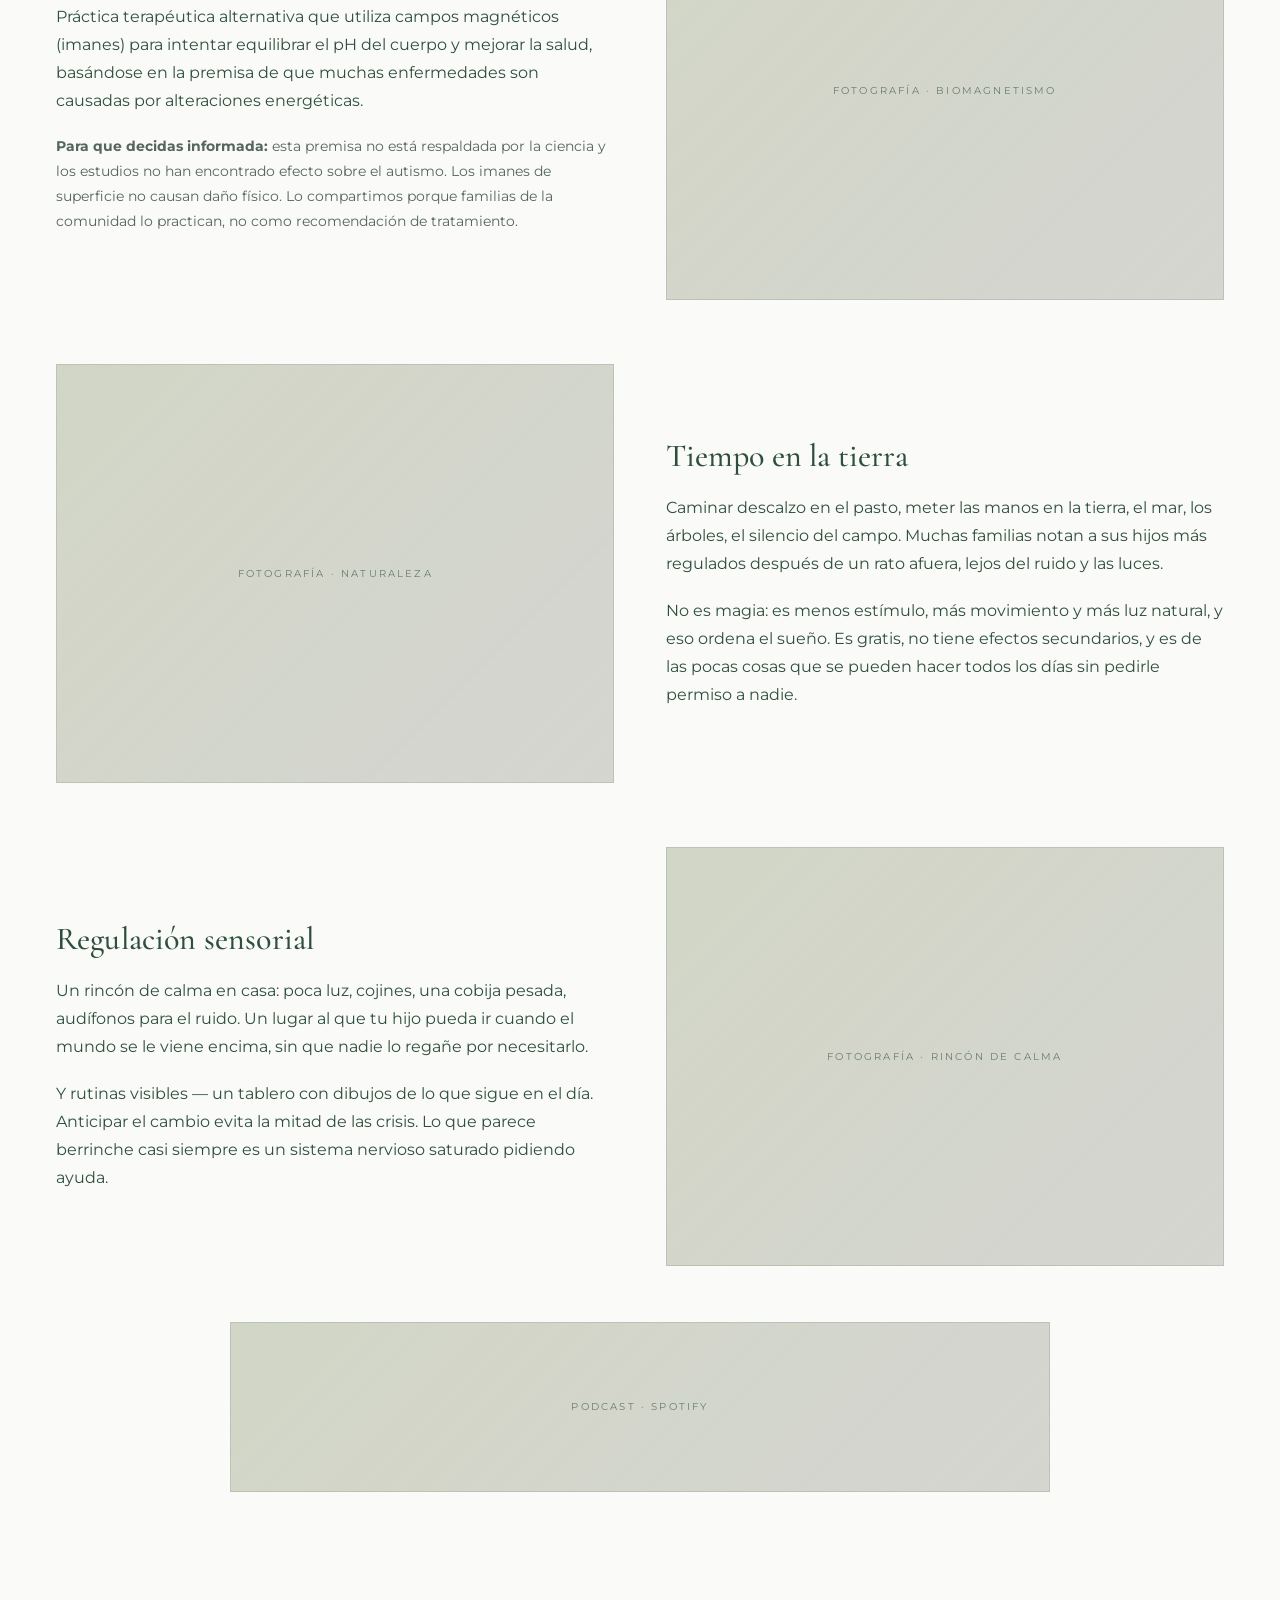
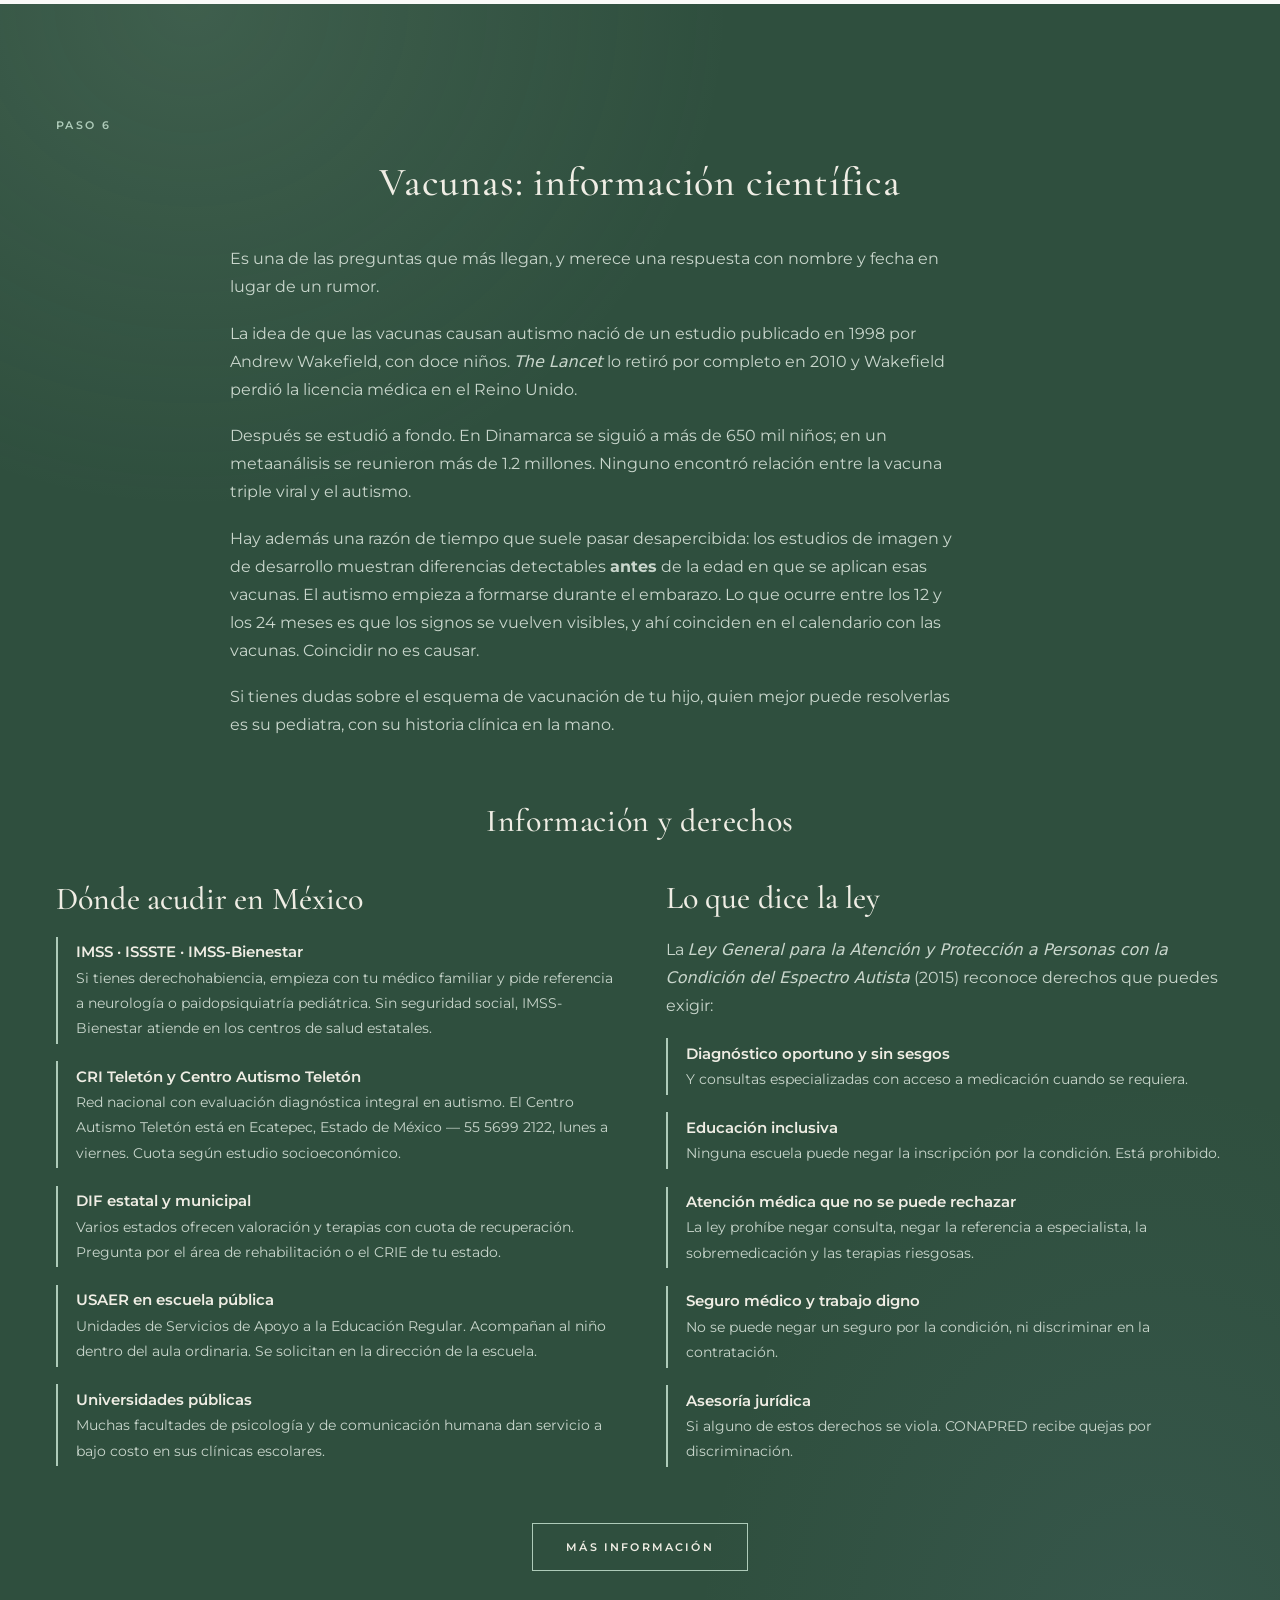
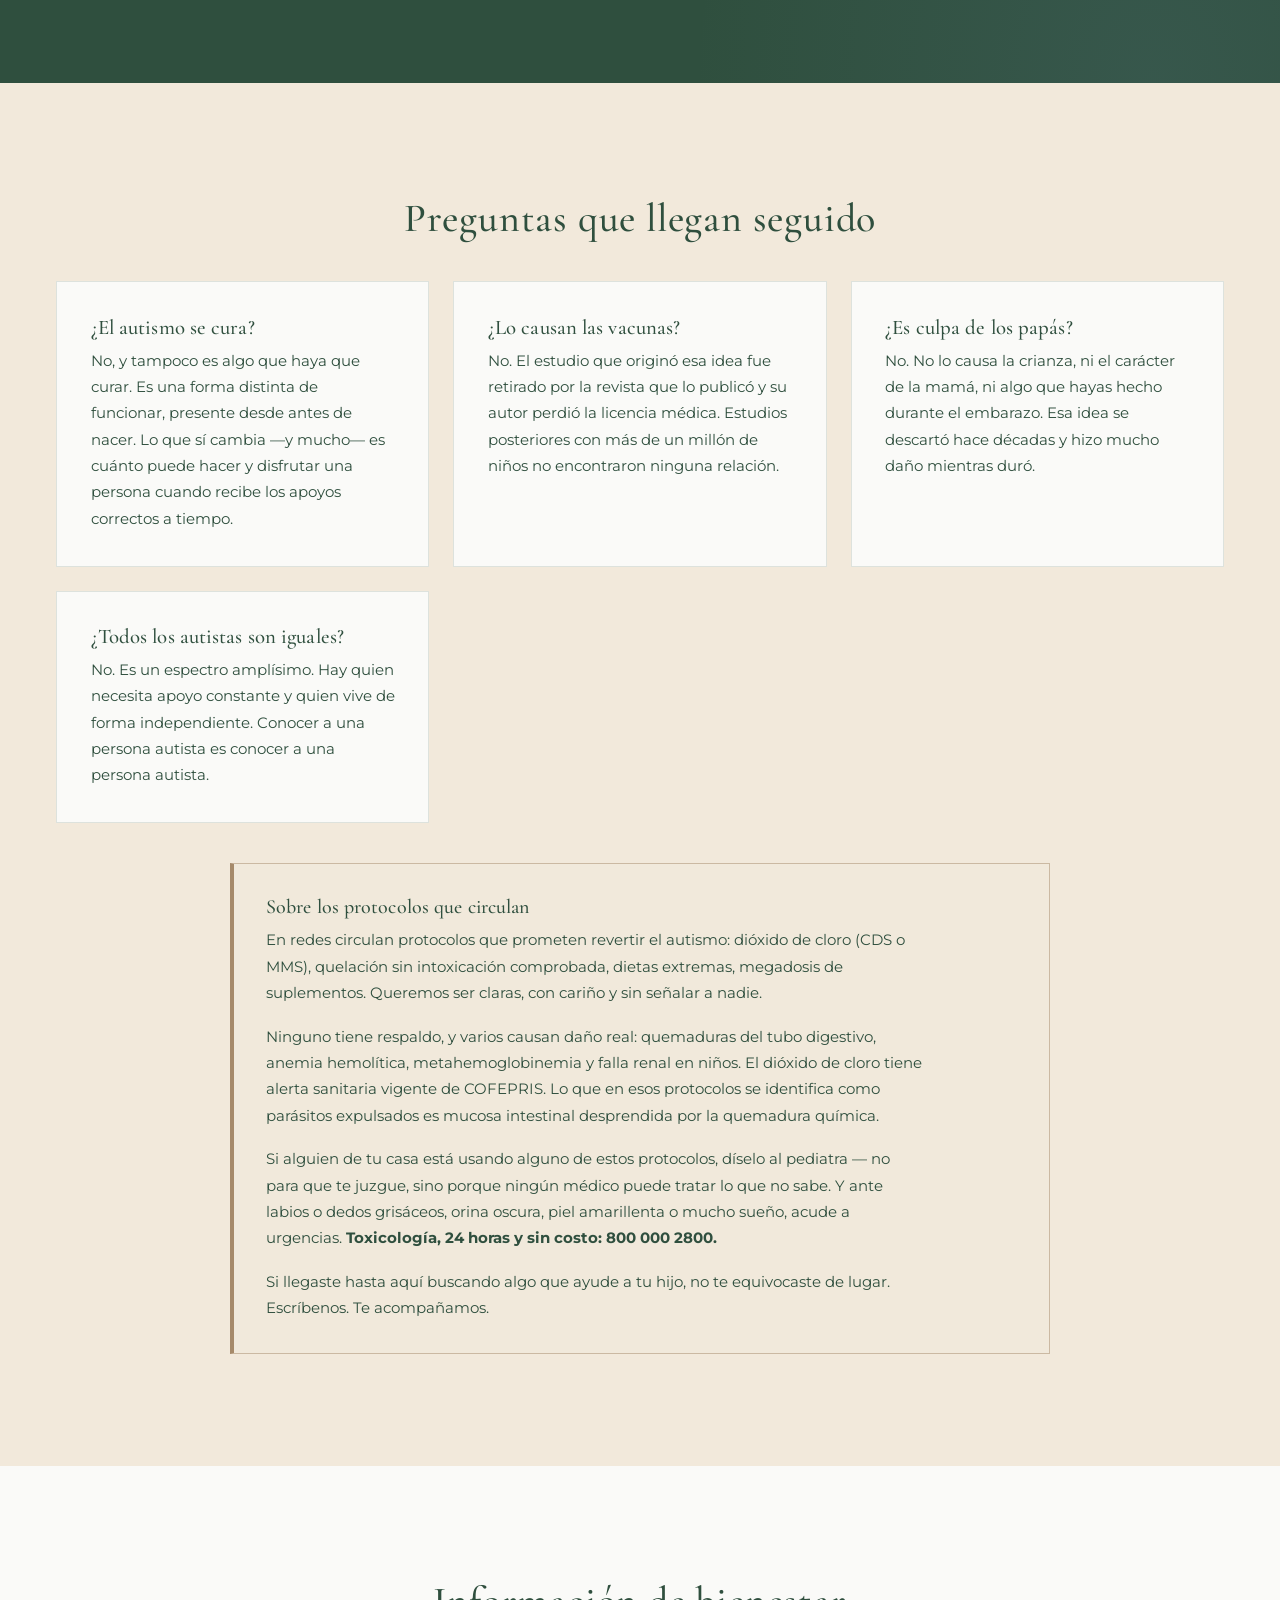
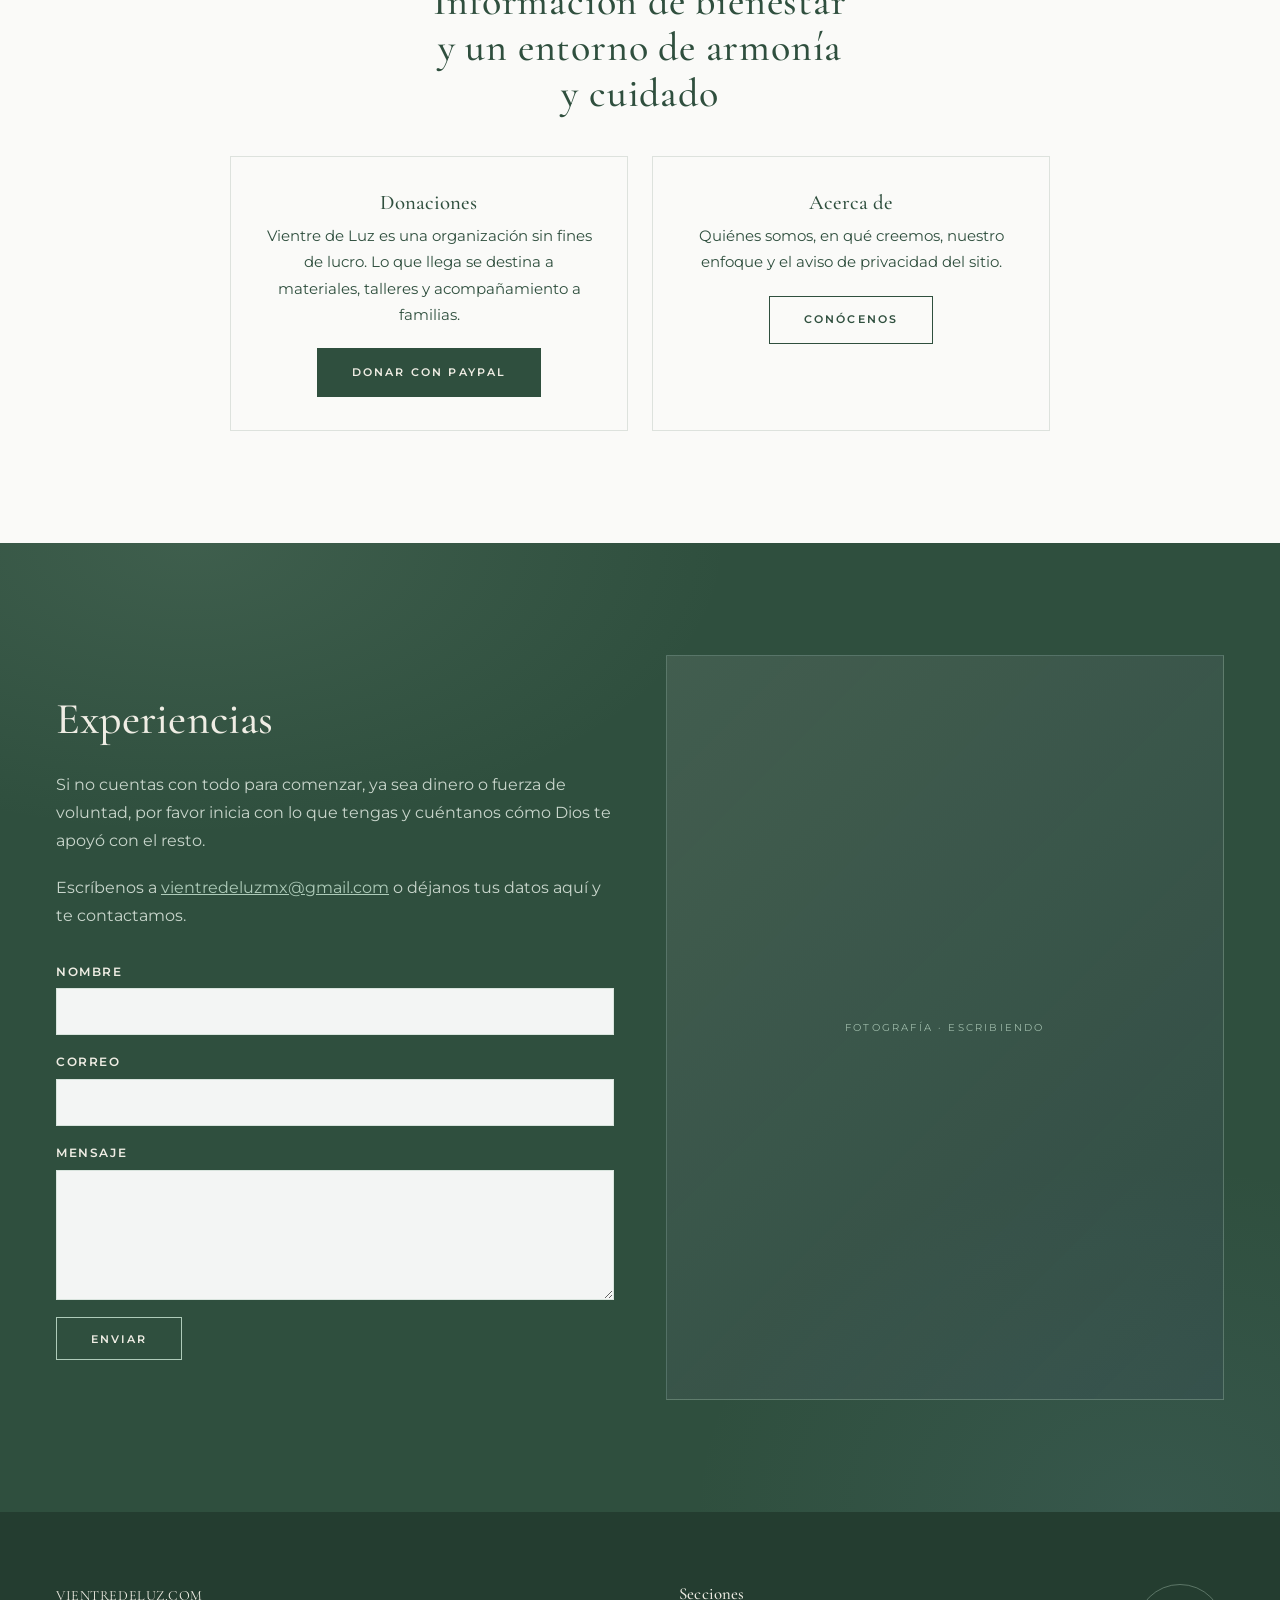
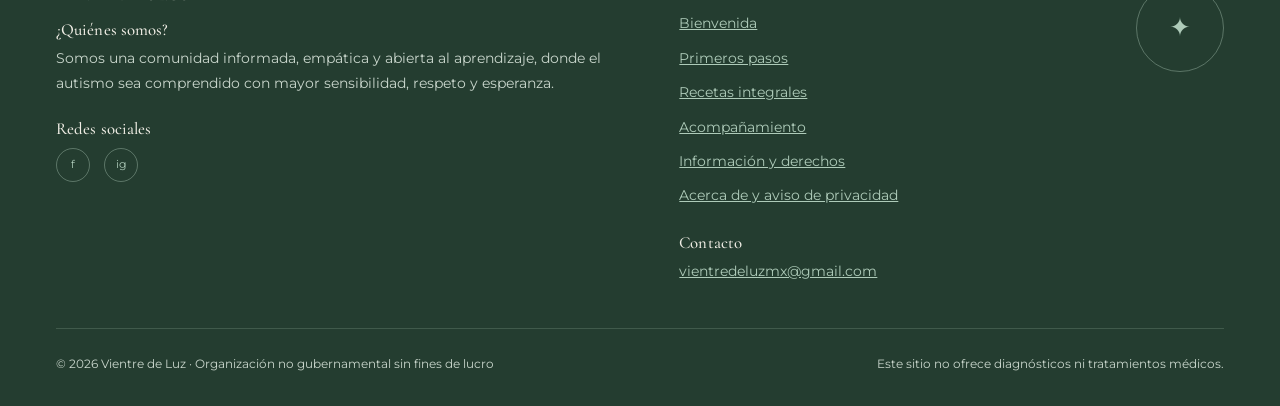
==== commit e8ac51ab: "Reescribir el sitio replicando el diseño del PDF original de Canva Deja de ser un archivo único y pa" ====
--- a/index.html
+++ b/index.html
@@ -1,740 +1,518 @@
 <!DOCTYPE html>
 <html lang="es-MX">
 <head>
-<meta charset="UTF-8">
-<meta name="viewport" content="width=device-width, initial-scale=1">
-<title>Vientre de Luz — Acompañamiento para familias con autismo</title>
-<meta name="description" content="Organización dedicada a la concientización y el acompañamiento de familias que viven con autismo en México. Información clara, rutas de atención y comunidad.">
-<meta property="og:title" content="Vientre de Luz — Acompañamiento para familias con autismo">
-<meta property="og:description" content="Información clara, rutas de atención y comunidad para familias que viven con autismo en México.">
+<meta charset="utf-8">
+<meta name="viewport" content="width=device-width,initial-scale=1">
+<title>Vientre de Luz — Autismo, acompañamiento y comunidad</title>
+<meta name="description" content="Organización sin fines de lucro dedicada a la concientización, el acompañamiento y la difusión de información sobre el autismo, desde una visión humana y natural.">
+<meta name="theme-color" content="#2F4F3E">
+
 <meta property="og:type" content="website">
 <meta property="og:locale" content="es_MX">
+<meta property="og:site_name" content="Vientre de Luz">
+<meta property="og:title" content="Vientre de Luz — Autismo, acompañamiento y comunidad">
+<meta property="og:description" content="El llamado de la tierra a volver a ella. Información, acompañamiento y comunidad para familias que viven con el autismo.">
+<meta property="og:url" content="https://vientredeluz.com/">
+
 <link rel="preconnect" href="https://fonts.googleapis.com">
 <link rel="preconnect" href="https://fonts.gstatic.com" crossorigin>
 <link href="https://fonts.googleapis.com/css2?family=Cormorant+Garamond:ital,wght@0,400;0,500;0,600;1,400&family=Montserrat:wght@400;500;600&display=swap" rel="stylesheet">
-<style>
-:root{
-  --verde-bosque:#2F4F3E;
-  --verde-profundo:#243D30;
-  --verde-salvia:#8FAE9A;
-  --salvia-clara:#AECBB9;
-  --azul-tierra:#6C8FAA;
-  --azul-oscuro:#4A6B85;
-  --arena-clara:#F2E9DB;
-  --tierra-suave:#A68A6A;
-  --tierra-oscura:#7D6449;
-  --blanco-natural:#FAFAF8;
-  --texto:#243D30;
-  --texto-suave:#4F6257;
-  --borde:#E2DDD2;
-  --display:'Cormorant Garamond',Georgia,serif;
-  --texto-fuente:'Montserrat',system-ui,-apple-system,sans-serif;
-  --radio:14px;
-  --ancho:1120px;
-}
-
-*,*::before,*::after{box-sizing:border-box}
-html{scroll-behavior:smooth;-webkit-text-size-adjust:100%}
-@media (prefers-reduced-motion:reduce){
-  html{scroll-behavior:auto}
-  *,*::before,*::after{animation-duration:.001ms!important;transition-duration:.001ms!important}
-}
-body{
-  margin:0;
-  font-family:var(--texto-fuente);
-  font-size:1.0625rem;
-  line-height:1.75;
-  color:var(--texto);
-  background:var(--blanco-natural);
-}
-img{max-width:100%;height:auto;display:block}
-a{color:var(--azul-oscuro)}
-a:hover{color:var(--verde-bosque)}
-:focus-visible{outline:3px solid var(--azul-tierra);outline-offset:3px;border-radius:4px}
-
-h1,h2,h3,h4{font-family:var(--display);font-weight:600;line-height:1.2;letter-spacing:.01em;margin:0 0 .5em}
-h1{font-size:clamp(2.6rem,6vw,4.2rem);font-weight:500}
-h2{font-size:clamp(2rem,4vw,2.9rem);font-weight:500}
-h3{font-family:var(--texto-fuente);font-size:1.0625rem;font-weight:600;letter-spacing:.02em;line-height:1.4}
-p{margin:0 0 1.1em;max-width:68ch}
-
-.contenedor{width:100%;max-width:var(--ancho);margin-inline:auto;padding-inline:clamp(1.25rem,5vw,2.5rem)}
-.seccion{padding-block:clamp(3.5rem,9vw,6.5rem)}
-.seccion--arena{background:var(--arena-clara)}
-.seccion--bosque{background:var(--verde-bosque);color:#EFF3EF}
-.seccion--bosque h2,.seccion--bosque h3{color:#fff}
-.seccion--bosque p{color:#D8E2DA}
-
-.etiqueta{
-  font-size:.75rem;font-weight:600;letter-spacing:.18em;text-transform:uppercase;
-  color:var(--tierra-oscura);margin:0 0 .9rem;display:block;
-}
-.seccion--bosque .etiqueta{color:var(--salvia-clara)}
-.entrada{max-width:60ch;margin-bottom:2.75rem}
-.entrada p{font-size:1.125rem;color:var(--texto-suave)}
-.seccion--bosque .entrada p{color:#CBD8CE}
-
-/* ---------- Saltar al contenido ---------- */
-.saltar{
-  position:absolute;left:-9999px;top:0;z-index:200;
-  background:var(--verde-bosque);color:#fff;padding:.9rem 1.4rem;
-  border-radius:0 0 var(--radio) 0;font-weight:600;text-decoration:none;
-}
-.saltar:focus{left:0}
-.sr{position:absolute;width:1px;height:1px;overflow:hidden;clip:rect(0 0 0 0);white-space:nowrap}
-
-/* ---------- Encabezado ---------- */
-.sitio-header{
-  position:sticky;top:0;z-index:100;
-  background:rgba(250,250,248,.94);
-  backdrop-filter:blur(10px);
-  border-bottom:1px solid var(--borde);
-}
-.header-fila{position:relative;display:flex;align-items:center;justify-content:space-between;gap:1.5rem;min-height:74px}
-.marca{display:flex;align-items:center;gap:.8rem;text-decoration:none;color:var(--verde-bosque)}
-.marca__sello{
-  width:44px;height:44px;border-radius:50%;flex-shrink:0;
-  background:var(--verde-bosque);color:var(--arena-clara);
-  display:grid;place-items:center;font-family:var(--display);font-size:1.3rem;
-  border:2px solid var(--verde-bosque);box-shadow:inset 0 0 0 2px var(--blanco-natural);
-}
-.marca__texto{display:flex;flex-direction:column;line-height:1.1}
-.marca__nombre{font-family:var(--display);font-size:1.4rem;font-weight:600}
-.marca__lema{
-  display:none;white-space:nowrap;
-  font-family:var(--display);font-style:italic;font-size:.88rem;
-  color:var(--tierra-oscura);line-height:1.25;margin-top:.1rem;
-}
-.marca__sub{font-size:.62rem;letter-spacing:.24em;text-transform:uppercase;color:var(--tierra-oscura);font-weight:600}
-/* El lema completo solo aparece cuando cabe en un renglón sin apretar el menú.
-   Abajo de 1180px vuelve el "AUTISMO" corto. */
-@media (min-width:1180px){
-  .marca__lema{display:block}
-  .marca__sub{display:none}
-}
-
-.nav-principal ul{display:flex;gap:1.9rem;list-style:none;margin:0;padding:0}
-.nav-principal a{
-  text-decoration:none;color:var(--verde-bosque);font-size:.875rem;font-weight:500;
-  padding:.4rem 0;border-bottom:2px solid transparent;transition:border-color .2s;
-  white-space:nowrap;
-}
-.nav-principal a:hover,.nav-principal a:focus-visible{border-bottom-color:var(--verde-salvia)}
-.menu-btn{display:none;background:none;border:0;padding:.5rem;cursor:pointer;color:var(--verde-bosque)}
-.menu-btn svg{width:26px;height:26px;stroke:currentColor;fill:none;stroke-width:2;stroke-linecap:round}
-@media (max-width:900px){
-  .menu-btn{display:block}
-  .header-fila > .boton{display:none}
-  .nav-principal{
-    position:absolute;left:0;right:0;top:100%;
-    background:var(--blanco-natural);border-bottom:1px solid var(--borde);
-    padding:.5rem clamp(1.25rem,5vw,2.5rem) 1.5rem;
-  }
-  .nav-principal[hidden]{display:none}
-  .nav-principal ul{flex-direction:column;gap:0}
-  .nav-principal a{display:block;padding:.85rem 0;border-bottom:1px solid var(--borde);font-size:1rem}
-  .nav-principal li:last-child a{border-bottom:0}
-}
-
-/* ---------- Botones ---------- */
-.boton{
-  display:inline-block;font-family:var(--texto-fuente);font-size:.9rem;font-weight:600;
-  letter-spacing:.04em;text-decoration:none;padding:.95rem 2rem;border-radius:100px;
-  border:2px solid transparent;cursor:pointer;transition:background-color .2s,color .2s,border-color .2s;
-}
-.boton--principal{background:var(--verde-bosque);color:var(--blanco-natural);border-color:var(--verde-bosque)}
-.boton--principal:hover{background:var(--verde-profundo);color:#fff}
-.boton--linea{background:transparent;color:var(--verde-bosque);border-color:var(--verde-bosque)}
-.boton--linea:hover{background:var(--verde-bosque);color:var(--blanco-natural)}
-.boton--claro{background:var(--arena-clara);color:var(--verde-bosque);border-color:var(--arena-clara)}
-.boton--claro:hover{background:#fff;color:var(--verde-profundo)}
-.botones{display:flex;flex-wrap:wrap;gap:1rem;margin-top:2rem}
-
-/* ---------- Hero ---------- */
-.hero{
-  background:
-    radial-gradient(120% 90% at 82% 12%, rgba(143,174,154,.30) 0%, rgba(143,174,154,0) 58%),
-    radial-gradient(100% 80% at 8% 92%, rgba(242,233,219,.85) 0%, rgba(242,233,219,0) 62%),
-    var(--blanco-natural);
-  padding-block:clamp(4rem,11vw,8rem);
-  border-bottom:1px solid var(--borde);
-}
-.hero__contenido{max-width:44ch}
-.hero h1{color:var(--verde-bosque);margin-bottom:.35em}
-/* Sin uso hoy: el lema pasó al encabezado. Se conserva por si vuelve al hero. */
-.hero__lema{
-  font-family:var(--display);font-style:italic;font-size:clamp(1.3rem,2.6vw,1.7rem);
-  color:var(--tierra-oscura);margin-bottom:1.6rem;line-height:1.45;
-}
-.hero p{font-size:1.15rem;color:var(--texto-suave)}
-.hero__regla{width:64px;height:2px;background:var(--tierra-suave);border:0;margin:0 0 1.6rem}
-
-/* ---------- Primeros pasos ---------- */
-.pasos{list-style:none;margin:0;padding:0;display:grid;gap:1.25rem}
-@media (min-width:720px){.pasos{grid-template-columns:repeat(2,1fr)}}
-.paso{
-  background:var(--blanco-natural);border:1px solid var(--borde);border-radius:var(--radio);
-  padding:1.9rem;display:flex;gap:1.25rem;align-items:flex-start;
-}
-.paso__num{
-  flex-shrink:0;width:38px;height:38px;border-radius:50%;
-  background:var(--verde-bosque);color:var(--arena-clara);
-  display:grid;place-items:center;font-family:var(--display);font-size:1.25rem;font-weight:600;
-}
-.paso h3{margin-bottom:.35rem;color:var(--verde-bosque)}
-.paso p{font-size:.95rem;color:var(--texto-suave);margin:0}
-
-/* ---------- Tarjetas ---------- */
-.rejilla{display:grid;gap:1.25rem}
-@media (min-width:760px){.rejilla--3{grid-template-columns:repeat(3,1fr)}.rejilla--2{grid-template-columns:repeat(2,1fr)}}
-.tarjeta{
-  background:var(--blanco-natural);border:1px solid var(--borde);border-radius:var(--radio);
-  padding:1.9rem;
-}
-.seccion--arena .tarjeta{background:#fff;border-color:#E6DECF}
-.tarjeta h3{color:var(--verde-bosque);margin-bottom:.5rem}
-.seccion--bosque .tarjeta{background:rgba(255,255,255,.07);border-color:rgba(255,255,255,.18)}
-.seccion--bosque .tarjeta h3{color:#fff}
-.seccion--bosque .tarjeta p{color:#CBD8CE}
-.tarjeta p{font-size:.95rem;color:var(--texto-suave);margin-bottom:.7rem}
-.tarjeta p:last-child{margin-bottom:0}
-.tarjeta__icono{
-  width:44px;height:44px;border-radius:50%;display:grid;place-items:center;
-  margin-bottom:1.1rem;background:var(--arena-clara);
-}
-.seccion--arena .tarjeta__icono{background:var(--arena-clara)}
-.tarjeta__icono svg{width:22px;height:22px;stroke:var(--verde-bosque);fill:none;stroke-width:1.6;stroke-linecap:round;stroke-linejoin:round}
-
-/* ---------- Rutas de atención ---------- */
-.ruta{
-  border-top:1px solid var(--borde);padding-block:1.9rem;
-  display:grid;gap:.5rem 2.5rem;
-}
-@media (min-width:820px){.ruta{grid-template-columns:15rem 1fr}}
-.ruta:last-child{border-bottom:1px solid var(--borde)}
-.ruta h3{color:var(--verde-bosque);font-size:1.05rem;margin:0}
-.ruta__quien{font-size:.8rem;color:var(--tierra-oscura);font-weight:600;letter-spacing:.04em;margin-top:.25rem}
-.ruta p{margin:0 0 .6rem;font-size:.97rem;color:var(--texto-suave)}
-.ruta p:last-child{margin-bottom:0}
-.ruta__dato{font-size:.88rem;color:var(--verde-bosque);font-weight:500}
-
-/* ---------- Cita ---------- */
-.cita{
-  font-family:var(--display);font-size:clamp(1.5rem,3.4vw,2.15rem);font-style:italic;
-  line-height:1.45;max-width:24ch;margin:0;color:#fff;
-}
-.cita__pie{
-  font-family:var(--texto-fuente);font-style:normal;font-size:.8rem;font-weight:600;
-  letter-spacing:.16em;text-transform:uppercase;color:var(--salvia-clara);
-  display:block;margin-top:1.5rem;
-}
-
-/* ---------- Aviso / precaución ---------- */
-.aviso{
-  border-left:4px solid var(--tierra-suave);
-  background:var(--arena-clara);
-  border-radius:0 var(--radio) var(--radio) 0;
-  padding:1.75rem 1.9rem;
-}
-.aviso h3{color:var(--verde-bosque);margin-bottom:.5rem}
-.aviso p{font-size:.97rem;color:var(--texto-suave);margin-bottom:.8rem}
-.aviso p:last-child{margin-bottom:0}
-.aviso ul{margin:0 0 .8rem;padding-left:1.2rem;font-size:.97rem;color:var(--texto-suave)}
-.aviso li{margin-bottom:.4rem}
-
-/* ---------- Mitos ---------- */
-.mito{border-top:1px solid var(--borde);padding-block:1.6rem}
-.mito:last-of-type{border-bottom:1px solid var(--borde)}
-.mito__falso,.mito__real{display:flex;gap:.85rem;align-items:baseline}
-.mito__falso{margin-bottom:.55rem}
-.mito__tag{
-  flex-shrink:0;font-size:.66rem;font-weight:600;letter-spacing:.12em;text-transform:uppercase;
-  padding:.2rem .6rem;border-radius:100px;min-width:5.4rem;text-align:center;
-}
-.mito__tag--f{background:#F0E0D8;color:#8A4A32}
-.mito__tag--v{background:var(--verde-bosque);color:var(--arena-clara)}
-.mito__falso p,.mito__real p{margin:0;font-size:.98rem}
-.mito__falso p{color:var(--texto-suave)}
-.mito__real p{color:var(--texto)}
-
-/* ---------- Contacto ---------- */
-.contacto-caja{
-  background:var(--verde-bosque);color:#EFF3EF;border-radius:var(--radio);
-  padding:clamp(2.25rem,5vw,3.5rem);
-}
-.contacto-caja h2{color:#fff;margin-bottom:.4em}
-.contacto-caja p{color:#CBD8CE}
-.campo{display:block;margin-bottom:1.15rem}
-.campo span{display:block;font-size:.82rem;font-weight:600;letter-spacing:.04em;margin-bottom:.4rem;color:#DCE5DE}
-.campo input,.campo textarea,.campo select{
-  width:100%;font-family:inherit;font-size:1rem;color:var(--texto);
-  padding:.8rem 1rem;border:2px solid transparent;border-radius:10px;background:var(--blanco-natural);
-}
-.campo textarea{min-height:130px;resize:vertical}
-.campo input:focus,.campo textarea:focus,.campo select:focus{outline:none;border-color:var(--verde-salvia)}
-.form-nota{font-size:.82rem;color:#B9C9BE;margin:.4rem 0 0}
-.contacto-rejilla{display:grid;gap:2.5rem}
-@media (min-width:860px){.contacto-rejilla{grid-template-columns:1fr 1fr;gap:3.5rem}}
-.contacto-lista{list-style:none;margin:1.5rem 0 0;padding:0}
-.contacto-lista li{margin-bottom:1.1rem;font-size:.97rem}
-.contacto-lista strong{display:block;font-size:.74rem;letter-spacing:.14em;text-transform:uppercase;color:var(--salvia-clara);font-weight:600;margin-bottom:.15rem}
-.contacto-lista a{color:#fff}
-
-/* ---------- Pie ---------- */
-.sitio-footer{background:var(--verde-profundo);color:#B9C9BE;padding-block:3.25rem;font-size:.9rem}
-.footer-fila{display:flex;flex-wrap:wrap;gap:2rem;justify-content:space-between;align-items:flex-start}
-.sitio-footer a{color:#DCE5DE}
-.footer-legal{max-width:52ch;font-size:.82rem;line-height:1.65;color:#96A99C}
-.footer-marca{font-family:var(--display);font-size:1.5rem;color:#fff;margin:0 0 .3rem}
-.footer-nav{list-style:none;margin:0;padding:0;display:grid;gap:.55rem}
-.footer-base{border-top:1px solid rgba(255,255,255,.14);margin-top:2.5rem;padding-top:1.5rem;font-size:.8rem;color:#A3B5A9}
-</style>
+<link rel="stylesheet" href="styles.css">
 </head>
 <body>
 
 <a class="saltar" href="#contenido">Saltar al contenido</a>
 
-<header class="sitio-header">
-  <div class="contenedor header-fila">
-    <a class="marca" href="#inicio">
-      <span class="marca__sello" aria-hidden="true">✦</span>
-      <span class="marca__texto">
-        <span class="marca__nombre">Vientre de Luz</span>
-        <span class="marca__lema">El llamado de la tierra a volver a ella</span>
-        <span class="marca__sub">Autismo</span>
-      </span>
+<!-- ====================== CABECERA ====================== -->
+<header class="cabecera">
+  <div class="cabecera-fila">
+    <a class="marca" href="index.html">
+      <span class="marca-sello" aria-hidden="true">✦</span>
+      <span class="marca-texto">Vientre de Luz<small>Autismo</small></span>
     </a>
-    <nav class="nav-principal" id="nav-principal" aria-label="Navegación principal">
+    <button class="nav-boton" id="navBoton" aria-expanded="false" aria-controls="navMenu">Menú</button>
+    <nav class="nav" id="navMenu" aria-label="Principal">
       <ul>
-        <li><a href="#empezar">Primeros pasos</a></li>
-        <li><a href="#entender">Entender</a></li>
-        <li><a href="#rutas">Dónde acudir</a></li>
-        <li><a href="#derechos">Derechos</a></li>
-        <li><a href="#comunidad">Comunidad</a></li>
-        <li><a href="#contacto">Contacto</a></li>
+        <li><a href="#bienvenida">Bienvenida</a></li>
+        <li><a href="recetas.html">Recetas</a></li>
+        <li><a href="#acompanamiento">Acompañamiento</a></li>
+        <li><a href="#bienestar">Bienestar</a></li>
+        <li><a href="#informacion">Información</a></li>
+        <li><a href="acerca.html">Acerca de</a></li>
       </ul>
     </nav>
-    <a class="boton boton--principal" href="#contacto">Escríbenos</a>
-    <button class="menu-btn" type="button" id="menu-btn" aria-expanded="false" aria-controls="nav-principal">
-      <span class="sr">Menú</span>
-      <svg viewBox="0 0 24 24" aria-hidden="true"><path d="M4 7h16M4 12h16M4 17h16"/></svg>
-    </button>
   </div>
 </header>
 
 <main id="contenido">
 
-<!-- ================= HERO ================= -->
-<section class="hero" id="inicio">
+<!-- ====================== PORTADA · PASO 1 ====================== -->
+<section class="portada" id="bienvenida">
+  <!-- Sustituir este bloque por el logo real en SVG -->
+  <div class="portada-sello">
+    <div>
+      <div class="glifo" aria-hidden="true">✦</div>
+      <div class="nombre">Vientre<br>de Luz</div>
+      <div class="sub">Autismo</div>
+    </div>
+  </div>
+
+  <h1>Informar, inspirar y acompañar con amor y conciencia.</h1>
+
+  <span class="paso">Paso 1</span>
+  <a class="boton" href="#significado">Bienvenida</a>
+</section>
+
+<!-- ====================== SIGNIFICADO · PASO 2 ====================== -->
+<section class="seccion oscura" id="significado">
+  <div class="contenedor fila">
+    <div class="fila-media">
+      <div class="marco alto"><span>Logotipo Vientre de Luz</span></div>
+    </div>
+    <div>
+      <h2>Autismo</h2>
+      <p class="paso" style="margin-bottom:.75rem">Significado</p>
+      <p class="lema">El llamado de la tierra a volver a ella.</p>
+      <p>El autismo es una forma distinta de percibir, sentir y habitar el mundo. No es una enfermedad
+         ni algo que haya que reparar: es una condición del neurodesarrollo que acompaña a la persona
+         toda su vida. Comprenderla es el primer paso para acompañarla.</p>
+      <p style="margin-top:1.5rem">
+        <span class="paso" style="margin-bottom:.9rem">Paso 2</span>
+        <a class="boton" href="#primeros-pasos">Primeros pasos</a>
+      </p>
+    </div>
+  </div>
+</section>
+
+<!-- ====================== PRIMEROS PASOS ====================== -->
+<section class="seccion arena" id="primeros-pasos">
   <div class="contenedor">
-    <div class="hero__contenido">
-      <hr class="hero__regla">
-      <h1>No caminas sola</h1>
-      <p>Somos una comunidad de familias que viven con el autismo. Aquí encuentras información clara, rutas reales de atención en México y personas que ya recorrieron este camino.</p>
-      <div class="botones">
-        <a class="boton boton--principal" href="#empezar">Acabo de recibir un diagnóstico</a>
-        <a class="boton boton--linea" href="#comunidad">Quiero acompañamiento</a>
-      </div>
-    </div>
-  </div>
-</section>
-
-<!-- ================= PRIMEROS PASOS ================= -->
-<section class="seccion" id="empezar">
+    <h2 class="titulo-seccion">Acabas de recibir el diagnóstico</h2>
+    <p class="entradilla centro" style="max-width:62ch;margin:0 auto 3rem;text-align:center">
+      Los primeros días son de mucho ruido. Esto es lo que ayuda a ordenarlo.
+    </p>
+
+    <div class="rejilla rejilla-3">
+      <article class="tarjeta">
+        <span class="tarjeta-num">01</span>
+        <h3>Respira</h3>
+        <p>Tu hijo es el mismo de ayer. Lo que cambió es que ahora tienes un nombre para lo que ya veías,
+           y con ese nombre vienen apoyos a los que antes no podías acceder.</p>
+      </article>
+      <article class="tarjeta">
+        <span class="tarjeta-num">02</span>
+        <h3>Pide el informe por escrito</h3>
+        <p>Con el diagnóstico en papel se abren las puertas: terapias, apoyos escolares y los derechos
+           que te da la ley. Guarda copias, las vas a necesitar más de una vez.</p>
+      </article>
+      <article class="tarjeta">
+        <span class="tarjeta-num">03</span>
+        <h3>Empieza por la comunicación</h3>
+        <p>Antes que cualquier otra cosa, terapia de lenguaje y comunicación. Poder expresar lo que
+           se necesita cambia la vida diaria de toda la casa.</p>
+      </article>
+      <article class="tarjeta">
+        <span class="tarjeta-num">04</span>
+        <h3>Anota lo que observas</h3>
+        <p>Qué lo calma, qué lo altera, a qué hora, en qué lugar. Ese cuaderno vale oro cuando
+           llegue la primera consulta con especialista.</p>
+      </article>
+      <article class="tarjeta">
+        <span class="tarjeta-num">05</span>
+        <h3>Busca a otras familias</h3>
+        <p>Nadie entiende esto como quien ya lo vivió. Aquí abajo puedes escribirnos y
+           acompañarte de otras familias que van más adelante en el camino.</p>
+      </article>
+      <article class="tarjeta">
+        <span class="tarjeta-num">06</span>
+        <h3>Cuídate tú</h3>
+        <p>No es egoísmo, es logística. Un cuidador agotado no puede sostener a nadie.
+           Dormir, comer y pedir ayuda también son parte del tratamiento.</p>
+      </article>
+    </div>
+  </div>
+</section>
+
+<!-- ====================== RECETAS · PASO 3 ====================== -->
+<section class="seccion clara" id="recetas">
+  <div class="contenedor fila">
+    <div>
+      <h2>Recetas<br>integrales</h2>
+      <p>Videos de recetas de postres, desayunos, comidas y bebidas sencillas, pensadas para
+         la vida real de una familia ocupada.</p>
+      <p>Muchos niños autistas tienen una relación distinta con la comida: texturas que no toleran,
+         olores que abruman, colores que importan. Estas recetas parten de ahí — de acompañar
+         esa sensibilidad en lugar de pelearse con ella.</p>
+      <p style="margin-top:1.75rem">
+        <span class="paso" style="margin-bottom:.9rem">Paso 3</span>
+        <a class="boton" href="recetas.html">Ver recetas</a>
+      </p>
+    </div>
+    <div class="fila-media">
+      <div class="marco"><span>Fotografía · familia en la playa</span></div>
+    </div>
+  </div>
+</section>
+
+<!-- ====================== ACOMPAÑAMIENTO · PASO 4 ====================== -->
+<section class="seccion oscura" id="acompanamiento">
   <div class="contenedor">
-    <div class="entrada">
-      <span class="etiqueta">Primeros pasos</span>
-      <h2>Lo primero, respira</h2>
-      <p>El diagnóstico no cambió a tu hijo o hija: es la misma persona que era ayer. Lo que cambia es que ahora tienes un nombre para lo que observabas, y con ese nombre se abren puertas de apoyo. Esto es lo que suele ayudar en los primeros meses.</p>
-    </div>
-
-    <ol class="pasos">
-      <li class="paso">
-        <span class="paso__num" aria-hidden="true">1</span>
-        <div>
-          <h3>Consigue una valoración completa</h3>
-          <p>Un diagnóstico sólido lo hace un equipo: neurología o paidopsiquiatría infantil, más valoración de lenguaje y terapia ocupacional. Pide que te expliquen el perfil de tu hijo, no solo la etiqueta: en qué es fuerte, qué le cuesta, qué apoyos necesita.</p>
+    <span class="paso">Paso 4</span>
+    <h2 class="titulo-seccion">Acompañamiento</h2>
+
+    <div class="marco ancho" style="margin-bottom:3rem">
+      <span>Video · Vientre de Luz</span>
+    </div>
+
+    <div class="fila">
+      <div class="fila-media">
+        <div class="marco"><span>Fotografía · terapia de juego</span></div>
+      </div>
+      <div>
+        <h3>Apoyos que sostienen</h3>
+        <p>No existe un tratamiento que quite el autismo, y desconfía de quien te prometa lo contrario.
+           Lo que sí existe, y funciona, son apoyos que amplían lo que tu hijo puede hacer y disfrutar:</p>
+        <ul class="recursos">
+          <li><strong>Terapia de lenguaje y comunicación</strong>
+              <span>Lo primero y lo más urgente. Incluye comunicación aumentativa —pictogramas, tableros,
+                    apps— cuando el habla no llega o tarda.</span></li>
+          <li><strong>Terapia ocupacional</strong>
+              <span>Vestirse, comer, dormir, tolerar la textura de la ropa. La autonomía diaria se entrena.</span></li>
+          <li><strong>Intervención centrada en el juego</strong>
+              <span>Modelos naturalistas del desarrollo: se aprende jugando, siguiendo el interés del niño
+                    en lugar de imponerle el del adulto.</span></li>
+          <li><strong>Acompañamiento a la familia</strong>
+              <span>Los papás también necesitan herramientas y descanso. Es parte del proceso, no un extra.</span></li>
+        </ul>
+      </div>
+    </div>
+
+    <div class="fila invertida" style="margin-top:clamp(2.5rem,5vw,4rem)">
+      <div class="fila-media">
+        <div class="marco"><span>Fotografía · alimentación</span></div>
+      </div>
+      <div>
+        <h3>Alimentación y sentidos</h3>
+        <p>Comer bien ayuda a todos, y a un niño con sueño irregular o malestar digestivo lo ayuda
+           todavía más. Comida real, horarios estables, agua suficiente y paciencia con las texturas.</p>
+        <p>Si tu hijo come muy pocos alimentos o pierde peso, eso sí necesita a un nutriólogo o
+           gastroenterólogo pediátrico. La selectividad alimentaria es común y tiene manejo.</p>
+        <p><strong>Una advertencia honesta:</strong> ninguna dieta ni suplemento revierte el autismo.
+           Antes de retirar grupos enteros de alimentos, consúltalo — en niños en crecimiento las
+           restricciones sin supervisión pueden hacer daño.</p>
+      </div>
+    </div>
+  </div>
+</section>
+
+<!-- ====================== MÉTODOS ALTERNATIVOS · PASO 5 ====================== -->
+<section class="seccion clara" id="bienestar">
+  <div class="contenedor">
+    <span class="paso">Paso 5</span>
+    <h2 class="titulo-seccion">Métodos alternativos</h2>
+    <p class="entradilla" style="max-width:64ch;margin:0 auto 3rem;text-align:center">
+      Prácticas que algunas familias incorporan a su rutina por el bienestar y la calma que
+      les generan. Ninguna trata el autismo ni sustituye a las terapias — acompañan, no reemplazan.
+    </p>
+
+    <div class="fila">
+      <div class="fila-media">
+        <div class="marco"><span>Fotografía · aceite de ricino</span></div>
+      </div>
+      <div>
+        <h3>Aceite de ricino</h3>
+        <p><strong>Aceite de ricino en el ombligo.</strong> El ombligo nos unió a la vida desde el
+           vientre materno. Aplicar aceite de ricino en el ombligo por las noches es una práctica
+           tradicional que muchas familias usan como ritual de cierre del día: el contacto, el masaje
+           suave y la rutina fija ayudan a preparar el cuerpo para dormir.</p>
+        <p class="entradilla" style="font-size:.9rem"><strong>Lo que sí y lo que no:</strong> el aceite
+           de ricino aplicado en la piel es seguro salvo alergia — prueba primero en una zona pequeña.
+           No genera células madre ni regenera órganos, y no debe ingerirse: por vía oral es un
+           laxante fuerte y en niños puede causar deshidratación.</p>
+      </div>
+    </div>
+
+    <div class="fila invertida">
+      <div class="fila-media">
+        <div class="marco"><span>Fotografía · biomagnetismo</span></div>
+      </div>
+      <div>
+        <h3>Biomagnetismo</h3>
+        <p>Práctica terapéutica alternativa que utiliza campos magnéticos (imanes) para intentar
+           equilibrar el pH del cuerpo y mejorar la salud, basándose en la premisa de que muchas
+           enfermedades son causadas por alteraciones energéticas.</p>
+        <p class="entradilla" style="font-size:.9rem"><strong>Para que decidas informada:</strong>
+           esta premisa no está respaldada por la ciencia y los estudios no han encontrado efecto
+           sobre el autismo. Los imanes de superficie no causan daño físico. Lo compartimos porque
+           familias de la comunidad lo practican, no como recomendación de tratamiento.</p>
+      </div>
+    </div>
+
+    <div class="fila">
+      <div class="fila-media">
+        <div class="marco"><span>Fotografía · naturaleza</span></div>
+      </div>
+      <div>
+        <h3>Tiempo en la tierra</h3>
+        <p>Caminar descalzo en el pasto, meter las manos en la tierra, el mar, los árboles, el silencio
+           del campo. Muchas familias notan a sus hijos más regulados después de un rato afuera,
+           lejos del ruido y las luces.</p>
+        <p>No es magia: es menos estímulo, más movimiento y más luz natural, y eso ordena el sueño.
+           Es gratis, no tiene efectos secundarios, y es de las pocas cosas que se pueden hacer
+           todos los días sin pedirle permiso a nadie.</p>
+      </div>
+    </div>
+
+    <div class="fila invertida">
+      <div class="fila-media">
+        <div class="marco"><span>Fotografía · rincón de calma</span></div>
+      </div>
+      <div>
+        <h3>Regulación sensorial</h3>
+        <p>Un rincón de calma en casa: poca luz, cojines, una cobija pesada, audífonos para el ruido.
+           Un lugar al que tu hijo pueda ir cuando el mundo se le viene encima, sin que nadie lo regañe
+           por necesitarlo.</p>
+        <p>Y rutinas visibles — un tablero con dibujos de lo que sigue en el día. Anticipar el cambio
+           evita la mitad de las crisis. Lo que parece berrinche casi siempre es un sistema nervioso
+           saturado pidiendo ayuda.</p>
+      </div>
+    </div>
+
+    <!-- Podcast · sustituir por el <iframe> de Spotify -->
+    <div class="marco ancho estrecho" style="margin-top:clamp(2.5rem,5vw,3.5rem);aspect-ratio:auto;min-height:170px">
+      <span>Podcast · Spotify</span>
+    </div>
+  </div>
+</section>
+
+<!-- ====================== INFORMACIÓN Y DERECHOS · PASO 6 ====================== -->
+<section class="seccion oscura" id="informacion">
+  <div class="contenedor">
+    <span class="paso">Paso 6</span>
+    <h2 class="titulo-seccion">Vacunas: información científica</h2>
+
+    <div class="estrecho" style="margin-bottom:clamp(2.5rem,5vw,4rem)">
+      <p>Es una de las preguntas que más llegan, y merece una respuesta con nombre y fecha
+         en lugar de un rumor.</p>
+      <p>La idea de que las vacunas causan autismo nació de un estudio publicado en 1998 por
+         Andrew Wakefield, con doce niños. <em>The Lancet</em> lo retiró por completo en 2010 y
+         Wakefield perdió la licencia médica en el Reino Unido.</p>
+      <p>Después se estudió a fondo. En Dinamarca se siguió a más de 650 mil niños; en un
+         metaanálisis se reunieron más de 1.2 millones. Ninguno encontró relación entre la vacuna
+         triple viral y el autismo.</p>
+      <p>Hay además una razón de tiempo que suele pasar desapercibida: los estudios de imagen y de
+         desarrollo muestran diferencias detectables <strong>antes</strong> de la edad en que se
+         aplican esas vacunas. El autismo empieza a formarse durante el embarazo. Lo que ocurre entre
+         los 12 y los 24 meses es que los signos se vuelven visibles, y ahí coinciden en el calendario
+         con las vacunas. Coincidir no es causar.</p>
+      <p>Si tienes dudas sobre el esquema de vacunación de tu hijo, quien mejor puede resolverlas es
+         su pediatra, con su historia clínica en la mano.</p>
+    </div>
+
+    <h3 class="titulo-seccion" style="font-size:clamp(1.4rem,3vw,2rem)">Información y derechos</h3>
+
+    <div class="fila" style="margin-bottom:clamp(2.5rem,5vw,3.5rem)">
+      <div>
+        <h3>Dónde acudir en México</h3>
+        <ul class="recursos">
+          <li><strong>IMSS · ISSSTE · IMSS-Bienestar</strong>
+              <span>Si tienes derechohabiencia, empieza con tu médico familiar y pide referencia a
+                    neurología o paidopsiquiatría pediátrica. Sin seguridad social, IMSS-Bienestar
+                    atiende en los centros de salud estatales.</span></li>
+          <li><strong>CRI Teletón y Centro Autismo Teletón</strong>
+              <span>Red nacional con evaluación diagnóstica integral en autismo. El Centro Autismo
+                    Teletón está en Ecatepec, Estado de México — 55 5699 2122, lunes a viernes.
+                    Cuota según estudio socioeconómico.</span></li>
+          <li><strong>DIF estatal y municipal</strong>
+              <span>Varios estados ofrecen valoración y terapias con cuota de recuperación.
+                    Pregunta por el área de rehabilitación o el CRIE de tu estado.</span></li>
+          <li><strong>USAER en escuela pública</strong>
+              <span>Unidades de Servicios de Apoyo a la Educación Regular. Acompañan al niño dentro
+                    del aula ordinaria. Se solicitan en la dirección de la escuela.</span></li>
+          <li><strong>Universidades públicas</strong>
+              <span>Muchas facultades de psicología y de comunicación humana dan servicio a bajo costo
+                    en sus clínicas escolares.</span></li>
+        </ul>
+      </div>
+      <div>
+        <h3>Lo que dice la ley</h3>
+        <p>La <em>Ley General para la Atención y Protección a Personas con la Condición del Espectro
+           Autista</em> (2015) reconoce derechos que puedes exigir:</p>
+        <ul class="recursos">
+          <li><strong>Diagnóstico oportuno y sin sesgos</strong>
+              <span>Y consultas especializadas con acceso a medicación cuando se requiera.</span></li>
+          <li><strong>Educación inclusiva</strong>
+              <span>Ninguna escuela puede negar la inscripción por la condición. Está prohibido.</span></li>
+          <li><strong>Atención médica que no se puede rechazar</strong>
+              <span>La ley prohíbe negar consulta, negar la referencia a especialista, la
+                    sobremedicación y las terapias riesgosas.</span></li>
+          <li><strong>Seguro médico y trabajo digno</strong>
+              <span>No se puede negar un seguro por la condición, ni discriminar en la contratación.</span></li>
+          <li><strong>Asesoría jurídica</strong>
+              <span>Si alguno de estos derechos se viola. CONAPRED recibe quejas por discriminación.</span></li>
+        </ul>
+      </div>
+    </div>
+
+    <div class="centro">
+      <a class="boton" href="acerca.html">Más información</a>
+    </div>
+  </div>
+</section>
+
+<!-- ====================== MITOS ====================== -->
+<section class="seccion arena" id="mitos">
+  <div class="contenedor">
+    <h2 class="titulo-seccion">Preguntas que llegan seguido</h2>
+
+    <div class="rejilla rejilla-2" style="margin-bottom:2.5rem">
+      <article class="tarjeta">
+        <h3>¿El autismo se cura?</h3>
+        <p>No, y tampoco es algo que haya que curar. Es una forma distinta de funcionar, presente desde
+           antes de nacer. Lo que sí cambia —y mucho— es cuánto puede hacer y disfrutar una persona
+           cuando recibe los apoyos correctos a tiempo.</p>
+      </article>
+      <article class="tarjeta">
+        <h3>¿Lo causan las vacunas?</h3>
+        <p>No. El estudio que originó esa idea fue retirado por la revista que lo publicó y su autor
+           perdió la licencia médica. Estudios posteriores con más de un millón de niños no
+           encontraron ninguna relación.</p>
+      </article>
+      <article class="tarjeta">
+        <h3>¿Es culpa de los papás?</h3>
+        <p>No. No lo causa la crianza, ni el carácter de la mamá, ni algo que hayas hecho durante el
+           embarazo. Esa idea se descartó hace décadas y hizo mucho daño mientras duró.</p>
+      </article>
+      <article class="tarjeta">
+        <h3>¿Todos los autistas son iguales?</h3>
+        <p>No. Es un espectro amplísimo. Hay quien necesita apoyo constante y quien vive de forma
+           independiente. Conocer a una persona autista es conocer a una persona autista.</p>
+      </article>
+    </div>
+
+    <div class="aviso estrecho">
+      <h3>Sobre los protocolos que circulan</h3>
+      <p>En redes circulan protocolos que prometen revertir el autismo: dióxido de cloro (CDS o MMS),
+         quelación sin intoxicación comprobada, dietas extremas, megadosis de suplementos.
+         Queremos ser claras, con cariño y sin señalar a nadie.</p>
+      <p>Ninguno tiene respaldo, y varios causan daño real: quemaduras del tubo digestivo, anemia
+         hemolítica, metahemoglobinemia y falla renal en niños. El dióxido de cloro tiene alerta
+         sanitaria vigente de COFEPRIS. Lo que en esos protocolos se identifica como parásitos
+         expulsados es mucosa intestinal desprendida por la quemadura química.</p>
+      <p>Si alguien de tu casa está usando alguno de estos protocolos, díselo al pediatra —
+         no para que te juzgue, sino porque ningún médico puede tratar lo que no sabe. Y ante
+         labios o dedos grisáceos, orina oscura, piel amarillenta o mucho sueño, acude a urgencias.
+         <strong>Toxicología, 24 horas y sin costo: 800 000 2800.</strong></p>
+      <p>Si llegaste hasta aquí buscando algo que ayude a tu hijo, no te equivocaste de lugar.
+         Escríbenos. Te acompañamos.</p>
+    </div>
+  </div>
+</section>
+
+<!-- ====================== BIENESTAR / DONACIONES / ACERCA DE ====================== -->
+<section class="seccion clara">
+  <div class="contenedor centro">
+    <h2 class="titulo-seccion" style="max-width:22ch;margin-inline:auto">
+      Información de bienestar y un entorno de armonía y cuidado
+    </h2>
+    <div class="rejilla rejilla-2 estrecho" style="margin-top:2.5rem">
+      <article class="tarjeta">
+        <h3>Donaciones</h3>
+        <p>Vientre de Luz es una organización sin fines de lucro. Lo que llega se destina a materiales,
+           talleres y acompañamiento a familias.</p>
+        <!-- Sustituir por el botón real de PayPal (paypal.me o el formulario de donaciones) -->
+        <p style="margin-top:1.25rem"><a class="boton boton-solido" href="#contacto">Donar con PayPal</a></p>
+      </article>
+      <article class="tarjeta">
+        <h3>Acerca de</h3>
+        <p>Quiénes somos, en qué creemos, nuestro enfoque y el aviso de privacidad del sitio.</p>
+        <p style="margin-top:1.25rem"><a class="boton" href="acerca.html">Conócenos</a></p>
+      </article>
+    </div>
+  </div>
+</section>
+
+<!-- ====================== EXPERIENCIAS / CONTACTO ====================== -->
+<section class="seccion oscura" id="contacto">
+  <div class="contenedor fila">
+    <div>
+      <h2>Experiencias</h2>
+      <p>Si no cuentas con todo para comenzar, ya sea dinero o fuerza de voluntad, por favor inicia
+         con lo que tengas y cuéntanos cómo Dios te apoyó con el resto.</p>
+      <p>Escríbenos a <a href="mailto:vientredeluzmx@gmail.com" style="color:var(--salvia-clara)">vientredeluzmx@gmail.com</a>
+         o déjanos tus datos aquí y te contactamos.</p>
+
+      <!-- Para activar: crea un formulario en formspree.io y pega tu ID -->
+      <form class="formulario" action="https://formspree.io/f/TU-ID-AQUI" method="POST" style="margin-top:2rem">
+        <div class="campo">
+          <label for="nombre">Nombre</label>
+          <input type="text" id="nombre" name="nombre" autocomplete="name" required>
         </div>
-      </li>
-      <li class="paso">
-        <span class="paso__num" aria-hidden="true">2</span>
-        <div>
-          <h3>Empieza los apoyos que sí tienen respaldo</h3>
-          <p>Los de mejor respaldo son la terapia de lenguaje y comunicación y las intervenciones naturalistas centradas en el desarrollo y el juego. La terapia ocupacional ayuda mucho con autonomía y vida diaria, aunque la evidencia del enfoque de integración sensorial es más limitada de lo que suele decirse. Entre más temprano, mejor — pero nunca es tarde, y el objetivo es que se comunique y esté a gusto, no que "parezca normal".</p>
+        <div class="campo">
+          <label for="correo">Correo</label>
+          <input type="email" id="correo" name="correo" autocomplete="email" required>
         </div>
-      </li>
-      <li class="paso">
-        <span class="paso__num" aria-hidden="true">3</span>
-        <div>
-          <h3>Habla con la escuela</h3>
-          <p>La ley obliga a las escuelas a inscribir y a hacer ajustes. Pide el apoyo de USAER si es escuela pública. Lleva por escrito qué necesita tu hijo: descansos sensoriales, instrucciones cortas, avisos anticipados de cambios.</p>
+        <div class="campo">
+          <label for="mensaje">Mensaje</label>
+          <textarea id="mensaje" name="mensaje" required></textarea>
         </div>
-      </li>
-      <li class="paso">
-        <span class="paso__num" aria-hidden="true">4</span>
-        <div>
-          <h3>Busca a otras familias</h3>
-          <p>Es el apoyo que más sostiene y el que menos se receta. Otras madres y padres te van a ahorrar meses de trámites, de terapias que no sirven y de sentirte sola a las tres de la mañana.</p>
-        </div>
-      </li>
-    </ol>
-  </div>
-</section>
-
-<!-- ================= ENTENDER ================= -->
-<section class="seccion seccion--arena" id="entender">
-  <div class="contenedor">
-    <div class="entrada">
-      <span class="etiqueta">Entender</span>
-      <h2>Qué es el autismo, en palabras simples</h2>
-      <p>El autismo es una forma distinta en que el cerebro se desarrolla y procesa el mundo. Está presente desde el nacimiento y acompaña a la persona toda la vida. No es una enfermedad, no es un daño, y no es culpa de nadie.</p>
-    </div>
-
-    <div class="rejilla rejilla--3">
-      <article class="tarjeta">
-        <div class="tarjeta__icono" aria-hidden="true">
-          <svg viewBox="0 0 24 24"><path d="M12 3a4 4 0 0 0-4 4v1a4 4 0 0 0 0 8v1a4 4 0 0 0 8 0v-1a4 4 0 0 0 0-8V7a4 4 0 0 0-4-4Z"/></svg>
-        </div>
-        <h3>Es neurológico, no digestivo</h3>
-        <p>Las diferencias están en cómo se conectan y comunican las redes del cerebro. No hay una toxina que sacar ni un parásito que expulsar. Algunos niños sí tienen problemas digestivos reales y merecen atención médica seria — pero tratarlos no quita el autismo.</p>
-      </article>
-      <article class="tarjeta">
-        <div class="tarjeta__icono" aria-hidden="true">
-          <svg viewBox="0 0 24 24"><circle cx="12" cy="12" r="3"/><path d="M12 2v3M12 19v3M2 12h3M19 12h3M4.9 4.9l2.1 2.1M17 17l2.1 2.1M19.1 4.9 17 7M7 17l-2.1 2.1"/></svg>
-        </div>
-        <h3>El mundo sensorial se vive más fuerte</h3>
-        <p>Ruidos, luces, texturas y etiquetas de la ropa pueden ser abrumadores de verdad. Muchas crisis no son berrinches: son saturación. Bajar los estímulos ayuda más que exigir aguante.</p>
-      </article>
-      <article class="tarjeta">
-        <div class="tarjeta__icono" aria-hidden="true">
-          <svg viewBox="0 0 24 24"><path d="M21 15a2 2 0 0 1-2 2H8l-4 4V5a2 2 0 0 1 2-2h13a2 2 0 0 1 2 2Z"/></svg>
-        </div>
-        <h3>No hablar no es no tener nada que decir</h3>
-        <p>Hay muchas formas de comunicar: gestos, imágenes, tableros, tablets. Dar herramientas de comunicación no frena el habla — la impulsa, y baja muchísimo la frustración de toda la casa.</p>
-      </article>
-    </div>
-
-    <div class="entrada" style="margin-top:3.5rem">
-      <h2>Mitos que hacen daño</h2>
-      <p>Circulan con mucha fuerza en redes y grupos de WhatsApp. Vale la pena tenerlos claros.</p>
-    </div>
-
-    <div class="mito">
-      <div class="mito__falso"><span class="mito__tag mito__tag--f">Mito</span><p>Las vacunas causan autismo.</p></div>
-      <div class="mito__real"><span class="mito__tag mito__tag--v">Realidad</span><p>El estudio que lo afirmó era fraudulento, fue retirado, y a su autor le quitaron la licencia médica. Desde entonces se ha estudiado en millones de niños sin encontrar relación alguna. No vacunar sí expone a tu hijo a enfermedades graves y reales.</p></div>
-    </div>
-    <div class="mito">
-      <div class="mito__falso"><span class="mito__tag mito__tag--f">Mito</span><p>El autismo se cura con dietas, desintoxicaciones o protocolos alternativos.</p></div>
-      <div class="mito__real"><span class="mito__tag mito__tag--v">Realidad</span><p>No hay cura porque no hay enfermedad que curar. Lo que sí existe son apoyos que mejoran muchísimo la comunicación, la autonomía y la calidad de vida. Quien te promete una cura te está pidiendo dinero, fe o ambas.</p></div>
-    </div>
-    <div class="mito">
-      <div class="mito__falso"><span class="mito__tag mito__tag--f">Mito</span><p>Es por padres fríos, por pantallas o por algo que hizo la mamá en el embarazo.</p></div>
-      <div class="mito__real"><span class="mito__tag mito__tag--v">Realidad</span><p>El componente genético es fuerte y no hay nada que hayas hecho o dejado de hacer. La culpa que muchas madres cargan es injusta y no está sostenida por ninguna evidencia.</p></div>
-    </div>
-    <div class="mito">
-      <div class="mito__falso"><span class="mito__tag mito__tag--f">Mito</span><p>Si no habla a los tres años, ya no va a hablar.</p></div>
-      <div class="mito__real"><span class="mito__tag mito__tag--v">Realidad</span><p>Muchos niños desarrollan lenguaje después, algunos bastante después. Y quienes no lo hacen pueden comunicarse plenamente por otras vías. El pronóstico no se cierra a ninguna edad.</p></div>
-    </div>
-
-    <div class="aviso" style="margin-top:3rem">
-      <h3>Sobre los "protocolos" que prometen revertir el autismo</h3>
-      <p>Nos importa decirlo con claridad, porque a nuestra comunidad llegan familias que ya los probaron: hay tratamientos que circulan como naturales y que son peligrosos.</p>
+        <div><button class="boton boton-solido" type="submit">Enviar</button></div>
+      </form>
+    </div>
+    <div class="fila-media">
+      <div class="marco alto"><span>Fotografía · escribiendo</span></div>
+    </div>
+  </div>
+</section>
+
+</main>
+
+<!-- ====================== PIE ====================== -->
+<footer class="pie">
+  <div class="pie-fila">
+    <div>
+      <p class="pie-marca">VIENTREDELUZ.COM</p>
+      <h4>¿Quiénes somos?</h4>
+      <p>Somos una comunidad informada, empática y abierta al aprendizaje, donde el autismo sea
+         comprendido con mayor sensibilidad, respeto y esperanza.</p>
+      <h4 style="margin-top:1.5rem">Redes sociales</h4>
+      <div class="redes">
+        <a href="https://www.facebook.com/vientredeluzmx" aria-label="Facebook"><span aria-hidden="true">f</span></a>
+        <a href="https://www.instagram.com/vientredeluzmx" aria-label="Instagram"><span aria-hidden="true">ig</span></a>
+      </div>
+    </div>
+    <div>
+      <h4>Secciones</h4>
       <ul>
-        <li><strong>Dióxido de cloro (CDS, MMS)</strong>, por vía oral o en enemas. Es un desinfectante industrial. Provoca quemaduras químicas del intestino, vómito, deshidratación y daño renal. Los "parásitos" que se ven salir son tejido del intestino del niño desprendiéndose. Ha causado hospitalizaciones de niños y hay muertes documentadas por su ingesta.</li>
-        <li><strong>Quelación</strong> para "sacar metales pesados" sin intoxicación comprobada por laboratorio. Ha causado paros cardiacos en niños.</li>
-        <li><strong>Agua de mar</strong> en cantidad, cámaras hiperbáricas, ayunos prolongados y suplementos en dosis altas sin control médico.</li>
+        <li><a href="#bienvenida">Bienvenida</a></li>
+        <li><a href="#primeros-pasos">Primeros pasos</a></li>
+        <li><a href="recetas.html">Recetas integrales</a></li>
+        <li><a href="#acompanamiento">Acompañamiento</a></li>
+        <li><a href="#informacion">Información y derechos</a></li>
+        <li><a href="acerca.html">Acerca de y aviso de privacidad</a></li>
       </ul>
-      <p>Si tu familia está usando alguno de estos, no es momento de culpas — casi siempre se llega ahí por amor y por desesperación. Suspéndelo y busca una valoración médica, porque hay daños que no se ven por fuera.</p>
-    </div>
-  </div>
-</section>
-
-<!-- ================= CITA ================= -->
-<section class="seccion seccion--bosque">
-  <div class="contenedor">
-    <blockquote class="cita">
-      La meta no es que deje de ser autista. Es que sea feliz siendo quien es.
-      <span class="cita__pie">Vientre de Luz</span>
-    </blockquote>
-  </div>
-</section>
-
-<!-- ================= RUTAS ================= -->
-<section class="seccion" id="rutas">
-  <div class="contenedor">
-    <div class="entrada">
-      <span class="etiqueta">Dónde acudir</span>
-      <h2>Rutas de atención en México</h2>
-      <p>No todas están disponibles en todos los estados y las listas de espera pueden ser largas. Vale la pena registrarse en varias a la vez.</p>
-    </div>
-
-    <div class="ruta">
-      <div>
-        <h3>Centro Autismo Teletón</h3>
-        <p class="ruta__quien">Gratuito o cuota social</p>
-      </div>
-      <div>
-        <p>Valoración diagnóstica integral en autismo, diagnóstico diferencial de trastornos del neurodesarrollo, orientación a familias y cuidadores. Los CRIT en todo el país también atienden a niñas, niños y adolescentes autistas.</p>
-        <p class="ruta__dato">Ecatepec, Edomex · Tel. 55 5699 2122 · Lun a vie, 7:30 a 18:00</p>
-      </div>
-    </div>
-
-    <div class="ruta">
-      <div>
-        <h3>DIF estatal y municipal</h3>
-        <p class="ruta__quien">Gratuito</p>
-      </div>
-      <div>
-        <p>Varios estados tienen centros o unidades de atención al autismo con diagnóstico y terapias. Pregunta en el DIF de tu estado por "atención a personas con discapacidad" o "neurodesarrollo". Suele ser la puerta de entrada más rápida y menos conocida.</p>
-      </div>
-    </div>
-
-    <div class="ruta">
-      <div>
-        <h3>IMSS · ISSSTE · IMSS-Bienestar</h3>
-        <p class="ruta__quien">Con o sin seguridad social</p>
-      </div>
-      <div>
-        <p>Si no tienes seguridad social, IMSS-Bienestar es hoy la vía de atención pública (sustituyó al Seguro Popular y al INSABI). La ruta empieza con tu médico familiar o tu centro de salud, que refiere a pediatría y de ahí a paidopsiquiatría o neurología pediátrica. Insiste y pide la referencia por escrito: por ley no te pueden negar la canalización a atención especializada.</p>
-      </div>
-    </div>
-
-    <div class="ruta">
-      <div>
-        <h3>USAER — escuelas públicas</h3>
-        <p class="ruta__quien">Gratuito</p>
-      </div>
-      <div>
-        <p>Unidad de Servicios de Apoyo a la Educación Regular. Acompañan al maestro y a tu hijo dentro de la escuela ordinaria, y ayudan a diseñar los ajustes razonables del salón. Se solicita a través de la dirección del plantel.</p>
-      </div>
-    </div>
-
-    <div class="ruta">
-      <div>
-        <h3>Universidades públicas</h3>
-        <p class="ruta__quien">Cuota reducida</p>
-      </div>
-      <div>
-        <p>Las facultades de psicología, comunicación humana y rehabilitación suelen tener clínicas abiertas al público con costos muy bajos y supervisión académica. Es una opción excelente y muy poco usada.</p>
-      </div>
-    </div>
-  </div>
-</section>
-
-<!-- ================= DERECHOS ================= -->
-<section class="seccion seccion--arena" id="derechos">
-  <div class="contenedor">
-    <div class="entrada">
-      <span class="etiqueta">Derechos</span>
-      <h2>Lo que la ley ya te garantiza</h2>
-      <p>La Ley General para la Atención y Protección a Personas con la Condición del Espectro Autista se publicó en 2015. Muchas familias no saben que existe, y saberla cambia por completo el tono de una conversación con una escuela o un hospital.</p>
-    </div>
-
-    <div class="rejilla rejilla--2">
-      <article class="tarjeta">
-        <h3>Tienes derecho a</h3>
-        <p>Un diagnóstico oportuno, preciso y sin sesgos. Consultas y terapias especializadas. Atención médica de calidad con acceso oportuno a medicamentos. Educación bajo principios de integración e inclusión. Seguridad social, transporte, cultura, deporte y trabajo digno. Asesoría jurídica cuando se violen tus derechos.</p>
-      </article>
-      <article class="tarjeta">
-        <h3>Está prohibido</h3>
-        <p>Que un centro de salud rechace la atención. Que te nieguen orientación o la canalización a un especialista. La sobremedicación, las terapias riesgosas y la internación psiquiátrica injustificada. Que una escuela niegue la inscripción. Que no actúe ante el acoso escolar. Que una aseguradora niegue el derecho a contratar un seguro de gastos médicos por la condición.</p>
-      </article>
-    </div>
-
-    <div class="botones">
-      <a class="boton boton--linea" href="https://www.diputados.gob.mx/LeyesBiblio/pdf/LGAPPCEA_270516.pdf" target="_blank" rel="noopener">Leer la ley completa (PDF)</a>
-    </div>
-  </div>
-</section>
-
-<!-- ================= EN CASA ================= -->
-<section class="seccion" id="casa">
-  <div class="contenedor">
-    <div class="entrada">
-      <span class="etiqueta">En casa</span>
-      <h2>Cosas que ayudan hoy mismo</h2>
-      <p>Pequeños ajustes que no cuestan dinero y que suelen bajar la tensión de toda la familia.</p>
-    </div>
-
-    <div class="rejilla rejilla--3">
-      <article class="tarjeta">
-        <h3>Avisa los cambios antes</h3>
-        <p>"En cinco minutos guardamos" evita muchas crisis. Lo difícil casi nunca es la actividad nueva; es la sorpresa.</p>
-      </article>
-      <article class="tarjeta">
-        <h3>Haz visible la rutina</h3>
-        <p>Una tira de dibujos o fotos con la secuencia del día da una sensación de control enorme cuando las palabras van muy rápido.</p>
-      </article>
-      <article class="tarjeta">
-        <h3>Crea un rincón de calma</h3>
-        <p>Un lugar sin ruido ni luz fuerte al que pueda ir cuando se satura. No es castigo ni premio: es un recurso suyo.</p>
-      </article>
-      <article class="tarjeta">
-        <h3>Frases cortas, una a la vez</h3>
-        <p>Menos palabras y más tiempo de espera. Procesar puede tardar varios segundos y llenarlos de instrucciones estorba.</p>
-      </article>
-      <article class="tarjeta">
-        <h3>Los intereses intensos son aliados</h3>
-        <p>Trenes, dinosaurios, banderas. Son motor de aprendizaje y de vínculo. Entra por ahí en vez de intentar apagarlo.</p>
-      </article>
-      <article class="tarjeta">
-        <h3>Cuida a quien cuida</h3>
-        <p>Tu descanso no es lujo, es parte del tratamiento. Un cuidador agotado no puede sostener a nadie. Pide relevo sin culpa.</p>
-      </article>
-    </div>
-  </div>
-</section>
-
-<!-- ================= COMUNIDAD ================= -->
-<section class="seccion seccion--bosque" id="comunidad">
-  <div class="contenedor">
-    <div class="entrada">
-      <span class="etiqueta">Comunidad</span>
-      <h2>Nadie debería recorrer esto solo</h2>
-      <p>Vientre de Luz es, antes que nada, una red de familias. Compartimos experiencias, nos avisamos de trámites y terapias, y nos escuchamos cuando el día fue duro.</p>
-    </div>
-
-    <div class="rejilla rejilla--3">
-      <article class="tarjeta">
-        <h3>Círculo de familias</h3>
-        <p>Encuentros para madres, padres y cuidadores. Sin juicios y sin recetas: escuchar y ser escuchado.</p>
-      </article>
-      <article class="tarjeta">
-        <h3>Orientación de trámites</h3>
-        <p>Te ayudamos a ubicar a dónde acudir en tu estado y qué papeles necesitas para no dar vueltas de más.</p>
-      </article>
-      <article class="tarjeta">
-        <h3>Historias reales</h3>
-        <p>Familias que cuentan lo que les funcionó y lo que no. Sin promesas y sin milagros.</p>
-      </article>
-    </div>
-  </div>
-</section>
-
-<!-- ================= CONTACTO ================= -->
-<section class="seccion" id="contacto">
-  <div class="contenedor">
-    <div class="contacto-caja">
-      <div class="contacto-rejilla">
-        <div>
-          <h2>Escríbenos</h2>
-          <p>Cuéntanos qué necesitas. Respondemos personalmente, aunque a veces tardamos unos días.</p>
-          <ul class="contacto-lista">
-            <li><strong>Correo</strong><a href="mailto:vientredeluzmx@gmail.com">vientredeluzmx@gmail.com</a></li>
-            <li><strong>Instagram</strong><a href="https://instagram.com/vientredeluzmx" target="_blank" rel="noopener">@vientredeluzmx</a></li>
-            <li><strong>Facebook</strong><a href="https://facebook.com/vientredeluzmx" target="_blank" rel="noopener">@vientredeluzmx</a></li>
-          </ul>
-        </div>
-
-        <!-- Provisional: sin servidor, el formulario abre la app de correo de quien escribe.
-             Para conectar Formspree: cambia el action por https://formspree.io/f/TU-ID
-             y borra el bloque "Contacto por correo" del <script> al final. -->
-        <form id="form-contacto" action="mailto:vientredeluzmx@gmail.com" method="post" enctype="text/plain">
-          <label class="campo">
-            <span>Tu nombre</span>
-            <input type="text" name="nombre" autocomplete="name" required>
-          </label>
-          <label class="campo">
-            <span>Correo</span>
-            <input type="email" name="email" autocomplete="email" required>
-          </label>
-          <label class="campo">
-            <span>¿En qué te podemos acompañar?</span>
-            <select name="tema">
-              <option>Acabo de recibir un diagnóstico</option>
-              <option>Busco dónde atenderme en mi estado</option>
-              <option>Tengo un problema en la escuela</option>
-              <option>Quiero unirme a la comunidad</option>
-              <option>Quiero apoyar como voluntario</option>
-              <option>Otro</option>
-            </select>
-          </label>
-          <label class="campo">
-            <span>Mensaje</span>
-            <textarea name="mensaje" required></textarea>
-          </label>
-          <button class="boton boton--claro" type="submit">Enviar mensaje</button>
-          <p class="form-nota">Al enviar se abre tu aplicación de correo con el mensaje ya escrito, para que lo revises antes de mandarlo. No compartimos tus datos con nadie. No damos diagnósticos ni indicaciones médicas por este medio.</p>
-          <p class="form-nota" id="form-aviso" role="status" hidden>Abrimos tu aplicación de correo. Si no se abrió, escríbenos directamente a <a href="mailto:vientredeluzmx@gmail.com">vientredeluzmx@gmail.com</a>.</p>
-        </form>
-      </div>
-    </div>
-  </div>
-</section>
-
-</main>
-
-<!-- ================= PIE ================= -->
-<footer class="sitio-footer" id="acerca">
-  <div class="contenedor">
-    <div class="footer-fila">
-      <div>
-        <p class="footer-marca">Vientre de Luz</p>
-        <p style="margin-bottom:1.25rem;color:#96A99C;font-size:.82rem;letter-spacing:.2em;text-transform:uppercase">Autismo</p>
-        <p class="footer-legal">Organización no gubernamental sin fines de lucro dedicada a la concientización, el acompañamiento y la difusión de información sobre el autismo, desde una visión humana y empática.</p>
-      </div>
-
-      <ul class="footer-nav">
-        <li><a href="#empezar">Primeros pasos</a></li>
-        <li><a href="#entender">Entender el autismo</a></li>
-        <li><a href="#rutas">Dónde acudir</a></li>
-        <li><a href="#derechos">Derechos</a></li>
-        <li><a href="#contacto">Contacto</a></li>
-      </ul>
-    </div>
-
-    <div class="footer-base">
-      <p class="footer-legal" style="margin-bottom:1rem"><strong style="color:#C5D3C9">Aviso importante.</strong> Vientre de Luz no es una institución médica y no ofrece diagnósticos ni tratamientos. La información de este sitio tiene fines de orientación y concientización, y se apoya en las recomendaciones de la Organización Mundial de la Salud y en la legislación mexicana vigente. Ninguna decisión sobre la salud de tu hijo o hija debe tomarse sin un profesional de la salud que lo conozca.</p>
-      <p style="margin:0">© <span id="anio">2026</span> Vientre de Luz · vientredeluz.com · <a href="mailto:vientredeluzmx@gmail.com">vientredeluzmx@gmail.com</a></p>
-    </div>
+      <h4 style="margin-top:1.5rem">Contacto</h4>
+      <p><a href="mailto:vientredeluzmx@gmail.com">vientredeluzmx@gmail.com</a></p>
+    </div>
+    <div class="pie-sello" aria-hidden="true">✦</div>
+  </div>
+  <div class="pie-base">
+    <span>© 2026 Vientre de Luz · Organización no gubernamental sin fines de lucro</span>
+    <span>Este sitio no ofrece diagnósticos ni tratamientos médicos.</span>
   </div>
 </footer>
 
 <script>
-  document.getElementById('anio').textContent = new Date().getFullYear();
-
-  // Menú móvil
-  var btn = document.getElementById('menu-btn');
-  var nav = document.getElementById('nav-principal');
-  function cerrar(){ nav.hidden = true; btn.setAttribute('aria-expanded','false'); }
-  function sincronizar(){
-    if (window.matchMedia('(max-width:900px)').matches) { cerrar(); }
-    else { nav.hidden = false; btn.setAttribute('aria-expanded','false'); }
-  }
-  btn.addEventListener('click', function(){
-    var abierto = nav.hidden === false;
-    nav.hidden = abierto;
-    btn.setAttribute('aria-expanded', String(!abierto));
+(function(){
+  var b=document.getElementById('navBoton'),m=document.getElementById('navMenu');
+  b.addEventListener('click',function(){
+    var abierto=m.classList.toggle('abierto');
+    b.setAttribute('aria-expanded',abierto?'true':'false');
   });
-  nav.addEventListener('click', function(e){
-    if (e.target.tagName === 'A' && window.matchMedia('(max-width:900px)').matches) cerrar();
+  m.addEventListener('click',function(e){
+    if(e.target.tagName==='A'){m.classList.remove('abierto');b.setAttribute('aria-expanded','false');}
   });
-  document.addEventListener('keydown', function(e){
-    if (e.key === 'Escape' && nav.hidden === false && window.matchMedia('(max-width:900px)').matches) {
-      cerrar(); btn.focus();
-    }
-  });
-  window.addEventListener('resize', sincronizar);
-  sincronizar();
-
-  // Contacto por correo — provisional, hasta que el formulario se conecte a Formspree.
-  // Arma un mensaje legible y lo abre en la app de correo de quien escribe.
-  var formulario = document.getElementById('form-contacto');
-  var avisoForm = document.getElementById('form-aviso');
-  if (formulario && formulario.action.indexOf('mailto:') === 0) {
-    formulario.addEventListener('submit', function(e){
-      e.preventDefault();
-      var datos = new FormData(formulario);
-      var cuerpo = 'Nombre: ' + datos.get('nombre') + '\n'
-                 + 'Correo: ' + datos.get('email') + '\n'
-                 + 'Tema: ' + datos.get('tema') + '\n\n'
-                 + datos.get('mensaje') + '\n';
-      window.location.href = 'mailto:vientredeluzmx@gmail.com'
-        + '?subject=' + encodeURIComponent('Contacto desde el sitio — ' + datos.get('tema'))
-        + '&body=' + encodeURIComponent(cuerpo);
-      avisoForm.hidden = false;
-    });
-  }
+})();
 </script>
 
 </body>
--- a/styles.css
+++ b/styles.css
@@ -0,0 +1,384 @@
+/* ==========================================================================
+   Vientre de Luz — hoja de estilo
+   Replica el diseño del PDF original de Canva (agosto 2026).
+   Paleta y tipografías: docs/marca.md
+   ========================================================================== */
+
+:root{
+  --verde-bosque:#2F4F3E;
+  --verde-profundo:#243D30;
+  --verde-salvia:#8FAE9A;
+  --salvia-clara:#AECBB9;
+  --azul-tierra:#6C8FAA;
+  --arena-clara:#F2E9DB;
+  --tierra-suave:#A68A6A;   /* solo decorativo: bordes, filetes */
+  --tierra-texto:#7D6449;   /* variante accesible para texto (AA sobre arena y blanco) */
+  --blanco-natural:#FAFAF8;
+
+  --texto:#2F4F3E;
+  --texto-suave:#55665C;
+  --sobre-oscuro:#EFEDE4;
+  --sobre-oscuro-suave:#C9D6CC;
+
+  --display:'Cormorant Garamond',Georgia,'Times New Roman',serif;
+  --texto-fuente:'Montserrat',system-ui,-apple-system,'Segoe UI',sans-serif;
+
+  --ancho:1180px;
+  --gutter:clamp(1.25rem,5vw,3.5rem);
+}
+
+*,*::before,*::after{box-sizing:border-box}
+
+html{-webkit-text-size-adjust:100%;scroll-behavior:smooth}
+@media (prefers-reduced-motion:reduce){
+  html{scroll-behavior:auto}
+  *,*::before,*::after{animation-duration:.01ms!important;animation-iteration-count:1!important;transition-duration:.01ms!important}
+}
+
+body{
+  margin:0;
+  background:var(--blanco-natural);
+  color:var(--texto);
+  font-family:var(--texto-fuente);
+  font-size:1rem;
+  line-height:1.75;
+  -webkit-font-smoothing:antialiased;
+}
+
+img{max-width:100%;height:auto;display:block}
+
+a{color:inherit}
+
+:focus-visible{
+  outline:3px solid var(--azul-tierra);
+  outline-offset:3px;
+  border-radius:2px;
+}
+
+.saltar{
+  position:absolute;left:-9999px;top:0;z-index:200;
+  background:var(--verde-bosque);color:var(--sobre-oscuro);
+  padding:.75rem 1.25rem;font-size:.85rem;text-decoration:none;
+}
+.saltar:focus{left:0}
+
+/* ---------- estructura ---------- */
+
+.seccion{padding:clamp(3.5rem,9vw,7rem) var(--gutter)}
+.contenedor{max-width:var(--ancho);margin-inline:auto}
+.estrecho{max-width:820px;margin-inline:auto}
+
+.clara{background:var(--blanco-natural)}
+.arena{background:var(--arena-clara)}
+
+.oscura{
+  background:var(--verde-bosque);
+  color:var(--sobre-oscuro);
+  position:relative;
+  overflow:hidden;
+}
+.oscura h2,.oscura h3,.oscura .titulo-seccion{color:var(--sobre-oscuro)}
+.oscura p{color:var(--sobre-oscuro-suave)}
+
+/* textura sutil sobre las bandas verdes, en lugar de la foto de fondo del PDF */
+.oscura::before{
+  content:'';position:absolute;inset:0;pointer-events:none;
+  background:
+    radial-gradient(ellipse 70% 50% at 15% 0%,rgba(143,174,154,.16),transparent 60%),
+    radial-gradient(ellipse 60% 60% at 90% 100%,rgba(108,143,170,.13),transparent 60%);
+}
+.oscura>*{position:relative;z-index:1}
+
+/* ---------- tipografía ---------- */
+
+h1,h2,h3,h4{
+  font-family:var(--display);
+  font-weight:500;
+  line-height:1.15;
+  margin:0 0 .6em;
+  letter-spacing:.005em;
+}
+
+h1{font-size:clamp(2.1rem,5.5vw,3.5rem)}
+h2{font-size:clamp(1.75rem,4vw,2.75rem)}
+h3{font-size:clamp(1.4rem,2.6vw,2rem)}
+
+p{margin:0 0 1.15em;max-width:66ch}
+p:last-child{margin-bottom:0}
+
+.paso{
+  display:block;
+  font-family:var(--texto-fuente);
+  font-size:.7rem;
+  font-weight:600;
+  letter-spacing:.22em;
+  text-transform:uppercase;
+  color:var(--tierra-texto);
+  margin-bottom:1.5rem;
+}
+.oscura .paso{color:var(--salvia-clara)}
+
+.titulo-seccion{
+  font-family:var(--display);
+  font-size:clamp(1.6rem,3.6vw,2.5rem);
+  text-align:center;
+  letter-spacing:.02em;
+  margin:0 0 2.5rem;
+}
+
+.lema{
+  font-family:var(--display);
+  font-style:italic;
+  font-size:clamp(1.3rem,2.8vw,1.85rem);
+  line-height:1.4;
+  color:var(--texto-suave);
+}
+.oscura .lema{color:var(--salvia-clara)}
+
+.entradilla{font-size:1.05rem;color:var(--texto-suave)}
+.oscura .entradilla{color:var(--sobre-oscuro-suave)}
+
+/* ---------- botones ---------- */
+
+.boton{
+  display:inline-block;
+  font-family:var(--texto-fuente);
+  font-size:.68rem;
+  font-weight:600;
+  letter-spacing:.2em;
+  text-transform:uppercase;
+  text-decoration:none;
+  padding:.85rem 2.1rem;
+  border:1px solid var(--verde-bosque);
+  color:var(--verde-bosque);
+  background:transparent;
+  transition:background .18s ease,color .18s ease;
+}
+.boton:hover{background:var(--verde-bosque);color:var(--sobre-oscuro)}
+
+.oscura .boton{border-color:var(--salvia-clara);color:var(--sobre-oscuro)}
+.oscura .boton:hover{background:var(--salvia-clara);color:var(--verde-profundo)}
+
+.boton-solido{
+  background:var(--verde-bosque);color:var(--sobre-oscuro);
+  border-color:var(--verde-bosque);
+}
+.boton-solido:hover{background:var(--verde-profundo);border-color:var(--verde-profundo)}
+
+.centro{text-align:center}
+.centro p{margin-inline:auto}
+
+/* ---------- cabecera ---------- */
+
+.cabecera{
+  position:sticky;top:0;z-index:100;
+  background:rgba(250,250,248,.94);
+  backdrop-filter:blur(10px);
+  border-bottom:1px solid rgba(47,79,62,.12);
+}
+.cabecera-fila{
+  max-width:var(--ancho);margin-inline:auto;
+  padding:.7rem var(--gutter);
+  display:flex;align-items:center;justify-content:space-between;gap:1rem;
+}
+.marca{display:flex;align-items:center;gap:.65rem;text-decoration:none;color:var(--verde-bosque)}
+.marca-sello{
+  width:34px;height:34px;flex:none;border-radius:50%;
+  background:var(--verde-bosque);color:var(--arena-clara);
+  display:grid;place-items:center;font-size:1rem;
+}
+.marca-texto{font-family:var(--display);font-size:1.2rem;line-height:1.05}
+.marca-texto small{
+  display:block;font-family:var(--texto-fuente);
+  font-size:.52rem;letter-spacing:.28em;text-transform:uppercase;color:var(--tierra-texto);
+}
+
+.nav-boton{
+  display:none;background:none;border:1px solid rgba(47,79,62,.28);
+  color:var(--verde-bosque);padding:.5rem .8rem;font-size:.75rem;
+  letter-spacing:.12em;text-transform:uppercase;cursor:pointer;
+  font-family:var(--texto-fuente);
+}
+
+.nav ul{display:flex;gap:1.75rem;list-style:none;margin:0;padding:0}
+.nav a{
+  text-decoration:none;font-size:.74rem;font-weight:500;
+  letter-spacing:.14em;text-transform:uppercase;color:var(--texto-suave);
+  padding:.35rem 0;border-bottom:1px solid transparent;
+}
+.nav a:hover{color:var(--verde-bosque);border-bottom-color:var(--verde-salvia)}
+
+@media (max-width:860px){
+  .nav-boton{display:block}
+  .nav{display:none;width:100%;order:3}
+  .nav.abierto{display:block}
+  .nav ul{flex-direction:column;gap:0;padding:.5rem 0 .75rem}
+  .nav a{display:block;padding:.7rem 0;border-bottom:1px solid rgba(47,79,62,.1)}
+  .cabecera-fila{flex-wrap:wrap}
+}
+
+/* ---------- portada ---------- */
+
+.portada{
+  background:var(--arena-clara);
+  text-align:center;
+  padding:clamp(2.5rem,7vw,4.5rem) var(--gutter) clamp(2.5rem,6vw,4rem);
+}
+.portada-sello{
+  width:clamp(150px,26vw,215px);height:clamp(150px,26vw,215px);
+  margin:0 auto 1.75rem;border-radius:50%;
+  background:radial-gradient(circle at 50% 38%,#FFFFFF 0%,var(--blanco-natural) 45%,var(--arena-clara) 100%);
+  border:1px solid rgba(47,79,62,.16);
+  display:grid;place-items:center;text-align:center;padding:1.5rem;
+}
+.portada-sello .glifo{font-size:2.4rem;color:var(--verde-bosque);line-height:1}
+.portada-sello .nombre{
+  font-family:var(--display);font-size:1.35rem;color:var(--verde-bosque);margin-top:.35rem;line-height:1.1;
+}
+.portada-sello .sub{
+  font-size:.55rem;letter-spacing:.3em;text-transform:uppercase;color:var(--tierra-texto);margin-top:.35rem;
+}
+.portada h1{
+  font-size:clamp(1.5rem,3.6vw,2.4rem);
+  max-width:20ch;margin-inline:auto;margin-bottom:1.75rem;
+}
+
+/* ---------- filas imagen + texto ---------- */
+
+.fila{
+  display:grid;
+  grid-template-columns:1fr 1fr;
+  gap:clamp(1.75rem,4vw,3.5rem);
+  align-items:center;
+}
+.fila+.fila{margin-top:clamp(2.5rem,5vw,4rem)}
+.fila.invertida .fila-media{order:2}
+
+@media (max-width:820px){
+  .fila{grid-template-columns:1fr}
+  .fila.invertida .fila-media{order:0}
+}
+
+/* marcos para las fotos que faltan — sustituir por <img> */
+.marco{
+  aspect-ratio:4/3;
+  background:
+    linear-gradient(135deg,rgba(143,174,154,.32),rgba(108,143,170,.22)),
+    var(--arena-clara);
+  border:1px solid rgba(47,79,62,.14);
+  display:grid;place-items:center;padding:1.5rem;text-align:center;
+}
+.marco span{
+  font-size:.62rem;letter-spacing:.22em;text-transform:uppercase;
+  color:var(--verde-bosque);opacity:.65;
+}
+.marco.alto{aspect-ratio:3/4}
+.marco.ancho{aspect-ratio:16/9}
+.oscura .marco{
+  background:linear-gradient(135deg,rgba(174,203,185,.2),rgba(108,143,170,.14)),rgba(0,0,0,.16);
+  border-color:rgba(174,203,185,.28);
+}
+.oscura .marco span{color:var(--salvia-clara);opacity:.85}
+
+/* ---------- tarjetas ---------- */
+
+.rejilla{display:grid;gap:1.5rem}
+.rejilla-2{grid-template-columns:repeat(auto-fit,minmax(280px,1fr))}
+.rejilla-3{grid-template-columns:repeat(auto-fit,minmax(250px,1fr))}
+
+.tarjeta{
+  background:var(--blanco-natural);
+  border:1px solid rgba(47,79,62,.14);
+  padding:clamp(1.5rem,3vw,2.1rem);
+}
+.arena .tarjeta{background:var(--blanco-natural)}
+.oscura .tarjeta{
+  background:rgba(255,255,255,.06);
+  border-color:rgba(174,203,185,.24);
+}
+.tarjeta h3{font-size:1.3rem;margin-bottom:.5rem}
+.tarjeta p{font-size:.94rem}
+.tarjeta p:last-child{margin-bottom:0}
+
+.tarjeta-num{
+  font-family:var(--display);font-size:2rem;line-height:1;
+  color:var(--tierra-texto);display:block;margin-bottom:.5rem;
+}
+
+/* ---------- lista de recursos ---------- */
+
+.recursos{list-style:none;margin:0;padding:0;display:grid;gap:1.1rem}
+.recursos li{
+  border-left:2px solid var(--verde-salvia);
+  padding:.15rem 0 .15rem 1.15rem;
+}
+.recursos strong{display:block;font-weight:600;font-size:.95rem}
+.recursos span{font-size:.9rem;color:var(--texto-suave);display:block}
+.oscura .recursos li{border-left-color:var(--salvia-clara)}
+.oscura .recursos span{color:var(--sobre-oscuro-suave)}
+
+/* ---------- aviso ---------- */
+
+.aviso{
+  border:1px solid rgba(166,138,106,.5);
+  border-left:4px solid var(--tierra-suave);
+  background:rgba(242,233,219,.5);
+  padding:clamp(1.4rem,3vw,2rem);
+}
+.aviso h3{font-size:1.25rem;margin-bottom:.5rem}
+.aviso p{font-size:.94rem}
+
+/* ---------- formulario ---------- */
+
+.formulario{display:grid;gap:1.1rem;max-width:560px}
+.campo{display:grid;gap:.4rem}
+.campo label{font-size:.72rem;letter-spacing:.14em;text-transform:uppercase;font-weight:600}
+.campo input,.campo textarea{
+  font-family:var(--texto-fuente);font-size:1rem;
+  padding:.8rem .95rem;
+  border:1px solid rgba(47,79,62,.3);
+  background:var(--blanco-natural);color:var(--texto);
+  border-radius:0;
+}
+.campo textarea{min-height:130px;resize:vertical}
+.oscura .campo input,.oscura .campo textarea{
+  background:rgba(255,255,255,.94);border-color:rgba(174,203,185,.4);
+}
+.formulario button{cursor:pointer}
+
+/* ---------- pie ---------- */
+
+.pie{background:var(--verde-profundo);color:var(--sobre-oscuro-suave);padding:clamp(3rem,6vw,4.5rem) var(--gutter) 2rem}
+.pie-fila{
+  max-width:var(--ancho);margin-inline:auto;
+  display:grid;grid-template-columns:1.4fr 1fr auto;gap:2.5rem;align-items:start;
+}
+.pie-marca{
+  font-family:var(--display);font-size:clamp(1.5rem,3vw,2.1rem);
+  color:var(--sobre-oscuro);letter-spacing:.04em;margin:0 0 .75rem;
+}
+.pie h4{font-size:1.05rem;color:var(--sobre-oscuro);margin-bottom:.4rem}
+.pie p,.pie a{font-size:.88rem}
+.pie a{color:var(--salvia-clara)}
+.pie ul{list-style:none;margin:0;padding:0;display:grid;gap:.4rem}
+.redes{display:flex;gap:.9rem;margin-top:.6rem}
+.redes a{
+  width:34px;height:34px;border:1px solid rgba(174,203,185,.4);border-radius:50%;
+  display:grid;place-items:center;text-decoration:none;font-size:.7rem;
+  letter-spacing:0;color:var(--salvia-clara);
+}
+.redes a:hover{background:var(--salvia-clara);color:var(--verde-profundo)}
+.pie-sello{
+  width:88px;height:88px;border-radius:50%;
+  border:1px solid rgba(174,203,185,.4);
+  display:grid;place-items:center;color:var(--salvia-clara);font-size:1.6rem;
+}
+.pie-base{
+  max-width:var(--ancho);margin:2.75rem auto 0;
+  padding-top:1.5rem;border-top:1px solid rgba(174,203,185,.2);
+  font-size:.78rem;display:flex;flex-wrap:wrap;gap:.75rem 1.75rem;justify-content:space-between;
+}
+@media (max-width:820px){
+  .pie-fila{grid-template-columns:1fr;gap:2rem}
+  .pie-sello{display:none}
+}
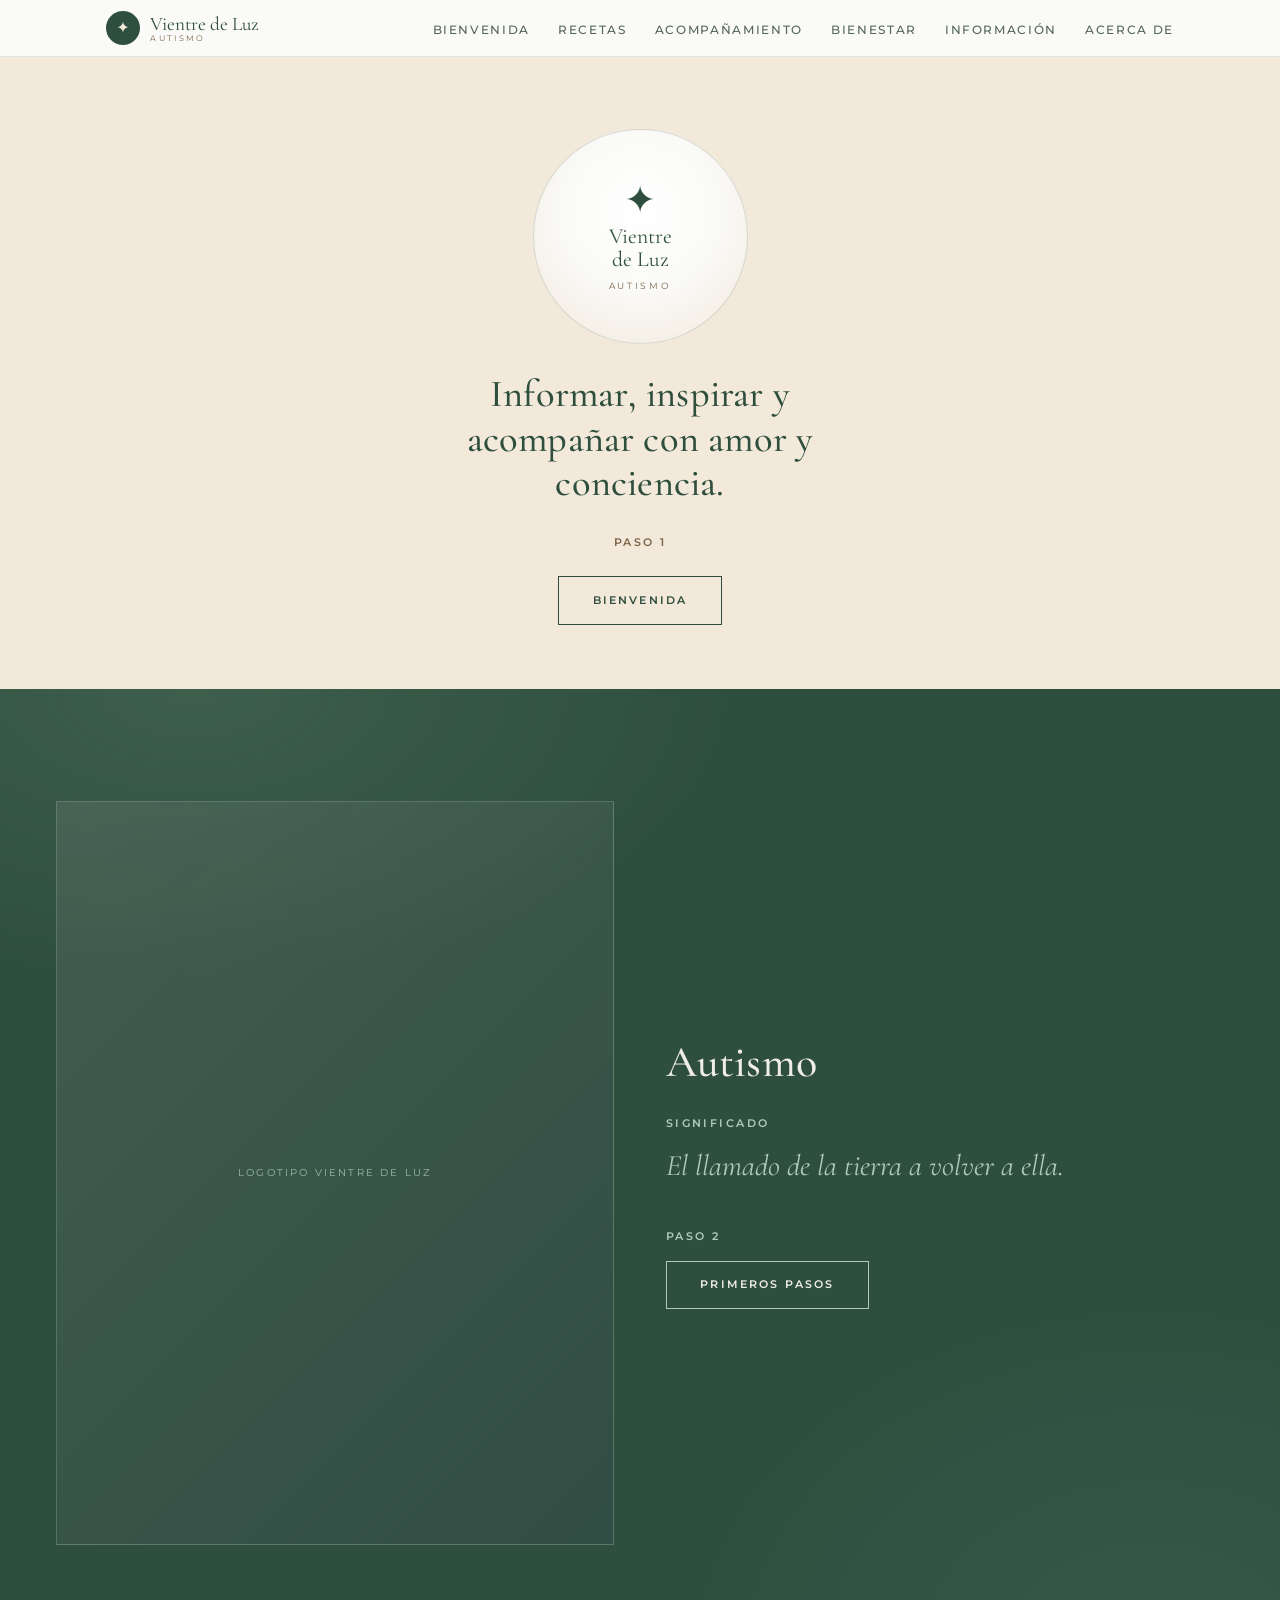
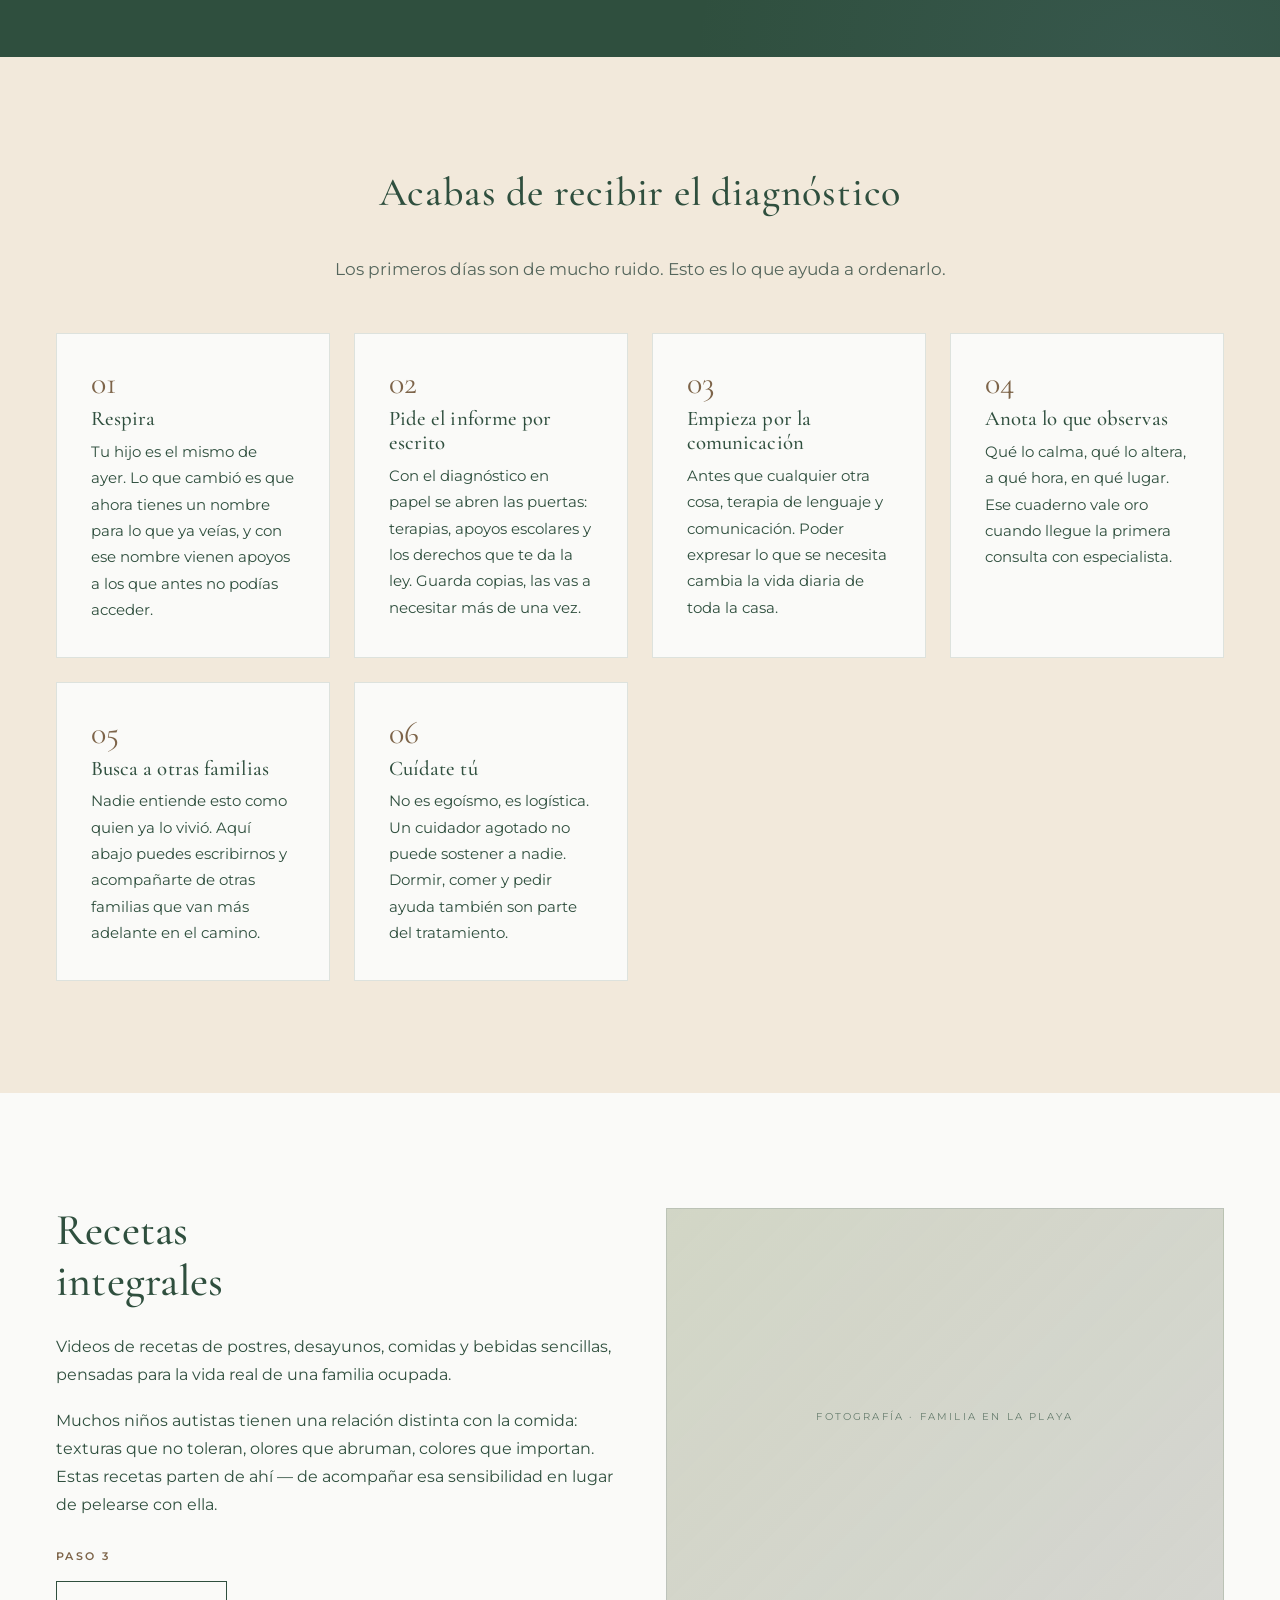
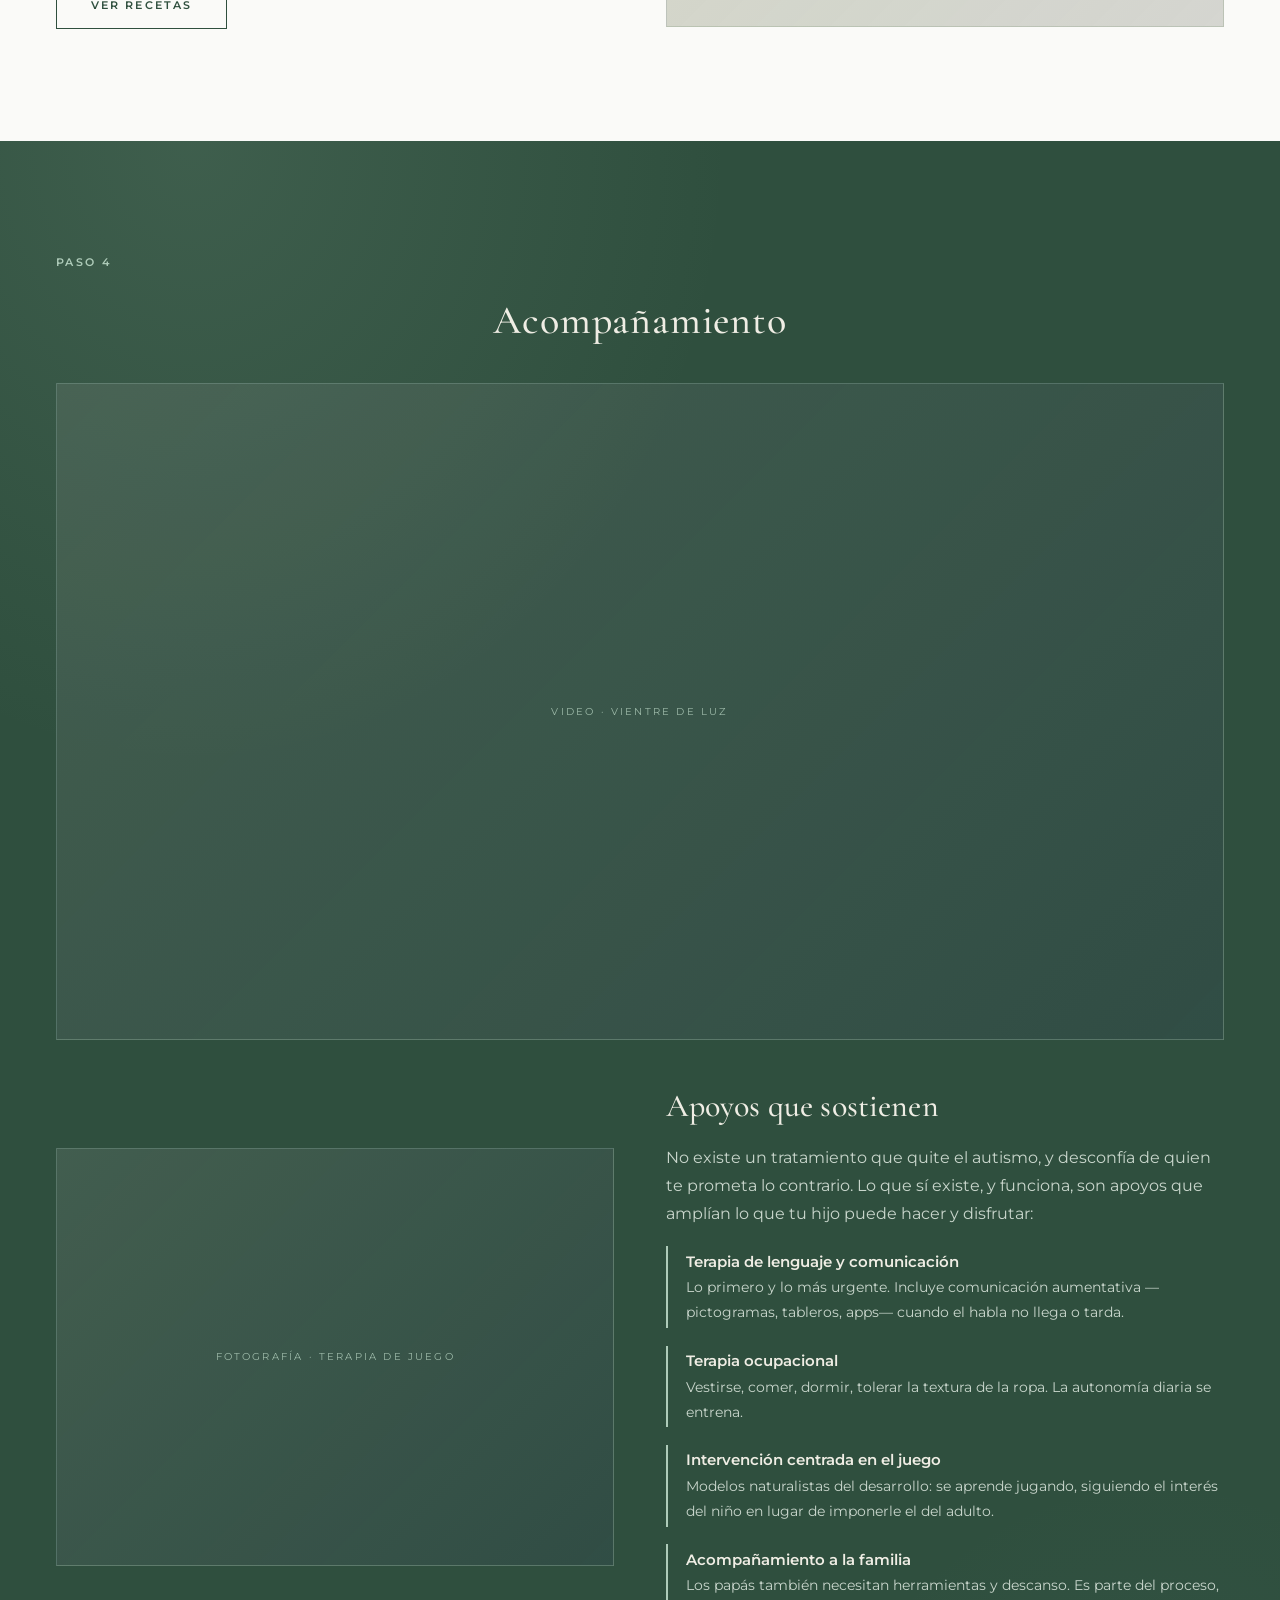
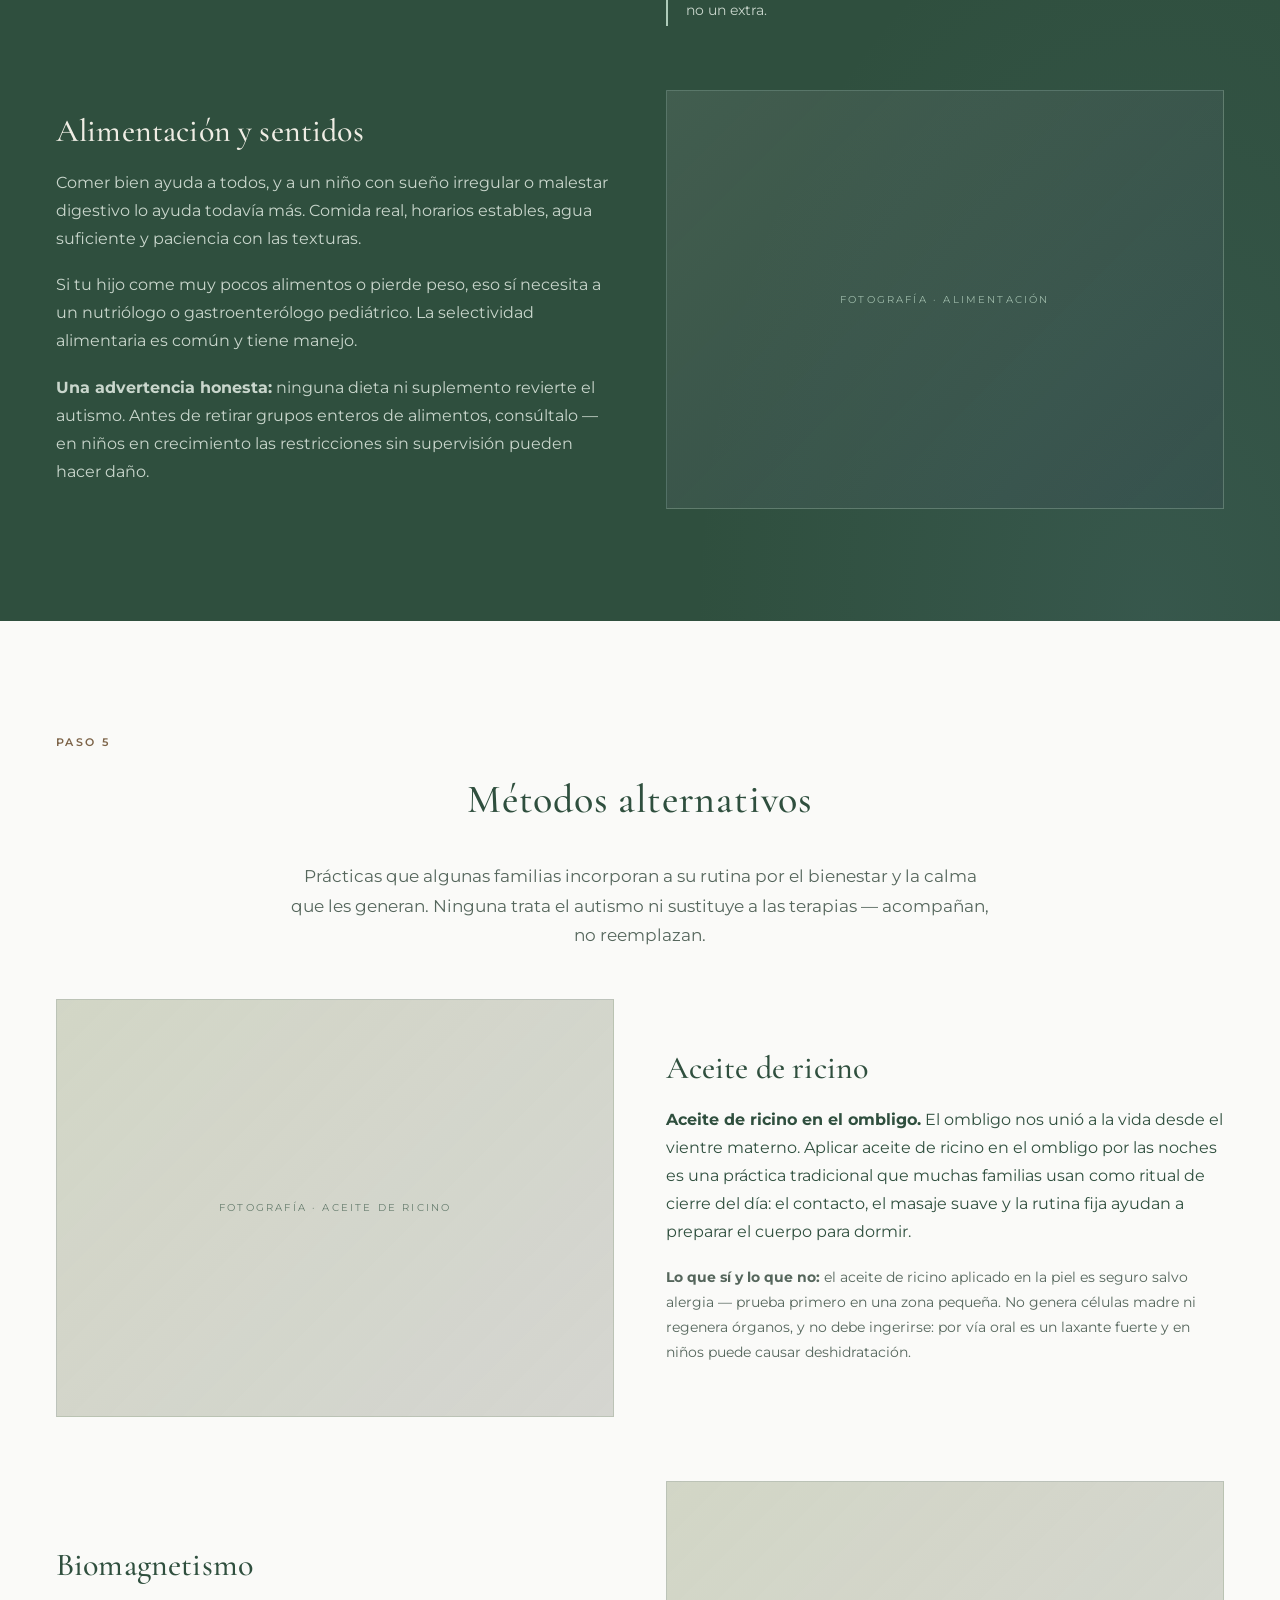
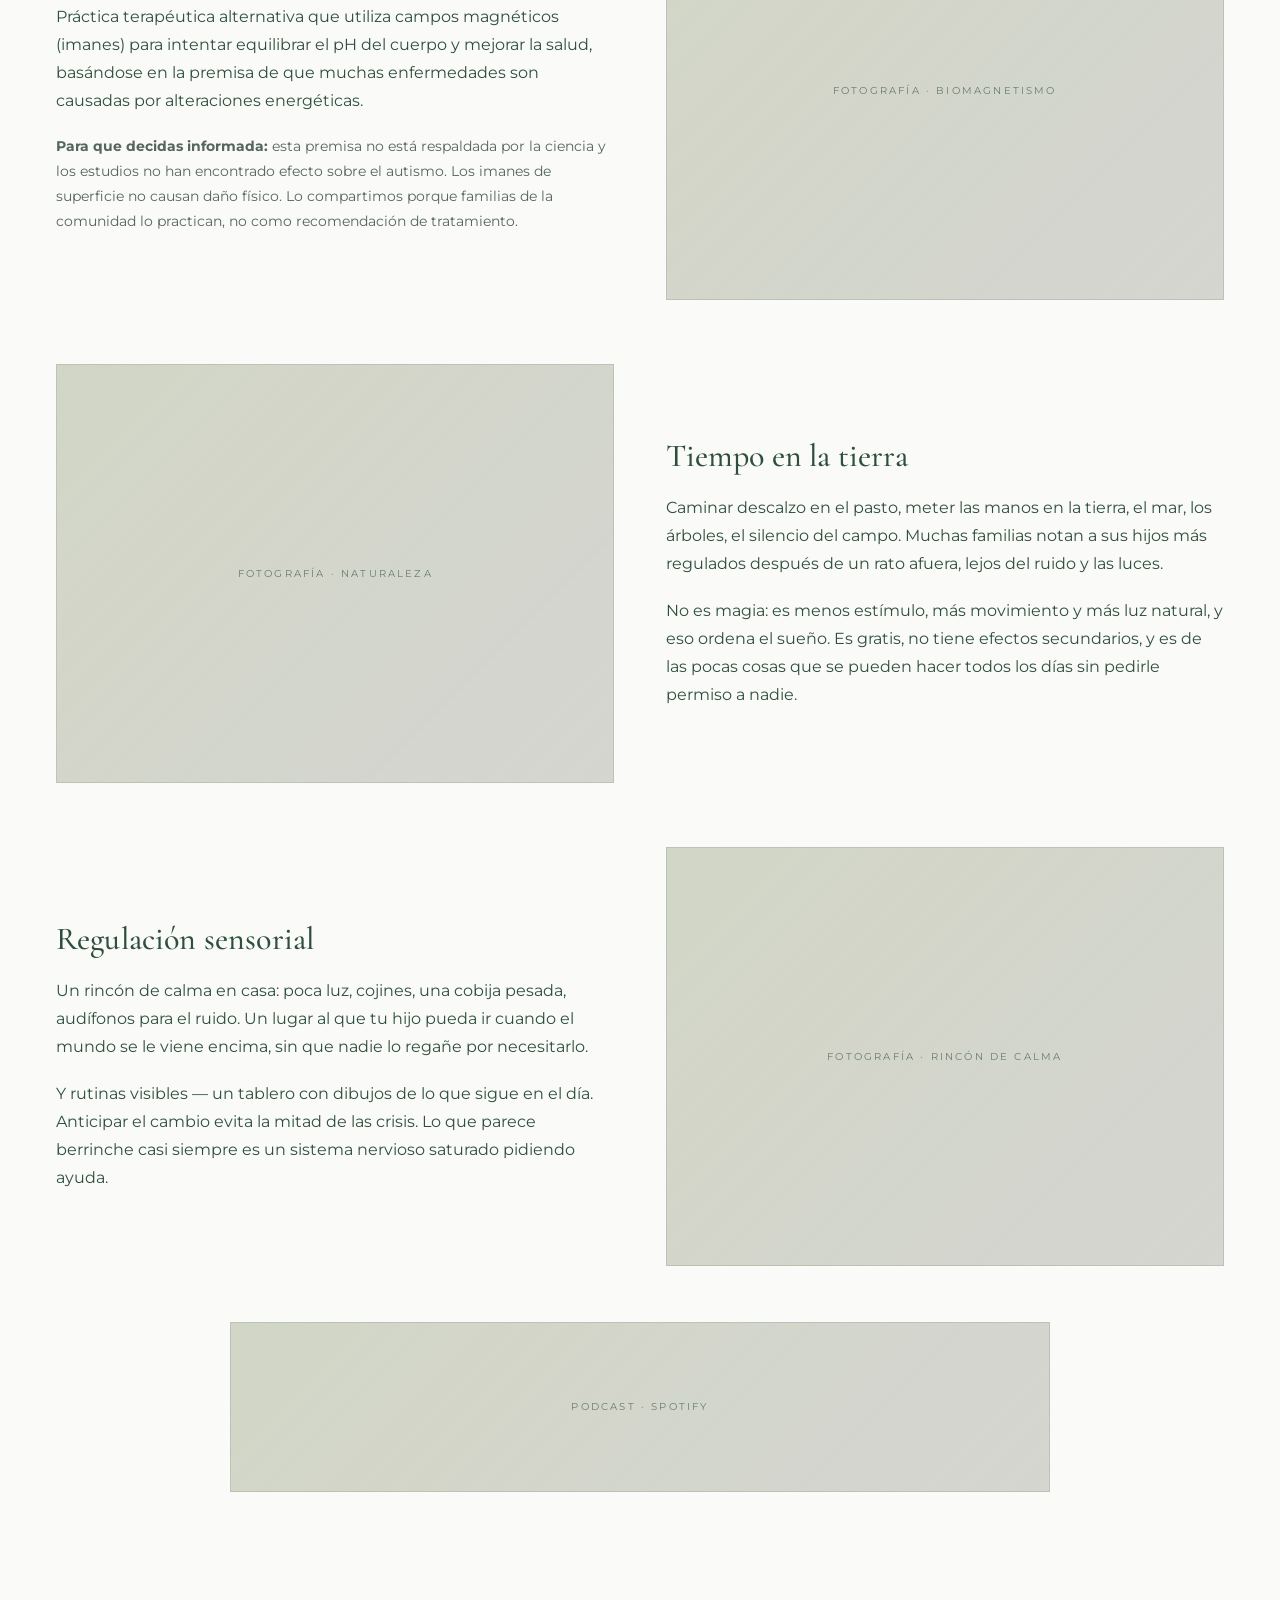
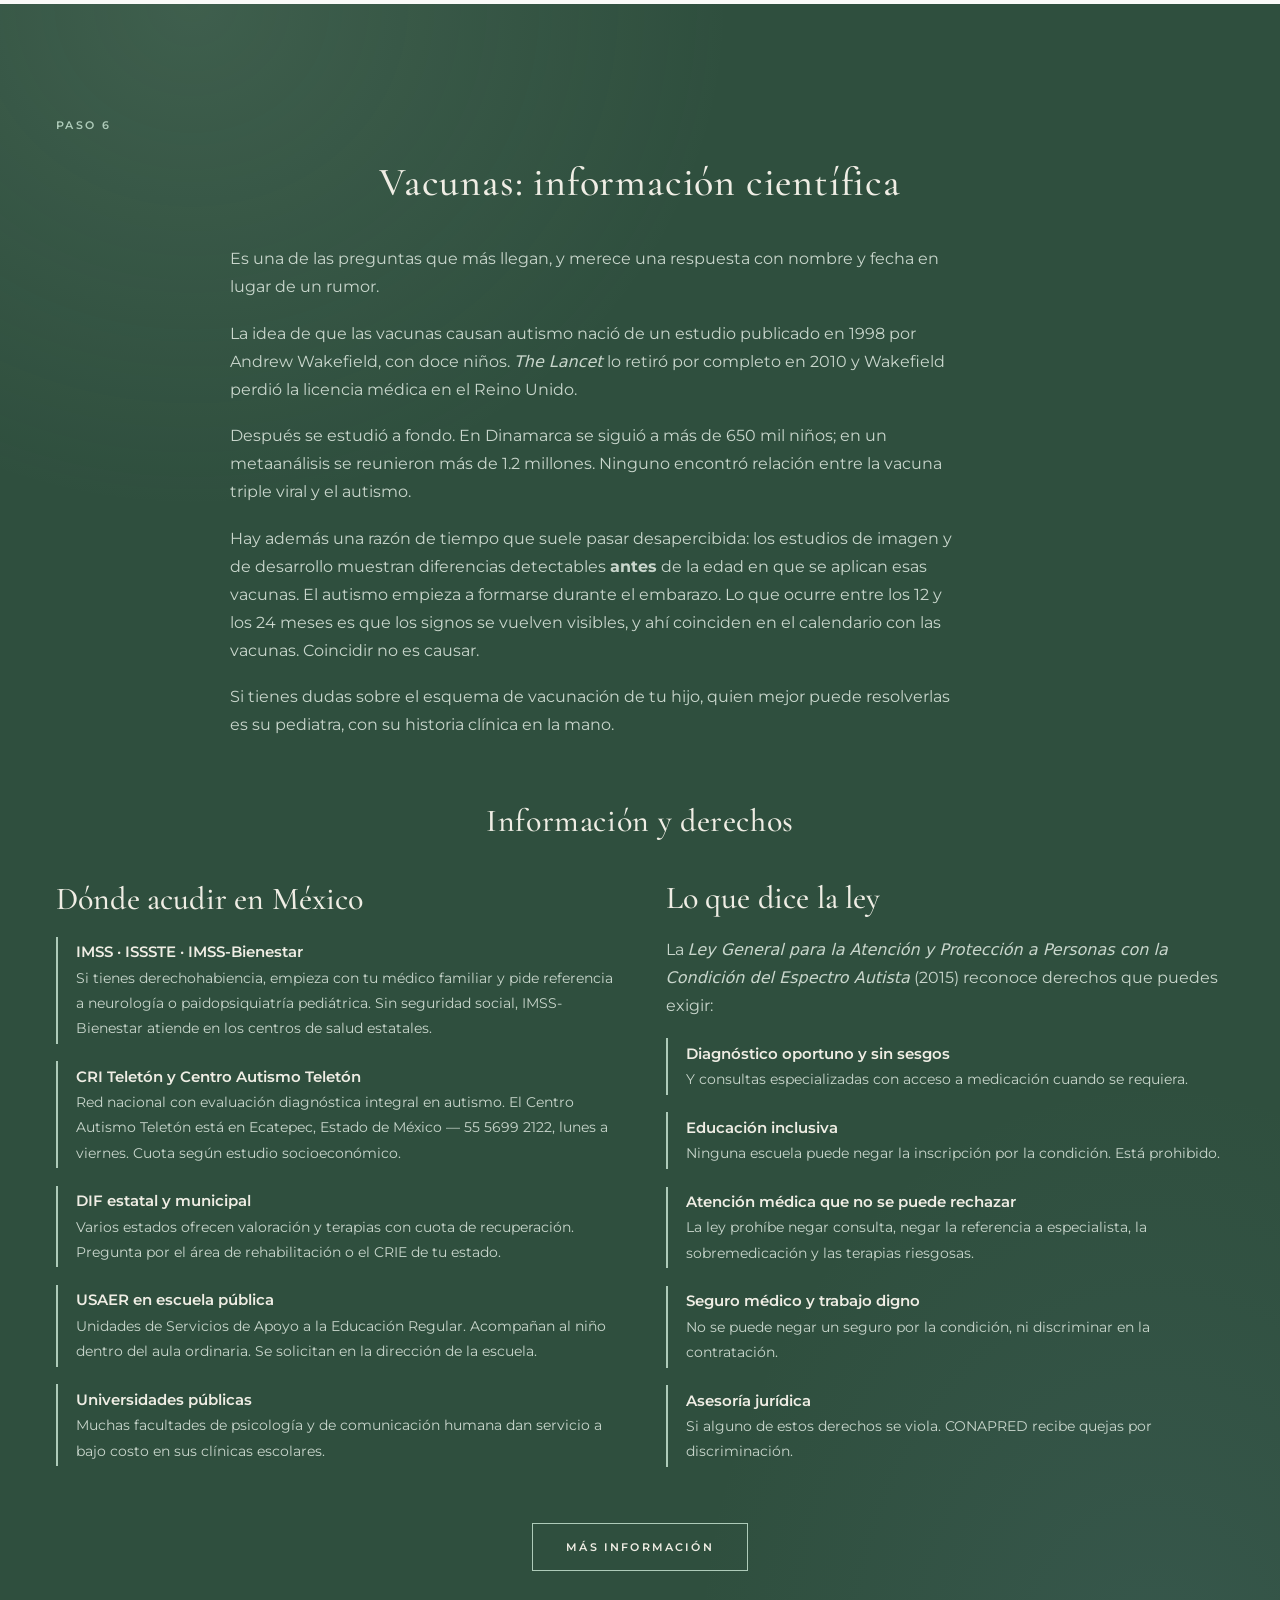
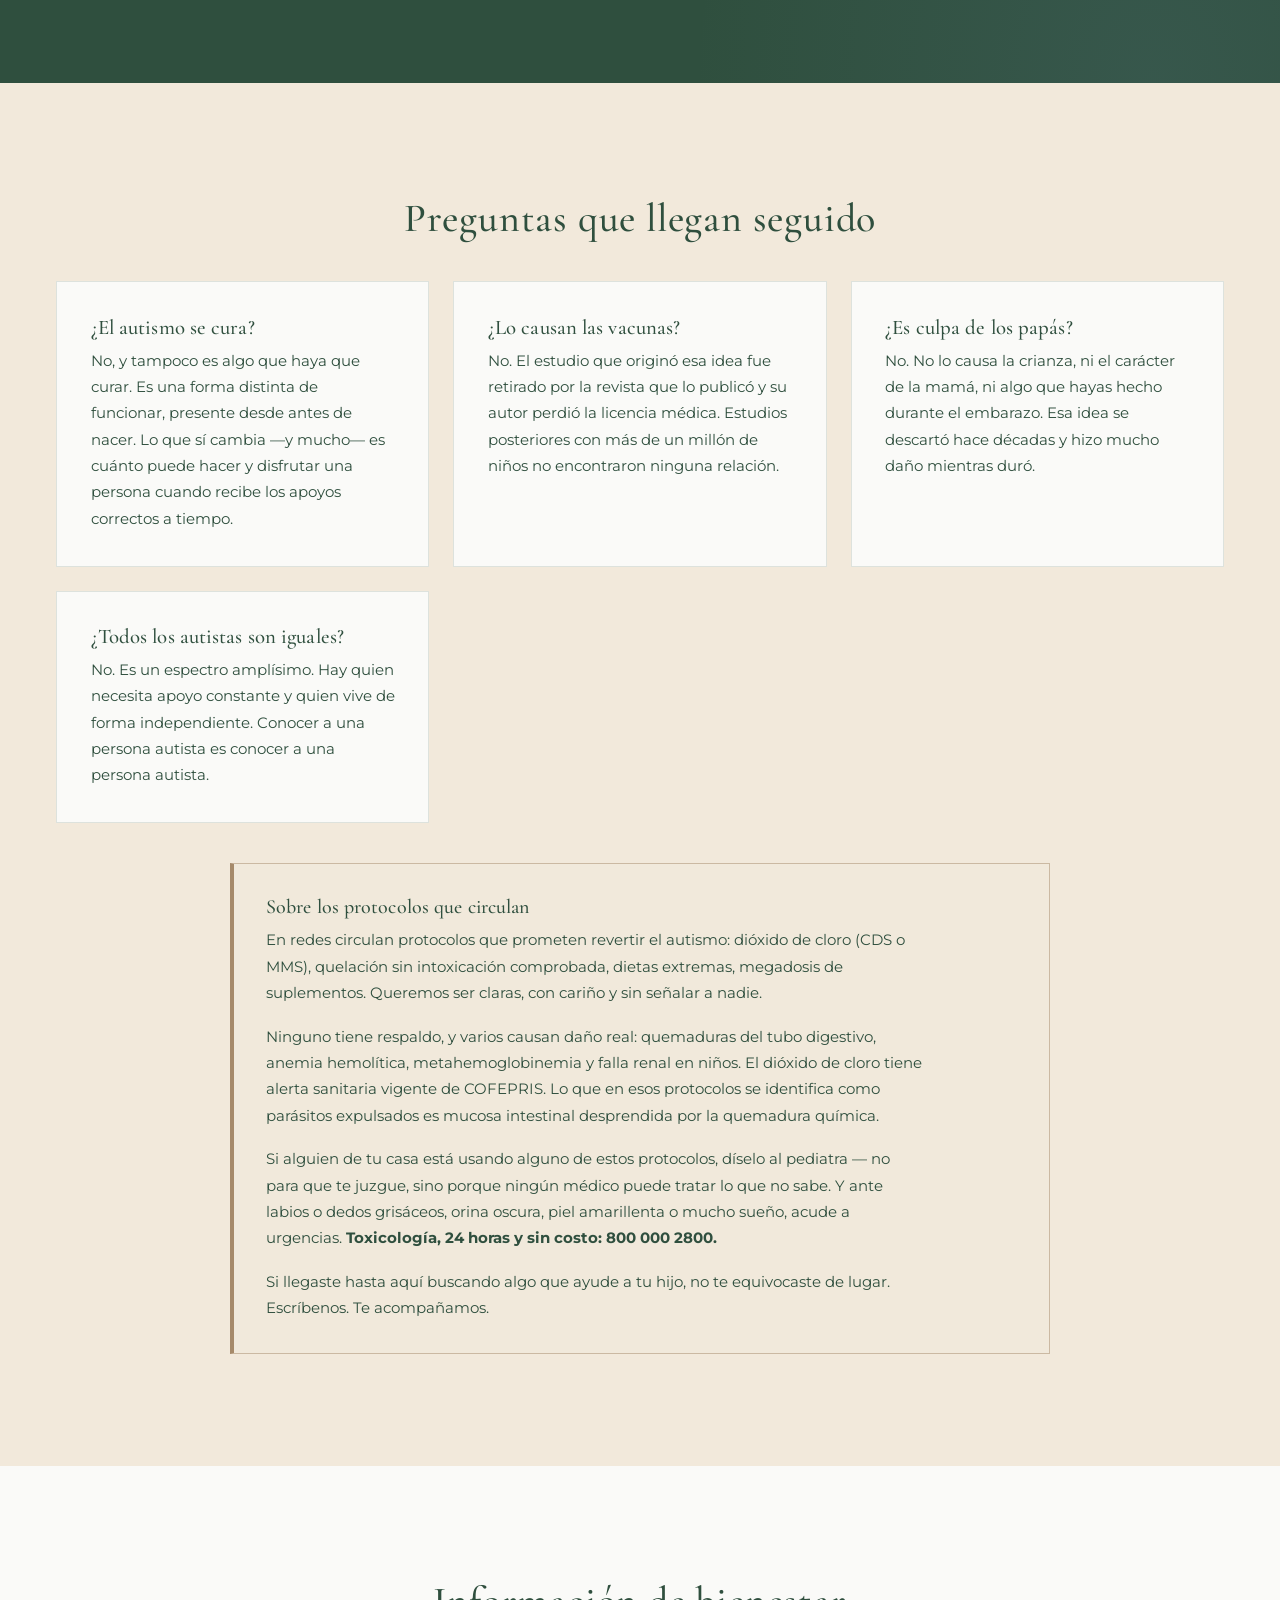
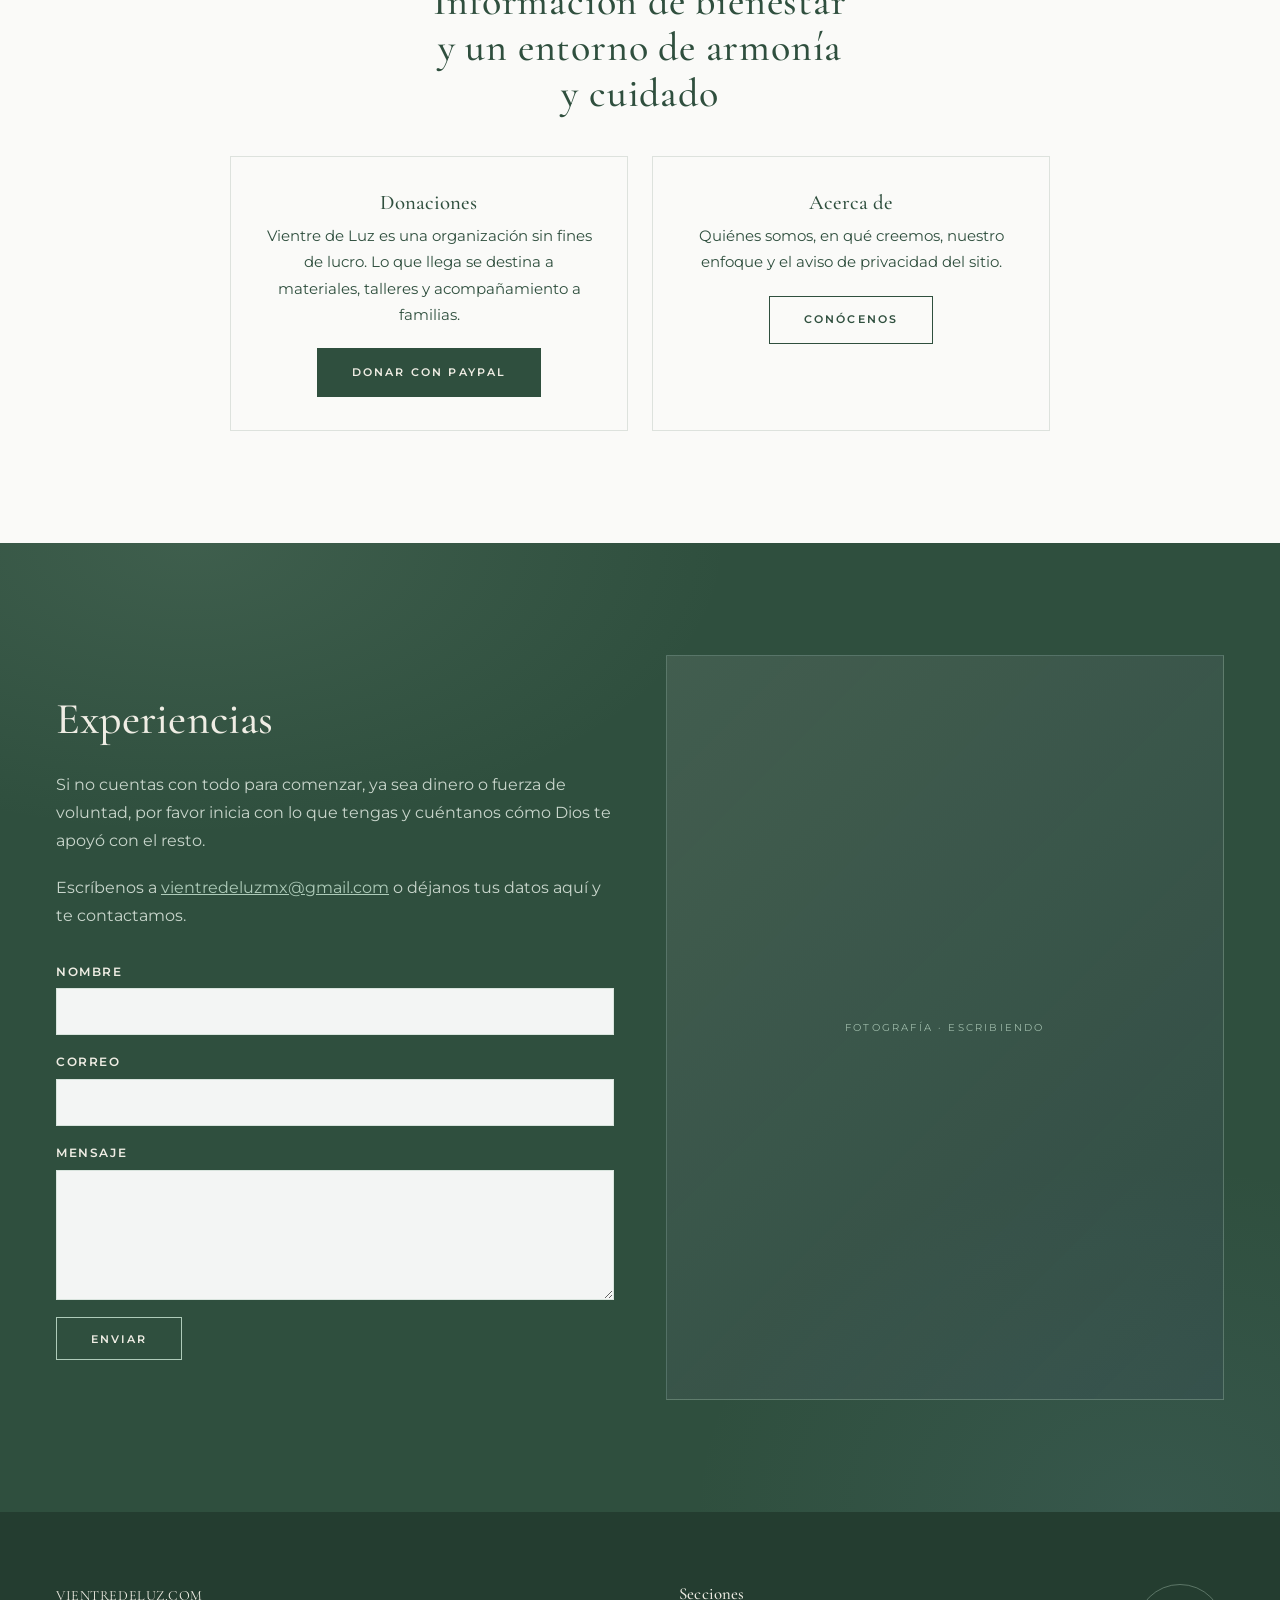
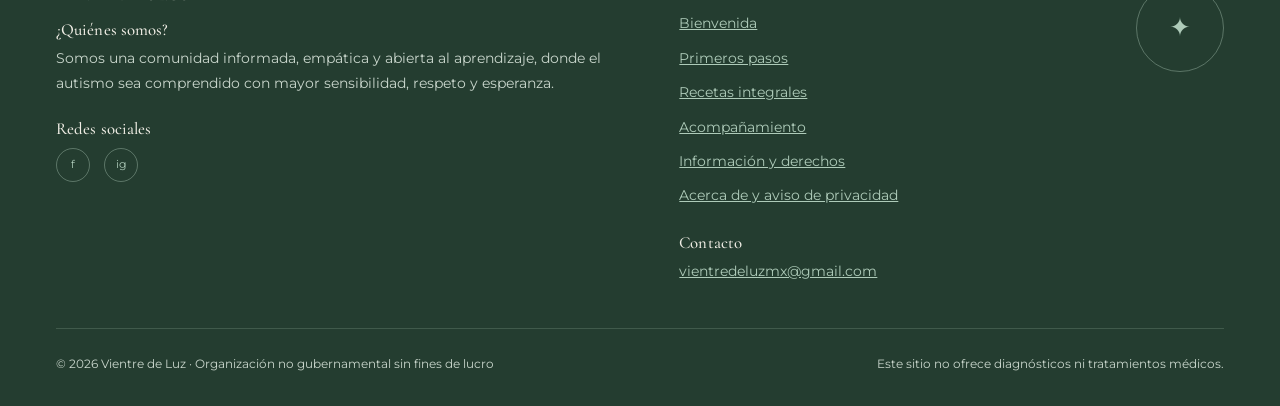
==== commit 78db06c4: "Quitar el párrafo explicativo del Paso 2 La sección «Autismo · Significado» se queda con el lema sol" ====
--- a/index.html
+++ b/index.html
@@ -73,10 +73,7 @@
       <h2>Autismo</h2>
       <p class="paso" style="margin-bottom:.75rem">Significado</p>
       <p class="lema">El llamado de la tierra a volver a ella.</p>
-      <p>El autismo es una forma distinta de percibir, sentir y habitar el mundo. No es una enfermedad
-         ni algo que haya que reparar: es una condición del neurodesarrollo que acompaña a la persona
-         toda su vida. Comprenderla es el primer paso para acompañarla.</p>
-      <p style="margin-top:1.5rem">
+      <p style="margin-top:2.5rem">
         <span class="paso" style="margin-bottom:.9rem">Paso 2</span>
         <a class="boton" href="#primeros-pasos">Primeros pasos</a>
       </p>
